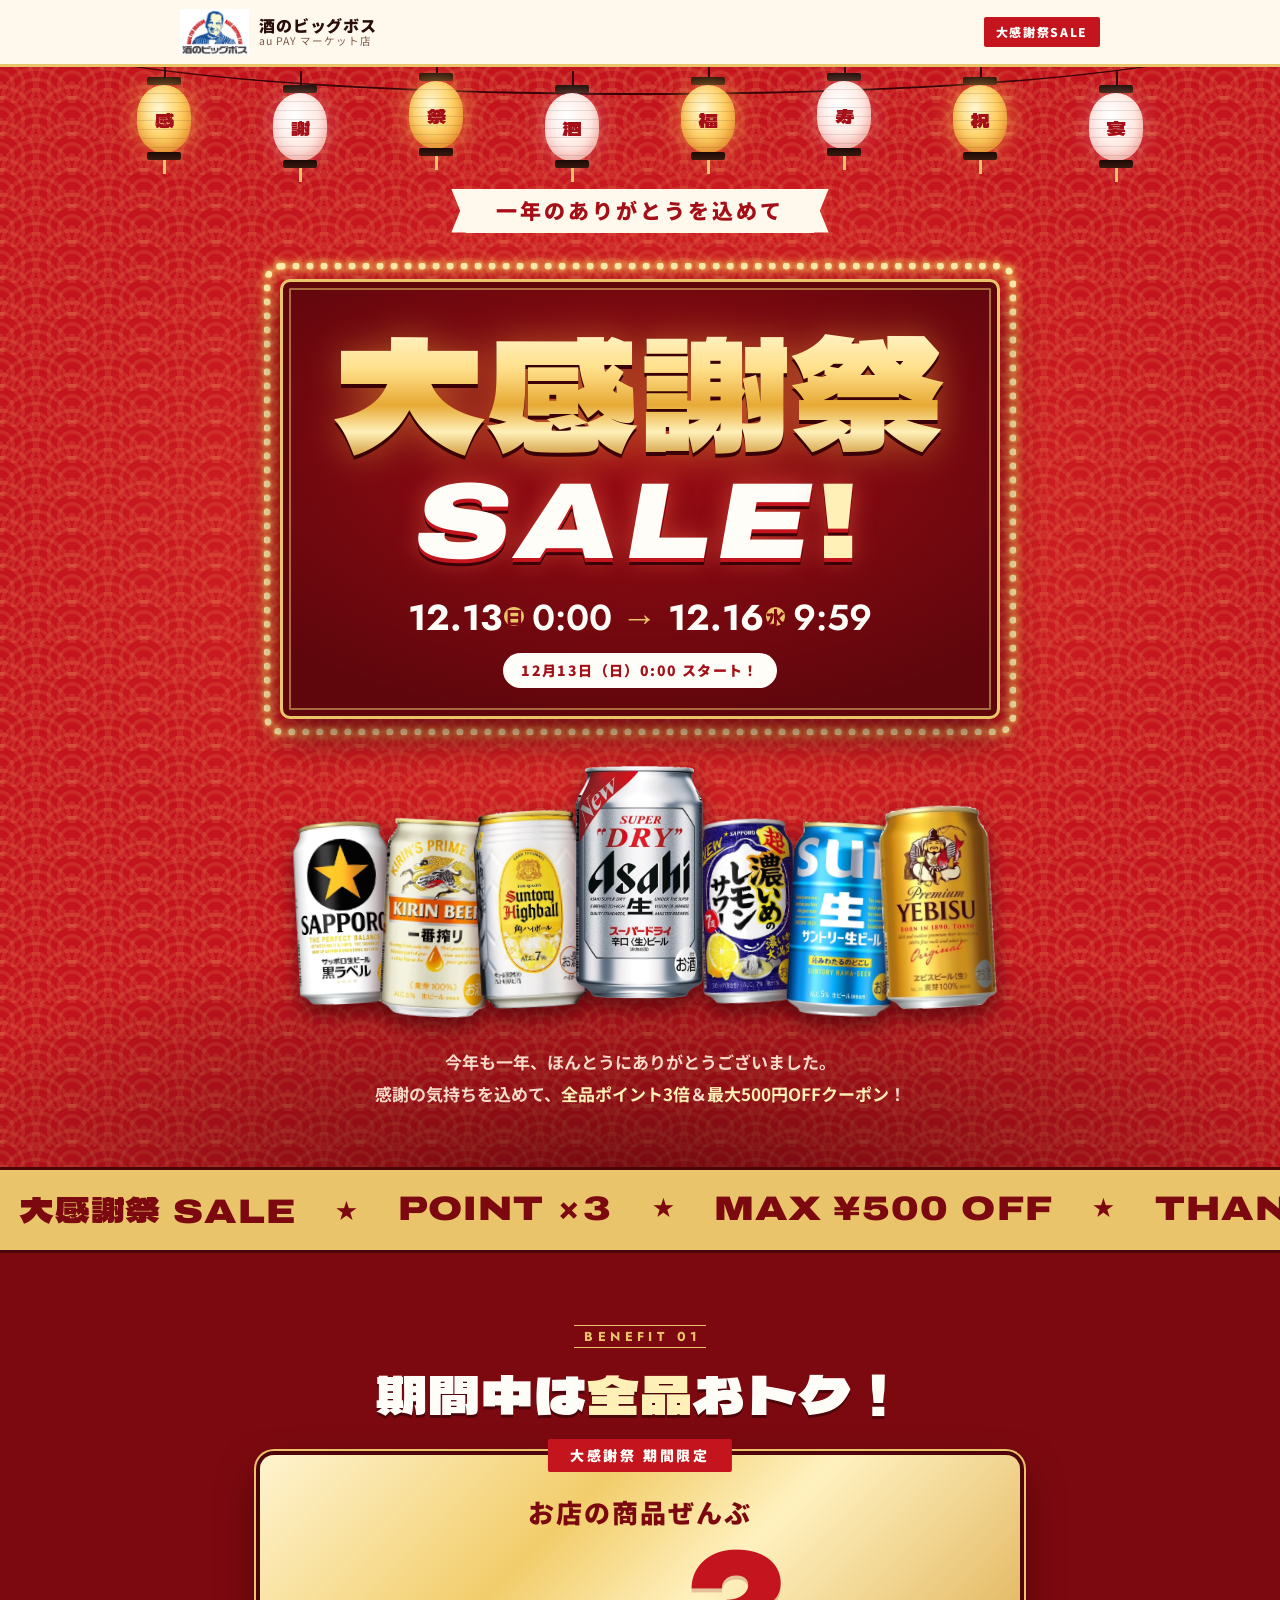
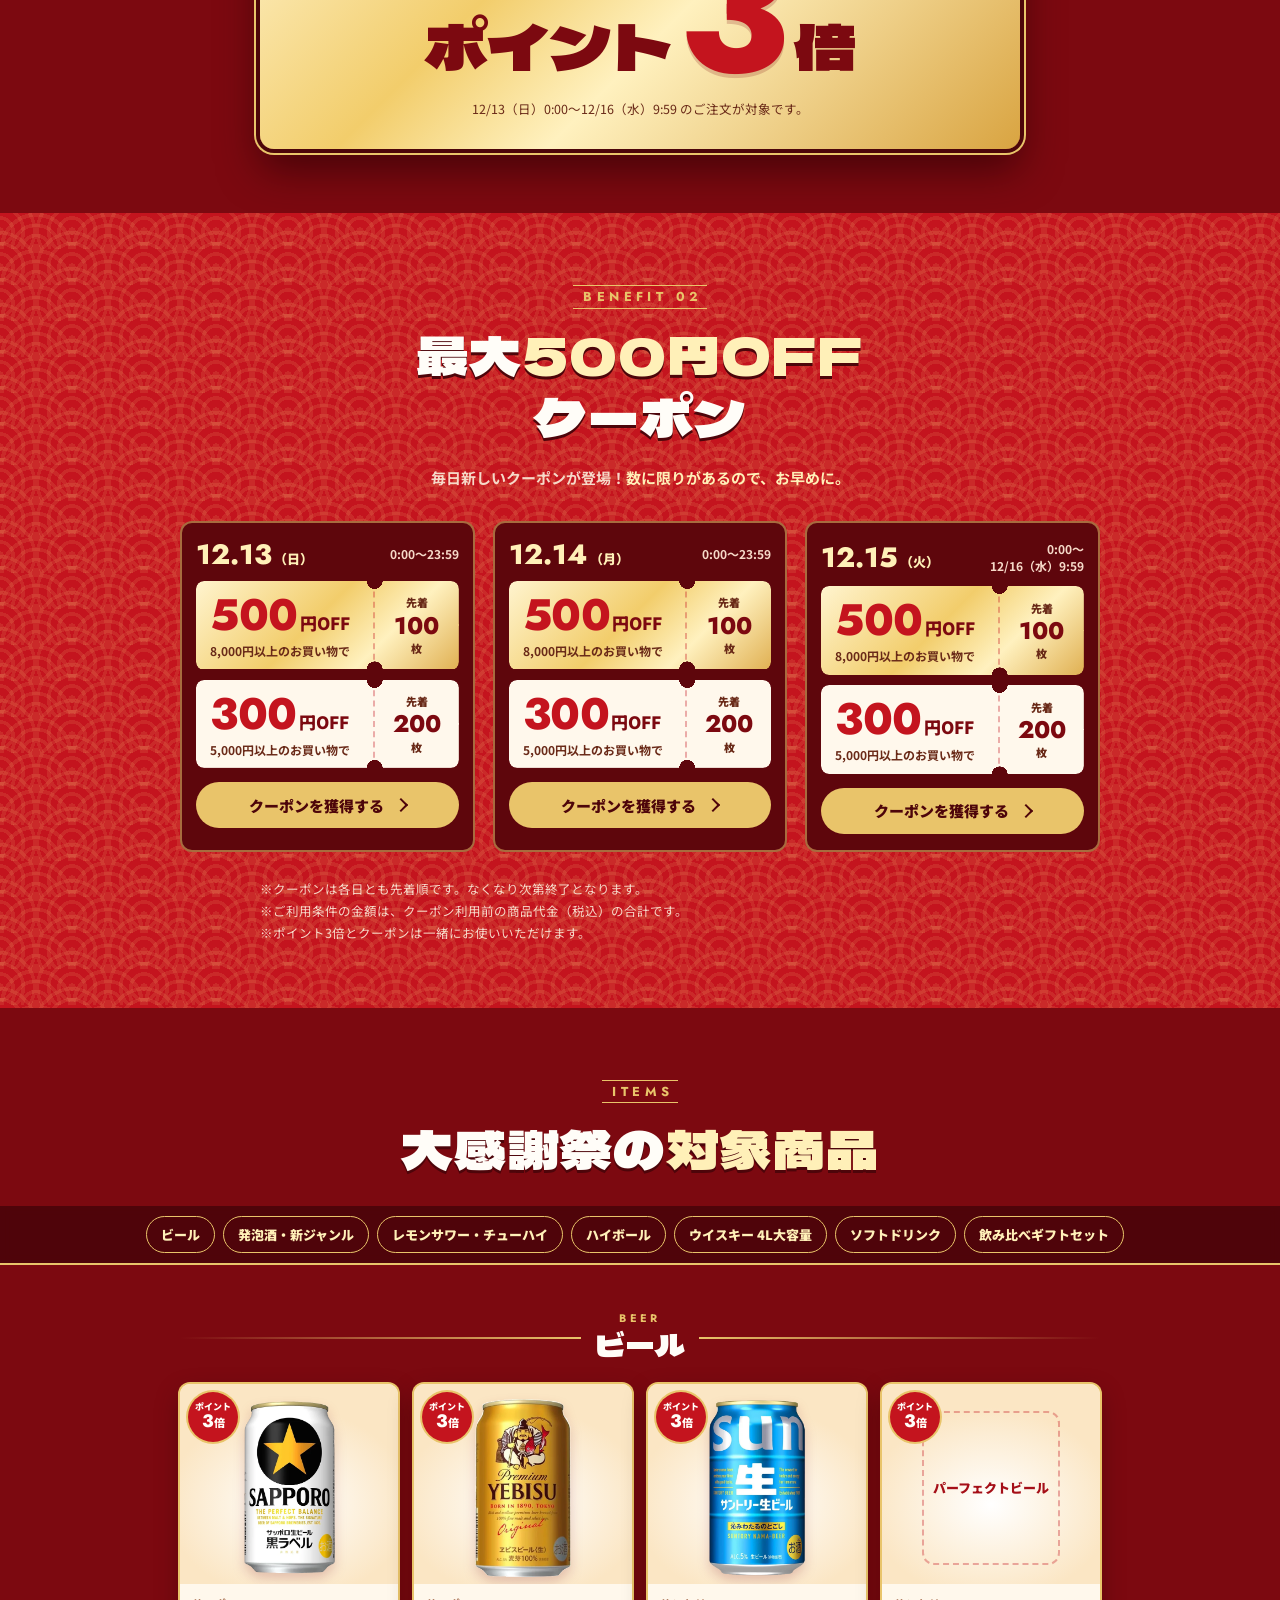
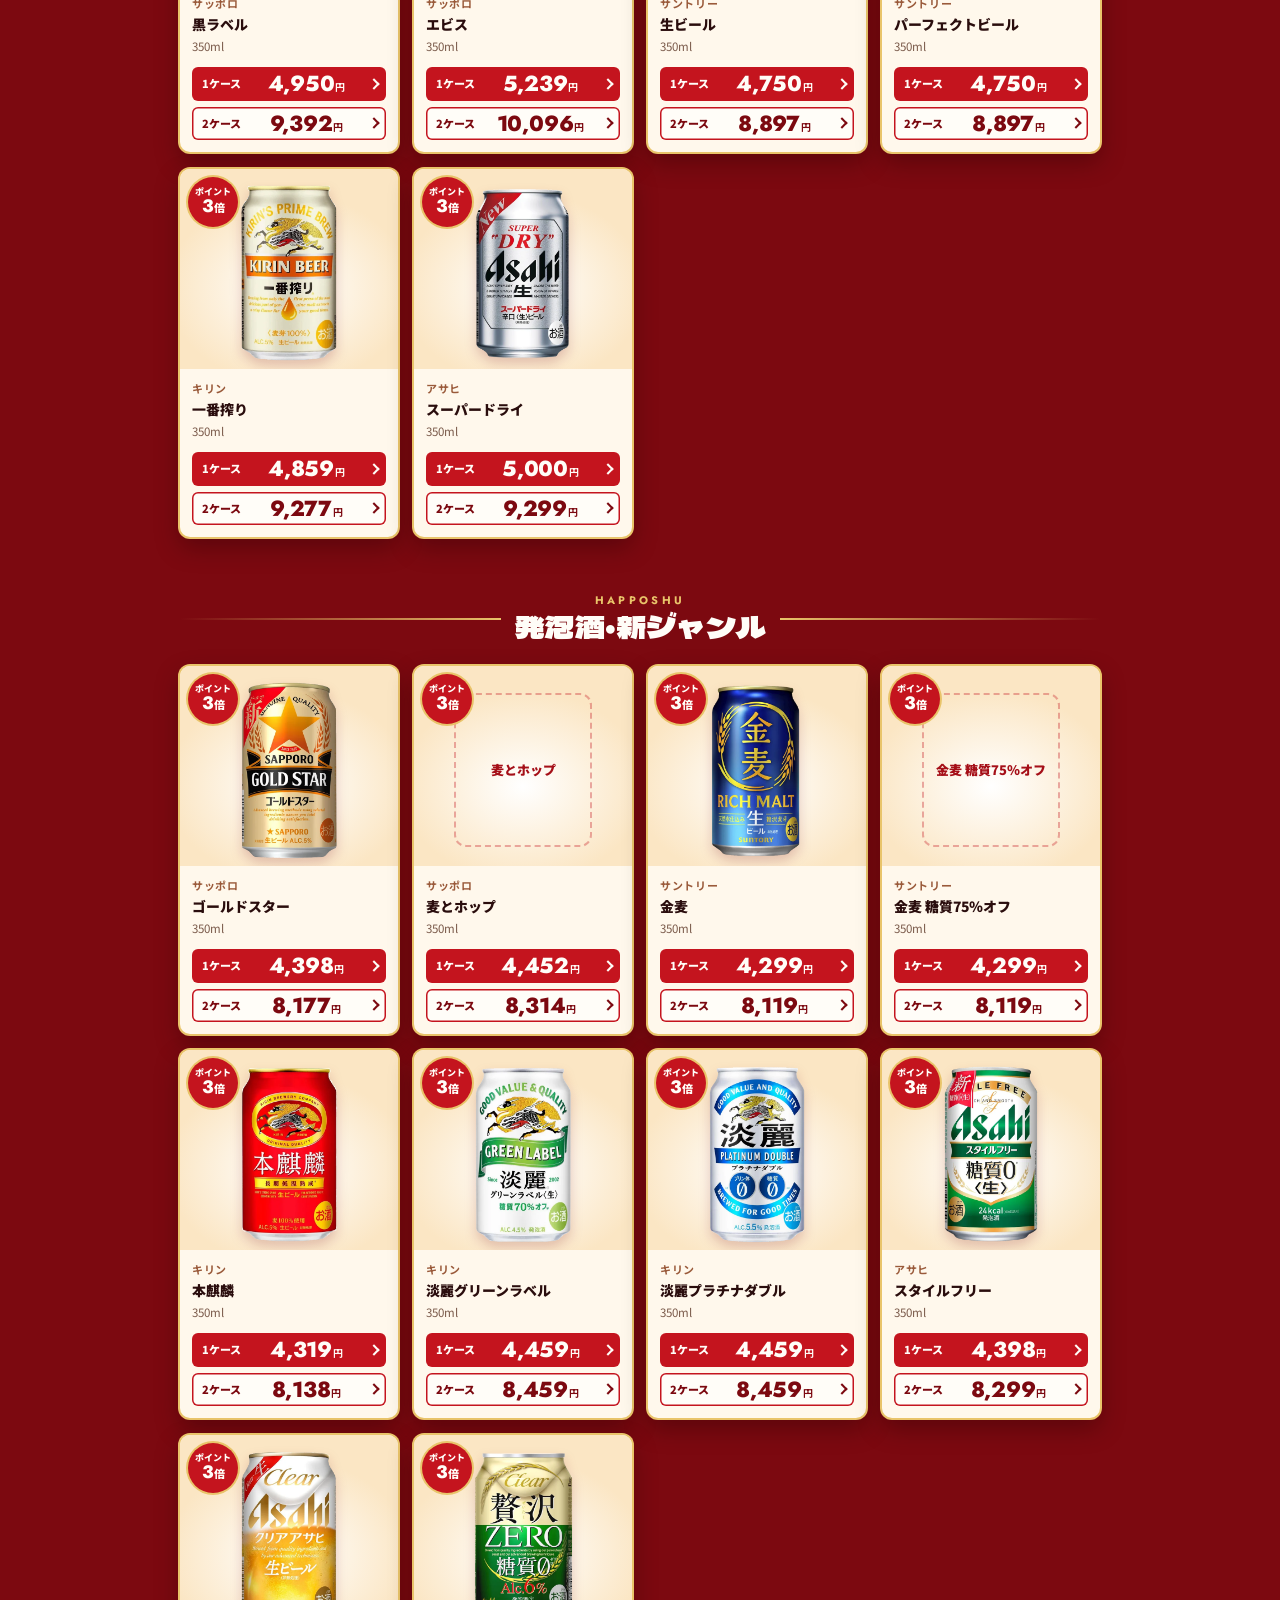
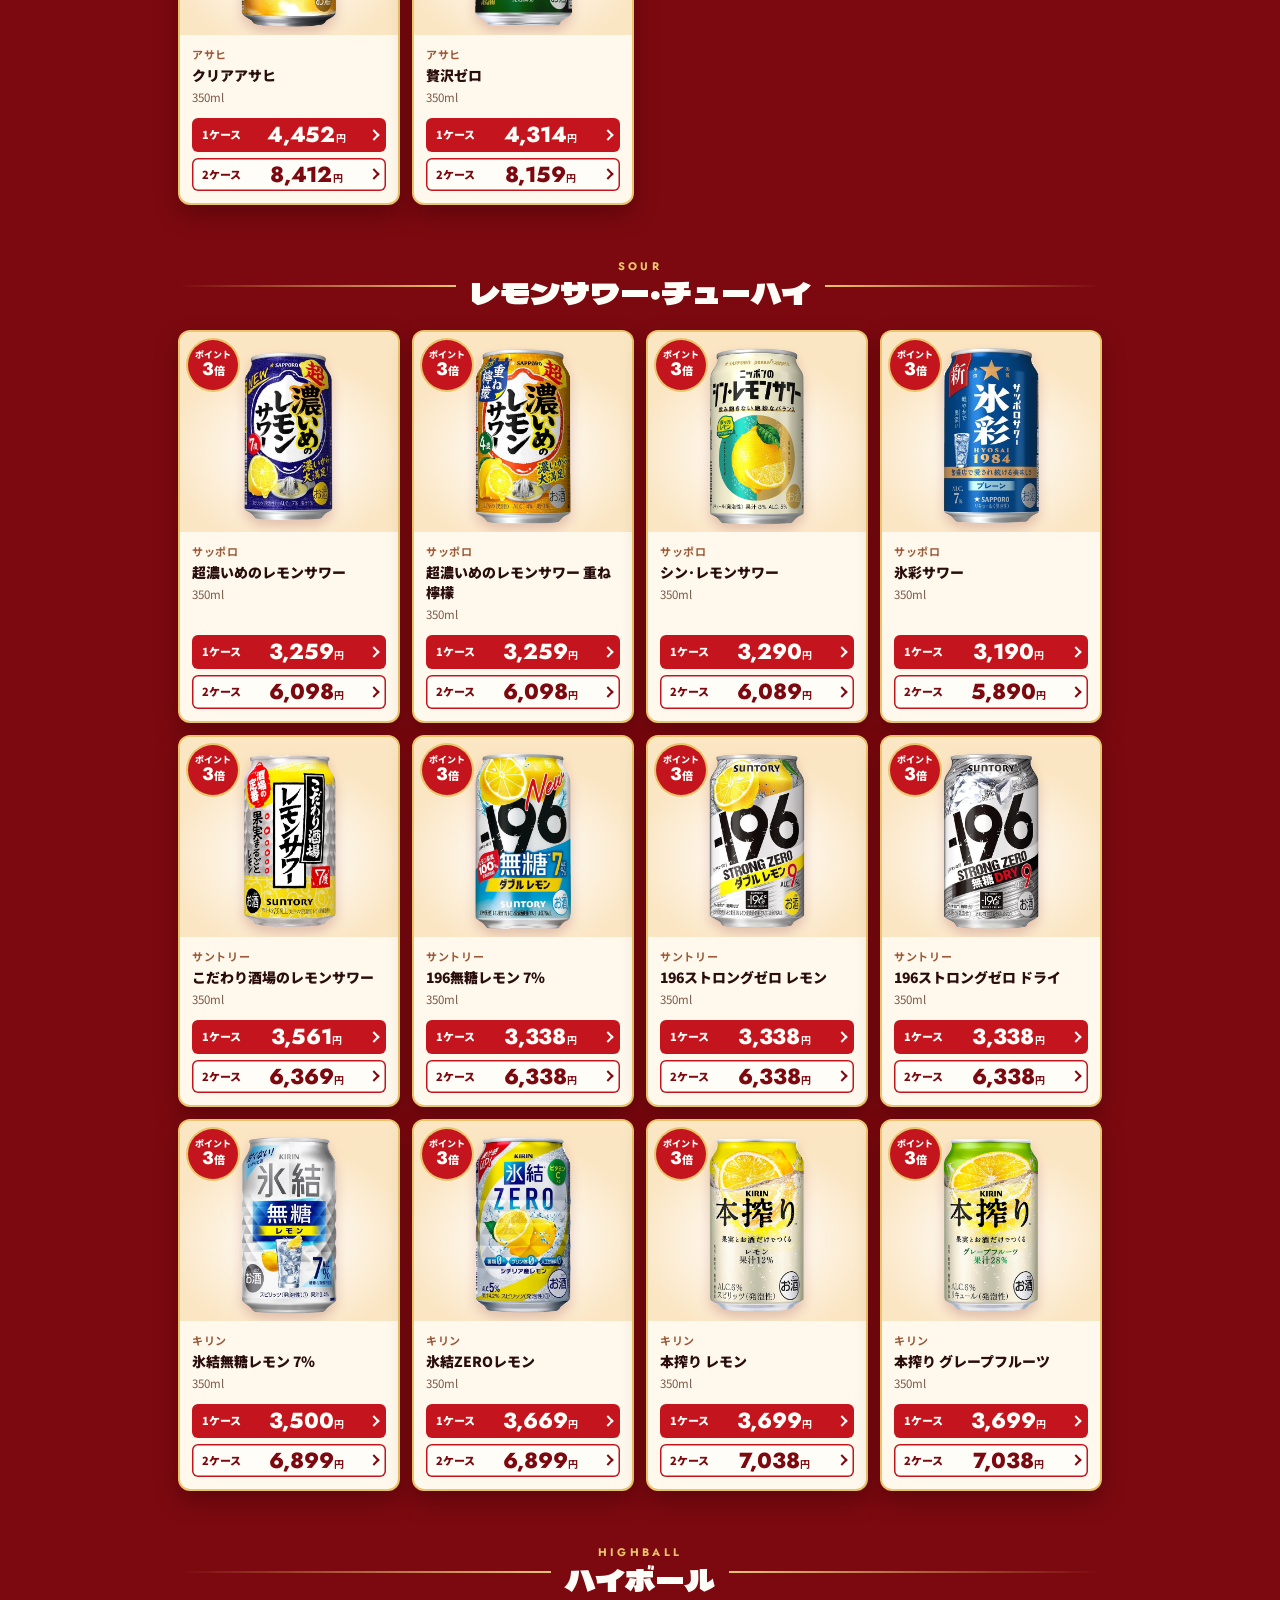
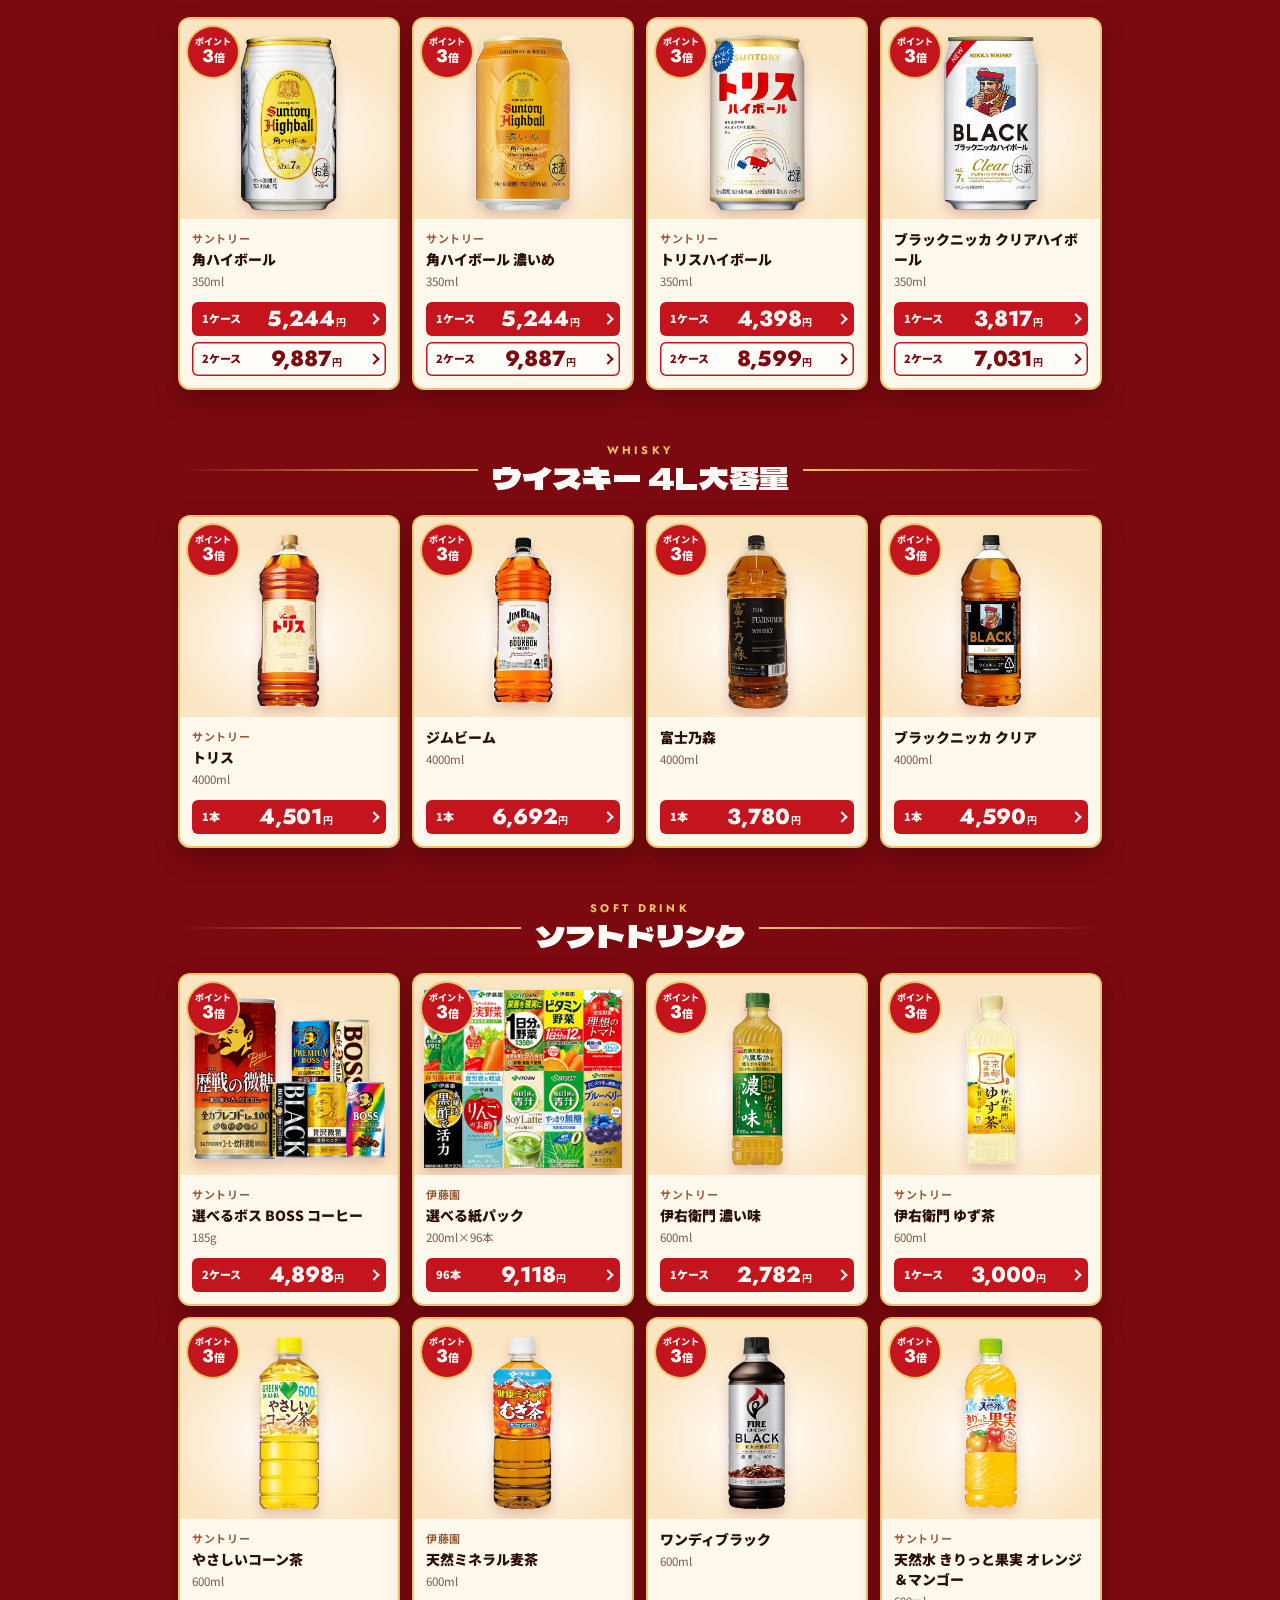
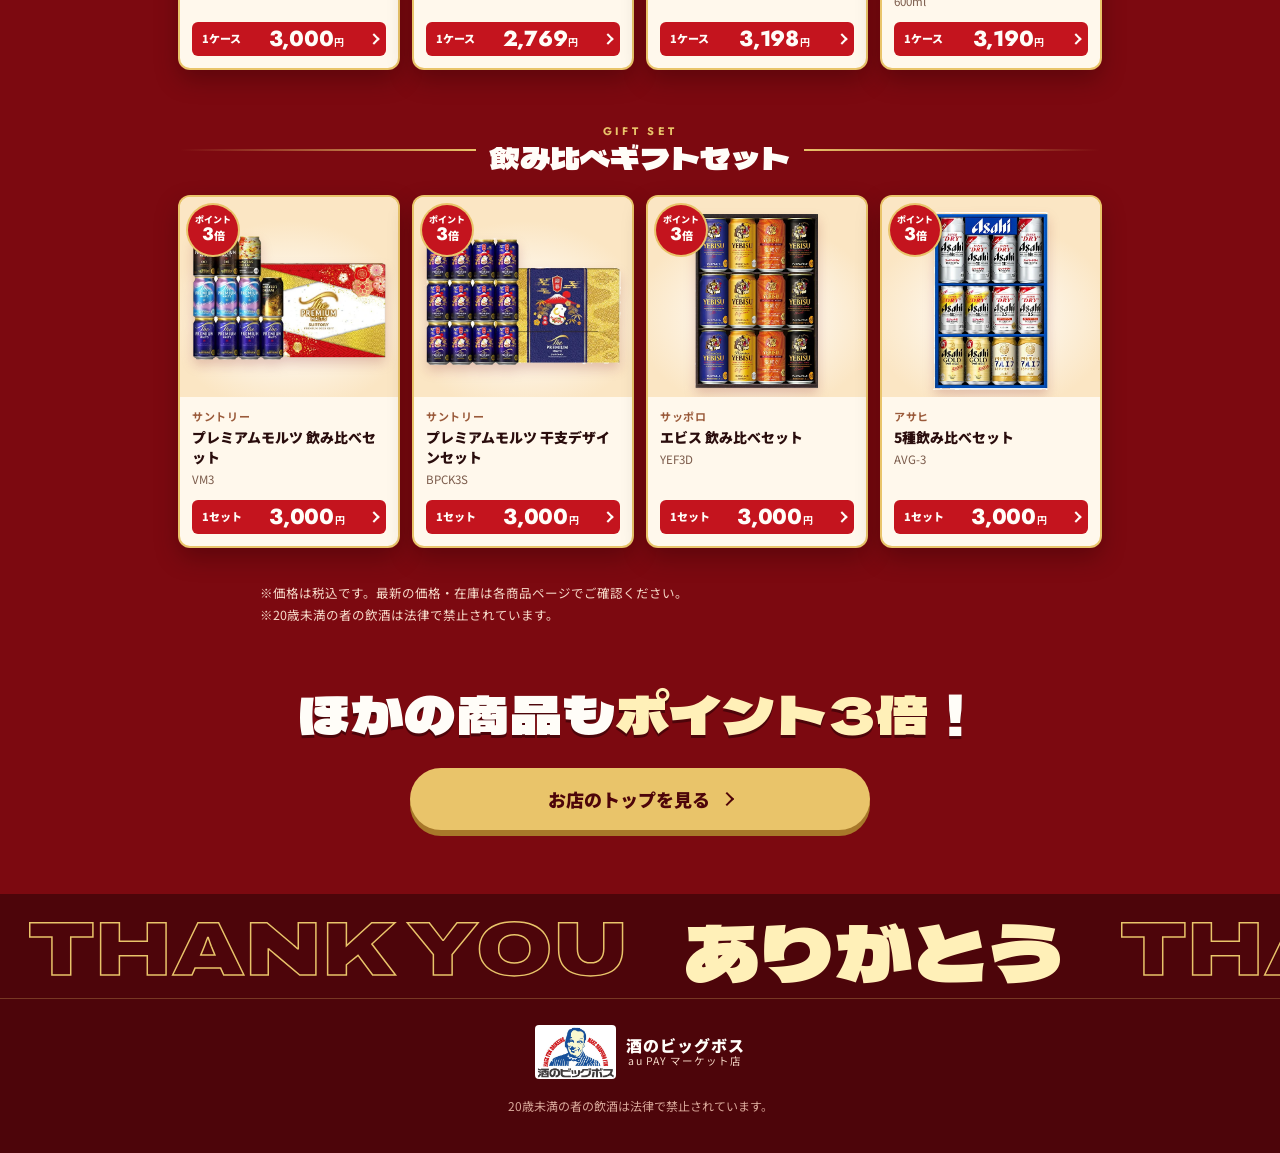
==== au-daikansha-2026/index.html @ 20c361c5 "au PAY マーケット 大感謝祭SALE 特集ページを作成 Co-Authored-By: Claude Opus 5.5 <noreply@anthropic.com> Claude-Sessio" ====
<!doctype html>
<html lang="ja">
<head>
<meta charset="utf-8">
<meta name="viewport" content="width=device-width,initial-scale=1">
<meta name="robots" content="noindex,nofollow,noimageindex,noarchive,nosnippet">
<meta name="googlebot" content="noindex,nofollow,noimageindex">
<title>大感謝祭SALE｜酒のビッグボス au PAY マーケット店</title>
<meta name="description" content="大感謝祭SALE 12/13（日）0:00〜12/16（水）9:59。全品ポイント3倍、最大500円OFFクーポン。一年のありがとうを込めて、酒のビッグボスの大感謝祭。">
<link rel="preconnect" href="https://fonts.googleapis.com"><link rel="preconnect" href="https://fonts.gstatic.com" crossorigin>
<link href="https://fonts.googleapis.com/css2?family=Jost:ital,wght@0,500;0,600;0,700;0,800;1,700;1,800&family=Archivo:wdth,wght@125,800;125,900&family=Dela+Gothic+One&family=Noto+Sans+JP:wght@400;700;900&display=swap" rel="stylesheet">
<style>
:root{
  --red:#c4141e;--red-m:#a50f18;--red-d:#7c0910;--red-dd:#4d050a;
  --gold:#e9c46a;--gold-l:#fff0b8;--gold-d:#a8792a;
  --cream:#fff8ec;--ink:#2a0d0d;--white:#fffdf8;--sub:#f6d9c8;
  --cw:1000px;
}
*{box-sizing:border-box}
[hidden]{display:none!important}
html{scroll-behavior:smooth}
body{margin:0;background:var(--red-d);color:var(--white);font-family:"Noto Sans JP","Hiragino Kaku Gothic ProN","Hiragino Sans","Yu Gothic",Meiryo,sans-serif;line-height:1.8;overflow-x:hidden;-webkit-font-smoothing:antialiased}
h1,h2,h3,p{margin:0}
h1,h2,h3,p,li{word-break:auto-phrase;text-wrap:pretty}
a{color:inherit}
img{max-width:100%;height:auto;display:block}
.num,.en{font-family:Jost,Futura,"Century Gothic",sans-serif;font-weight:700;letter-spacing:0}
.nobr{display:inline-block;white-space:nowrap}
.wrap{max-width:var(--cw);margin:0 auto;padding:0 40px}
@media(max-width:640px){.wrap{padding:0 16px}}

/* 青海波（せいがいは）：おめでたい和柄を赤の地に */
.seigaiha{
  --a:#00000000;--l:#ffd7801c;
  background-image:
    radial-gradient(circle at 100% 150%,var(--a) 24%,var(--l) 24%,var(--l) 28%,var(--a) 28%,var(--a) 36%,var(--l) 36%,var(--l) 40%,transparent 40%),
    radial-gradient(circle at 0 150%,var(--a) 24%,var(--l) 24%,var(--l) 28%,var(--a) 28%,var(--a) 36%,var(--l) 36%,var(--l) 40%,transparent 40%),
    radial-gradient(circle at 50% 100%,var(--l) 10%,var(--a) 10%,var(--a) 23%,var(--l) 23%,var(--l) 30%,var(--a) 30%,var(--a) 43%,var(--l) 43%,var(--l) 50%,var(--a) 50%,var(--a) 63%,var(--l) 63%,var(--l) 71%,transparent 71%),
    radial-gradient(circle at 100% 50%,var(--l) 5%,var(--a) 5%,var(--a) 15%,var(--l) 15%,var(--l) 20%,var(--a) 20%,var(--a) 29%,var(--l) 29%,var(--l) 34%,var(--a) 34%,var(--a) 44%,var(--l) 44%,var(--l) 49%,transparent 49%),
    radial-gradient(circle at 0 50%,var(--l) 5%,var(--a) 5%,var(--a) 15%,var(--l) 15%,var(--l) 20%,var(--a) 20%,var(--a) 29%,var(--l) 29%,var(--l) 34%,var(--a) 34%,var(--a) 44%,var(--l) 44%,var(--l) 49%,transparent 49%);
  background-size:72px 36px}

/* ---------- header ---------- */
header{background:var(--cream);color:var(--ink);border-bottom:3px solid var(--gold)}
header .wrap{display:flex;justify-content:space-between;align-items:center;height:64px;gap:12px}
.brand{display:flex;align-items:center;gap:10px;text-decoration:none;line-height:1.2}
.brand img{height:46px;width:auto}
.brand b{display:block;font-weight:900;font-size:16px;letter-spacing:.06em}
.brand small{display:block;font-size:10.5px;letter-spacing:.1em;color:#7a5a4a}
.hd-tag{font-weight:900;font-size:12px;letter-spacing:.14em;color:var(--white);background:var(--red);padding:4px 12px;border-radius:2px;white-space:nowrap}
@media(max-width:640px){header .wrap{height:56px}.brand img{height:38px}.brand b{font-size:13px}.brand small{font-size:9.5px;letter-spacing:.04em}.hd-tag{font-size:10px;padding:3px 8px;letter-spacing:.08em}}

/* ---------- FV ---------- */
.fv{position:relative;overflow:hidden;padding:0 0 56px;
  background-color:var(--red)}
.fv::before{content:"";position:absolute;inset:0;
  background:radial-gradient(ellipse 70% 55% at 50% 42%,#ff5a3c55,transparent 70%),radial-gradient(ellipse 90% 40% at 50% 105%,#3a0206aa,transparent 70%);pointer-events:none}
.fv>*{position:relative}

/* 提灯の列 */
.lanterns{display:flex;justify-content:space-around;align-items:flex-start;height:118px;margin:0 auto;max-width:1100px;padding:0 6px;position:relative}
.lanterns::before{content:"";position:absolute;left:-5%;right:-5%;top:-34px;height:60px;border-bottom:2px solid #3a0206;border-radius:0 0 50% 50%/0 0 100% 100%}
.chochin{position:relative;width:54px;transform-origin:50% -14px;animation:sway 3.2s ease-in-out infinite alternate;margin-top:10px}
.chochin:nth-child(2n){animation-delay:-1.6s;margin-top:18px}
.chochin:nth-child(3n){margin-top:6px}
.chochin::before{content:"";position:absolute;left:50%;top:-14px;width:2px;height:14px;background:#3a0206}
.chochin .cap{height:8px;margin:0 10px;background:linear-gradient(#1c0a06,#3a1a0e);border-radius:2px}
.chochin .body{height:68px;border-radius:50%/44%;display:grid;place-items:center;
  background:repeating-linear-gradient(180deg,transparent 0 8px,#0000001c 8px 9px),radial-gradient(ellipse at 40% 35%,#fff7d2,#ffd36a 45%,#f39a2a 100%);
  box-shadow:0 0 26px #ffcf5a99,inset 0 -6px 12px #c0560f66;
  font-family:"Dela Gothic One",sans-serif;font-size:19px;color:var(--red-m);line-height:1}
.chochin.w .body{background:repeating-linear-gradient(180deg,transparent 0 8px,#0000001a 8px 9px),radial-gradient(ellipse at 40% 35%,#fff,#ffe9e2 55%,#f2b7a7 100%);box-shadow:0 0 24px #fff4,inset 0 -6px 12px #c4141e33}
.chochin .cap.b{margin-top:-1px}
.chochin .tassel{width:3px;height:14px;margin:0 auto;background:var(--gold)}
@keyframes sway{from{transform:rotate(-4deg)}to{transform:rotate(4deg)}}
@media(max-width:640px){.lanterns{height:92px}.chochin{width:40px}.chochin .body{height:50px;font-size:14px}.chochin .cap{margin:0 7px;height:6px}.chochin:nth-child(n+7){display:none}}

/* 紙吹雪 */
.confetti{position:absolute;inset:0;pointer-events:none;overflow:hidden}
.confetti i{position:absolute;top:-20px;width:8px;height:12px;opacity:.9;animation:fall linear infinite}
@keyframes fall{0%{transform:translateY(0) rotate(0)}100%{transform:translateY(900px) rotate(720deg)}}
@media(prefers-reduced-motion:reduce){.confetti,.ticker-in,.thanks-in{animation:none!important}.confetti{display:none}.chochin{animation:none}}

.fv-sub{display:flex;justify-content:center;margin-top:4px}
.fv-sub span{position:relative;display:inline-block;padding:6px 30px;background:var(--cream);color:var(--red-m);font-weight:900;font-size:clamp(15px,3.8vw,21px);letter-spacing:.14em;line-height:1.5}
.fv-sub span::before,.fv-sub span::after{content:"";position:absolute;top:0;bottom:0;width:16px;background:var(--cream)}
.fv-sub span::before{left:-15px;clip-path:polygon(0 0,100% 0,100% 100%,0 100%,55% 50%)}
.fv-sub span::after{right:-15px;clip-path:polygon(0 0,100% 0,45% 50%,100% 100%,0 100%)}

/* 電球の看板（ベースのマーキー看板を、お祭りの赤と金で） */
.sign{position:relative;max-width:760px;margin:26px auto 0;padding:20px}
.sign::before{content:"";position:absolute;inset:4px;border-radius:18px;border:7px dotted #fff1b0;filter:drop-shadow(0 0 5px #ffcf5a) drop-shadow(0 0 2px #ffcf5a);animation:blink 1.4s steps(2) infinite}
@keyframes blink{50%{filter:drop-shadow(0 0 1px #ffcf5a);opacity:.75}}
.sign-in{position:relative;border-radius:10px;padding:30px 16px 28px;text-align:center;
  background:radial-gradient(ellipse 80% 70% at 50% 40%,#9b0c15,#5e060c 90%);border:3px solid var(--gold);box-shadow:inset 0 0 0 6px #5e060c,inset 0 0 0 8px #e9c46a88,0 18px 40px #3a0206aa}
.fv-title{line-height:1}
.fv-title .jp{display:block;font-family:"Dela Gothic One",sans-serif;font-weight:400;font-size:clamp(64px,17vw,150px);letter-spacing:.02em;
  background:linear-gradient(180deg,#fffbe2 0%,#ffe08a 38%,#e7aa35 62%,#fff0b8 80%,#c98a26 100%);-webkit-background-clip:text;background-clip:text;color:transparent;
  filter:drop-shadow(0 4px 0 #3a0206) drop-shadow(0 0 18px #ffb84066)}
.fv-title .en{display:block;margin-top:6px;font-family:Archivo,sans-serif;font-stretch:125%;font-weight:900;font-size:clamp(46px,12.5vw,108px);letter-spacing:.06em;color:var(--white);
  -webkit-text-stroke:0;text-shadow:0 4px 0 var(--red),0 7px 0 #3a0206,0 0 24px #ff6a4a88;font-style:italic}
.fv-title .en i{font-style:normal;color:var(--gold-l)}
.period{margin:22px auto 0;display:flex;align-items:center;justify-content:center;flex-wrap:wrap;gap:4px 10px;font-family:Jost,sans-serif;font-weight:800;font-size:clamp(22px,6vw,36px);line-height:1.1;color:var(--white)}
.period .dw{display:inline-grid;place-items:center;width:1.05em;height:1.05em;margin:0 .12em;border-radius:50%;background:var(--gold);color:var(--red-d);font-family:"Noto Sans JP",sans-serif;font-weight:900;font-size:.52em;vertical-align:.25em}
.period .t{font-weight:600;margin-left:.15em}
.period .ar{color:var(--gold);font-weight:500}
.status{margin:16px auto 0;display:table;padding:5px 18px;border-radius:99px;font-weight:900;font-size:14px;letter-spacing:.1em;background:var(--white);color:var(--red-m)}
.status.on{background:var(--gold);color:var(--red-dd);animation:pulse 1.2s ease-in-out infinite}
.status.end{background:#00000055;color:var(--sub)}
@keyframes pulse{50%{box-shadow:0 0 0 8px #e9c46a33}}

/* 缶が並ぶ */
.cans{display:flex;justify-content:center;align-items:flex-end;gap:0;margin:34px auto 0;max-width:820px;padding:0 8px}
.cans img{width:15%;max-width:110px;margin:0 -1%;filter:drop-shadow(0 10px 10px #3a0206aa);transition:transform .3s}
.cans img:nth-child(odd){transform:translateY(-10px) rotate(-3deg)}
.cans img:nth-child(even){transform:rotate(3deg)}
.cans img:nth-child(4){width:19%;max-width:140px;z-index:1;transform:translateY(-14px)}
.fv-lead{margin-top:28px;text-align:center;font-weight:700;font-size:clamp(14px,3.8vw,17px);line-height:1.9;color:var(--sub)}
.fv-lead b{color:var(--gold-l)}

/* ---------- 流れる帯 ---------- */
.ticker{overflow:hidden;background:var(--gold);color:var(--red-d);border-block:3px solid var(--red-dd);white-space:nowrap}
.ticker-in{display:inline-flex;animation:tick 26s linear infinite}
.ticker span{font-family:Archivo,sans-serif;font-stretch:125%;font-weight:900;font-size:clamp(22px,5vw,34px);padding:8px 20px;letter-spacing:.04em}
.ticker span b{font-family:"Dela Gothic One";font-weight:400}
.ticker span::after{content:"★";margin-left:40px;font-size:.6em;vertical-align:.25em}
@keyframes tick{to{transform:translateX(-50%)}}

/* ---------- 見出し ---------- */
.sec{padding:64px 0}
.shout{text-align:center;line-height:1.2}
.shout .kick{display:inline-block;font-family:Jost,sans-serif;font-weight:700;font-size:13px;letter-spacing:.34em;color:var(--gold);border-top:1px solid var(--gold);border-bottom:1px solid var(--gold);padding:3px 4px 3px 10px;margin-bottom:14px}
.shout .big{display:block;font-family:"Dela Gothic One",sans-serif;font-weight:400;font-size:clamp(30px,8vw,52px);letter-spacing:.02em;color:var(--white);text-shadow:0 3px 0 var(--red-dd)}
.shout .big em{font-style:normal;color:var(--gold-l)}

/* ---------- 特典①：ポイント3倍 ---------- */
.perk{background:var(--red-d)}
.p3{position:relative;max-width:760px;margin:30px auto 0;padding:34px 20px 30px;text-align:center;border-radius:14px;
  background:linear-gradient(135deg,#fff4cf,#f2cd6b 35%,#fff1bf 55%,#d9a441 100%);color:var(--red-d);box-shadow:0 0 0 4px var(--red-dd),0 0 0 6px var(--gold),0 20px 40px #2a0205aa}
.p3 .ribbon{position:absolute;left:50%;top:-16px;transform:translateX(-50%);background:var(--red);color:var(--white);font-weight:900;font-size:14px;letter-spacing:.2em;padding:4px 22px;border-radius:2px;white-space:nowrap}
.p3 .l1{font-weight:900;font-size:clamp(18px,5vw,26px);letter-spacing:.08em}
.p3 .l2{display:flex;align-items:baseline;justify-content:center;gap:6px;margin-top:4px;font-family:"Dela Gothic One",sans-serif;line-height:1}
.p3 .l2 .w{font-size:clamp(36px,10vw,62px)}
.p3 .l2 .n{font-family:Jost,sans-serif;font-weight:800;font-size:clamp(96px,27vw,170px);line-height:.85;color:var(--red);text-shadow:0 4px 0 #7c091033}
.p3 .note{margin-top:14px;font-size:12.5px;line-height:1.7;color:#6a2a18}

/* ---------- 特典②：クーポン ---------- */
.cp{background-color:var(--red)}
.cp-lead{text-align:center;margin-top:16px;font-weight:700;color:var(--sub);font-size:15px}
.cp-lead b{color:var(--gold-l)}
.days{display:grid;grid-template-columns:repeat(3,1fr);gap:18px;margin-top:30px}
@media(max-width:860px){.days{grid-template-columns:1fr;max-width:520px;margin-inline:auto}}
.day{position:relative;border-radius:12px;background:#5e060c;border:2px solid #e9c46a88;padding:18px 14px 16px;transition:opacity .3s}
.day.today{border-color:var(--gold);box-shadow:0 0 0 3px #e9c46a55,0 0 30px #ffcf5a55}
.day.done{opacity:.5}
.day-hd{display:flex;align-items:center;justify-content:space-between;gap:8px;margin-bottom:12px}
.day-hd .d{font-family:Jost,sans-serif;font-weight:800;font-size:28px;line-height:1;color:var(--gold-l)}
.day-hd .d small{font-family:"Noto Sans JP";font-size:13px;font-weight:900;margin-left:2px}
.day-hd .tm{font-size:12px;font-weight:700;color:var(--sub);line-height:1.4;text-align:right}
.day .flag{position:absolute;top:-12px;left:14px;background:var(--gold);color:var(--red-dd);font-weight:900;font-size:12px;padding:2px 12px;border-radius:99px;letter-spacing:.1em}
.day .flag.x{background:#3a0206;color:var(--sub)}
.tk{position:relative;display:flex;align-items:stretch;margin-top:10px;border-radius:8px;background:var(--cream);color:var(--red-d);overflow:hidden;
  -webkit-mask:radial-gradient(circle 8px at 68% 0,#0000 98%,#000) top/100% 51% no-repeat,radial-gradient(circle 8px at 68% 100%,#0000 98%,#000) bottom/100% 51% no-repeat;
  mask:radial-gradient(circle 8px at 68% 0,#0000 98%,#000) top/100% 51% no-repeat,radial-gradient(circle 8px at 68% 100%,#0000 98%,#000) bottom/100% 51% no-repeat}
.tk .amt{flex:0 0 68%;padding:12px 10px 10px 14px;border-right:2px dashed #c4141e55;line-height:1}
.tk .amt b{font-family:Jost,sans-serif;font-weight:800;font-size:44px;letter-spacing:-.01em;color:var(--red)}
.tk .amt span{font-weight:900;font-size:17px;margin-left:2px}
.tk .amt small{display:block;margin-top:6px;font-size:12px;font-weight:700;color:#6a2a18;line-height:1.4}
.tk .cnt{flex:1;display:grid;place-content:center;text-align:center;font-weight:900;font-size:11px;line-height:1.3;color:#6a2a18;padding:6px}
.tk .cnt b{display:block;font-family:Jost,sans-serif;font-weight:800;font-size:24px;color:var(--red-d)}
.tk.big{background:linear-gradient(135deg,#fff4cf,#f2cd6b 45%,#fff1bf 70%,#e0b052)}
.btn{display:flex;align-items:center;justify-content:center;gap:8px;text-decoration:none;font-weight:900;border-radius:99px;transition:transform .15s,filter .15s}
.btn:hover{transform:translateY(-2px);filter:brightness(1.06)}
.btn::after{content:"";width:8px;height:8px;border-top:2.5px solid currentColor;border-right:2.5px solid currentColor;transform:rotate(45deg);margin-left:4px}
.day .btn{margin-top:14px;height:46px;background:var(--gold);color:var(--red-dd);font-size:15px}
.day.done .btn{pointer-events:none;background:#3a0206;color:var(--sub)}
.day.done .btn::after{display:none}
.cp-notes,.notes{margin:26px auto 0;max-width:760px;padding:0;list-style:none;font-size:12.5px;line-height:1.75;color:var(--sub)}
.cp-notes li,.notes li{padding-left:1em;text-indent:-1em}
.cp-notes li::before,.notes li::before{content:"※"}

/* ---------- カテゴリナビ ---------- */
.items{background:var(--red-d)}
.catnav{position:sticky;top:0;z-index:20;background:#4d050af0;backdrop-filter:blur(6px);border-bottom:2px solid var(--gold)}
.catnav ul{display:flex;gap:8px;margin:0 auto;max-width:var(--cw);padding:10px 16px;list-style:none;overflow-x:auto;scrollbar-width:none}
.catnav ul::-webkit-scrollbar{display:none}
.catnav a{display:block;white-space:nowrap;text-decoration:none;font-weight:900;font-size:13px;padding:6px 14px;border-radius:99px;border:1.5px solid var(--gold);color:var(--gold-l)}
.catnav a.on,.catnav a:hover{background:var(--gold);color:var(--red-dd)}

.cat{padding:46px 0 10px;scroll-margin-top:60px}
.cat-ttl{display:flex;align-items:center;gap:14px;margin-bottom:20px}
.cat-ttl::before,.cat-ttl::after{content:"";flex:1;height:2px;background:linear-gradient(90deg,transparent,var(--gold))}
.cat-ttl::after{background:linear-gradient(90deg,var(--gold),transparent)}
.cat-ttl h3{font-family:"Dela Gothic One",sans-serif;font-weight:400;font-size:clamp(22px,5.6vw,30px);line-height:1.3;text-align:center;color:var(--white)}
.cat-ttl h3 small{display:block;font-family:Jost,sans-serif;font-weight:700;font-size:11px;letter-spacing:.3em;color:var(--gold)}

/* ---------- 商品カード ---------- */
.grid{display:grid;grid-template-columns:repeat(4,1fr);gap:16px}
@media(max-width:900px){.grid{grid-template-columns:repeat(3,1fr)}}
@media(max-width:640px){.grid{grid-template-columns:repeat(2,1fr);gap:10px}}
.card{position:relative;display:flex;flex-direction:column;border-radius:10px;background:var(--cream);color:var(--ink);overflow:hidden;box-shadow:0 0 0 2px var(--gold),0 10px 24px #2a020566;container-type:inline-size}
.card .ph{position:relative;display:grid;place-items:center;height:200px;overflow:hidden;padding:14px 10px 6px;text-decoration:none;
  background:radial-gradient(ellipse 70% 60% at 50% 60%,#fff,#fbe6c4 80%)}
.card .ph img{width:100%;height:178px;object-fit:contain;filter:drop-shadow(0 6px 6px #7c091033);transition:transform .25s}
.card .ph:hover img{transform:scale(1.05)}
.card .ph .noimg{display:grid;place-items:center;width:70%;height:86%;border-radius:12px;border:2px dashed #c4141e55;color:var(--red-m);font-weight:900;font-size:13px;line-height:1.4;text-align:center;padding:8px}
.card .pt{position:absolute;top:8px;left:8px;z-index:1;display:flex;flex-direction:column;align-items:center;justify-content:center;width:50px;height:50px;border-radius:50%;background:var(--red);color:var(--white);line-height:1.1;font-weight:900;font-size:9px;white-space:nowrap;box-shadow:0 0 0 2px var(--gold)}
.card .pt b{font-family:Jost,sans-serif;font-weight:800;font-size:18px}.card .pt b small{font-family:'Noto Sans JP';font-size:11px;font-weight:900}
.card .bd{flex:1;display:flex;flex-direction:column;padding:10px 12px 12px}
.card .mk{font-size:11px;font-weight:700;color:#9a5a3a;letter-spacing:.06em}
.card .nm{font-weight:900;font-size:clamp(13px,6.4cqw,16px);line-height:1.45}
.card .sp{font-size:11.5px;color:#7a5a4a;margin-top:2px}
.card .vs{margin-top:auto;padding-top:10px;display:grid;gap:6px}
.v{display:flex;align-items:center;justify-content:space-between;gap:6px;text-decoration:none;border-radius:6px;padding:6px 8px 6px 10px;background:var(--red);color:var(--white);transition:filter .15s,transform .15s}
.v:hover{filter:brightness(1.1);transform:translateY(-1px)}
.v.sub{background:var(--white);color:var(--red-d);box-shadow:inset 0 0 0 1.5px var(--red)}
.v .q{font-size:11px;font-weight:900;line-height:1.2;white-space:nowrap}
.v .pr{white-space:nowrap;line-height:1}
.v .pr b{font-family:Jost,sans-serif;font-weight:800;font-size:clamp(18px,10cqw,24px);letter-spacing:-.01em}
.v .pr small{font-size:10px;font-weight:700;margin-left:1px}
.v::after{content:"";flex:none;width:6px;height:6px;border-top:2px solid currentColor;border-right:2px solid currentColor;transform:rotate(45deg);margin-left:-2px}

/* ---------- お店へ ---------- */
.shop{text-align:center;padding:56px 0 64px;background:var(--red-d)}
.shop .btn{max-width:460px;height:62px;margin:24px auto 0;background:var(--gold);color:var(--red-dd);font-size:18px;box-shadow:0 6px 0 #a8792a}
.shop .btn:hover{transform:translateY(2px);box-shadow:0 4px 0 #a8792a}

/* ---------- footer ---------- */
.thanks{overflow:hidden;white-space:nowrap;background:var(--red-dd);padding:18px 0 10px}
.thanks-in{display:inline-flex;animation:tick 30s linear infinite reverse}
.thanks span{font-family:Archivo,sans-serif;font-stretch:125%;font-weight:900;font-size:clamp(40px,10vw,76px);line-height:1;padding:0 28px;color:transparent;-webkit-text-stroke:1.5px var(--gold)}
.thanks span:nth-child(2n){color:var(--gold-l);-webkit-text-stroke:0;font-family:"Dela Gothic One";font-weight:400}
footer{background:var(--red-dd);text-align:center;padding:26px 16px 36px;border-top:1px solid #e9c46a44}
footer .brand{justify-content:center;color:var(--white)}
footer .brand img{height:54px;border-radius:4px}
footer .brand small{color:var(--sub)}
footer p{margin-top:16px;font-size:12px;color:#d9a89a}
.totop{position:fixed;right:14px;bottom:14px;z-index:30;width:48px;height:48px;border-radius:50%;display:grid;place-items:center;background:var(--gold);color:var(--red-dd);text-decoration:none;font-family:Jost;font-weight:800;font-size:11px;line-height:1;box-shadow:0 4px 12px #0006;opacity:0;pointer-events:none;transition:opacity .3s}
.totop.show{opacity:1;pointer-events:auto}
.totop::before{content:"";width:9px;height:9px;border-top:2.5px solid currentColor;border-left:2.5px solid currentColor;transform:rotate(45deg);margin-top:6px}
</style>
</head>
<body>

<header>
  <div class="wrap">
    <a class="brand" href="https://wowma.jp/user/39744535" target="_blank" rel="noopener">
      <img src="img/logo.jpg" alt="酒のビッグボス" width="600" height="402">
      <span><b>酒のビッグボス</b><small>au PAY マーケット店</small></span>
    </a>
    <span class="hd-tag">大感謝祭SALE</span>
  </div>
</header>

<!-- ========== FV ========== -->
<section class="fv seigaiha" id="top">
  <div class="confetti" id="confetti" aria-hidden="true"></div>
  <div class="lanterns" aria-hidden="true">
    <div class="chochin"><div class="cap"></div><div class="body">感</div><div class="cap b"></div><div class="tassel"></div></div>
    <div class="chochin w"><div class="cap"></div><div class="body">謝</div><div class="cap b"></div><div class="tassel"></div></div>
    <div class="chochin"><div class="cap"></div><div class="body">祭</div><div class="cap b"></div><div class="tassel"></div></div>
    <div class="chochin w"><div class="cap"></div><div class="body">酒</div><div class="cap b"></div><div class="tassel"></div></div>
    <div class="chochin"><div class="cap"></div><div class="body">福</div><div class="cap b"></div><div class="tassel"></div></div>
    <div class="chochin w"><div class="cap"></div><div class="body">寿</div><div class="cap b"></div><div class="tassel"></div></div>
    <div class="chochin"><div class="cap"></div><div class="body">祝</div><div class="cap b"></div><div class="tassel"></div></div>
    <div class="chochin w"><div class="cap"></div><div class="body">宴</div><div class="cap b"></div><div class="tassel"></div></div>
  </div>

  <div class="wrap">
    <p class="fv-sub"><span>一年のありがとうを込めて</span></p>
    <div class="sign">
      <div class="sign-in">
        <h1 class="fv-title"><span class="jp">大感謝祭</span><span class="en">SALE<i>!</i></span></h1>
        <p class="period">
          <span class="nobr"><span class="num">12.13</span><span class="dw">日</span><span class="t num">0:00</span></span>
          <span class="ar">→</span>
          <span class="nobr"><span class="num">12.16</span><span class="dw">水</span><span class="t num">9:59</span></span>
        </p>
        <p class="status" id="status">12月13日（日）0:00 スタート！</p>
      </div>
    </div>

    <div class="cans" aria-hidden="true">
      <img src="img/kurolabel.webp" alt="" width="360" height="619">
      <img src="img/ichiban.webp" alt="" width="348" height="640">
      <img src="img/kaku-hb.webp" alt="" width="351" height="640">
      <img src="img/superdry.webp" alt="" width="366" height="640">
      <img src="img/koime-lemon.webp" alt="" width="360" height="640">
      <img src="img/suntory-nama.webp" alt="" width="358" height="640">
      <img src="img/yebisu.webp" alt="" width="348" height="640">
    </div>
    <p class="fv-lead">今年も一年、ほんとうにありがとうございました。<br>感謝の気持ちを込めて、<b>全品ポイント3倍</b>＆<b>最大500円OFFクーポン</b>！</p>
  </div>
</section>

<div class="ticker" aria-hidden="true"><div class="ticker-in">
  <span><b>大感謝祭</b> SALE</span><span>POINT ×3</span><span>MAX ¥500 OFF</span><span>THANK YOU 2026</span>
  <span><b>大感謝祭</b> SALE</span><span>POINT ×3</span><span>MAX ¥500 OFF</span><span>THANK YOU 2026</span>
</div></div>

<!-- ========== 特典① ポイント3倍 ========== -->
<section class="sec perk seigaiha" id="point">
  <div class="wrap">
    <h2 class="shout"><span class="kick">BENEFIT 01</span><span class="big">期間中は<em>全品</em>おトク！</span></h2>
    <div class="p3">
      <span class="ribbon">大感謝祭 期間限定</span>
      <p class="l1">お店の商品ぜんぶ</p>
      <p class="l2"><span class="w">ポイント</span><span class="n">3</span><span class="w">倍</span></p>
      <p class="note">12/13（日）0:00〜12/16（水）9:59 のご注文が対象です。</p>
    </div>
  </div>
</section>

<!-- ========== 特典② クーポン ========== -->
<section class="sec cp seigaiha" id="coupon">
  <div class="wrap">
    <h2 class="shout"><span class="kick">BENEFIT 02</span><span class="big">最大<em>500円OFF</em><br>クーポン</span></h2>
    <p class="cp-lead">毎日新しいクーポンが登場！<b>数に限りがあるので、お早めに。</b></p>
    <div class="days" id="days"></div>
    <ul class="cp-notes">
      <li>クーポンは各日とも先着順です。なくなり次第終了となります。</li>
      <li>ご利用条件の金額は、クーポン利用前の商品代金（税込）の合計です。</li>
      <li>ポイント3倍とクーポンは一緒にお使いいただけます。</li>
    </ul>
  </div>
</section>

<!-- ========== 商品 ========== -->
<section class="items" id="items">
  <h2 class="shout" style="padding-top:64px"><span class="kick">ITEMS</span><span class="big">大感謝祭の<em>対象商品</em></span></h2>
  <nav class="catnav" id="catnav" style="margin-top:26px"><ul></ul></nav>
  <div class="wrap" id="cats"></div>
  <div class="wrap"><ul class="notes">
    <li>価格は税込です。最新の価格・在庫は各商品ページでご確認ください。</li>
    <li>20歳未満の者の飲酒は法律で禁止されています。</li>
  </ul></div>
</section>

<section class="shop">
  <div class="wrap">
    <h2 class="shout"><span class="big">ほかの商品も<em>ポイント3倍</em>！</span></h2>
    <a class="btn" href="https://wowma.jp/user/39744535" target="_blank" rel="noopener">お店のトップを見る</a>
  </div>
</section>

<div class="thanks" aria-hidden="true"><div class="thanks-in">
  <span>THANK YOU</span><span>ありがとう</span><span>THANK YOU</span><span>ありがとう</span>
  <span>THANK YOU</span><span>ありがとう</span><span>THANK YOU</span><span>ありがとう</span>
</div></div>
<footer>
  <a class="brand" href="https://wowma.jp/user/39744535" target="_blank" rel="noopener">
    <img src="img/logo.jpg" alt="酒のビッグボス" width="600" height="402">
    <span><b>酒のビッグボス</b><small>au PAY マーケット店</small></span>
  </a>
  <p>20歳未満の者の飲酒は法律で禁止されています。</p>
</footer>
<a class="totop" id="totop" href="#top" aria-label="ページの先頭へ">TOP</a>

<script>
/* ===== お店・期間 ===== */
var SHOP='https://wowma.jp/user/39744535';
var ITEM='https://wowma.jp/item/';
var START=new Date('2026-12-13T00:00:00+09:00'), END=new Date('2026-12-16T10:00:00+09:00');

/* ===== クーポン（url：クーポンの獲得ページ。分かったら差し替える。空ならお店のトップ） ===== */
var coupons=[
  {d:'12.13',w:'日',tm:'0:00〜23:59',from:'2026-12-13T00:00:00+09:00',to:'2026-12-14T00:00:00+09:00',url:''},
  {d:'12.14',w:'月',tm:'0:00〜23:59',from:'2026-12-14T00:00:00+09:00',to:'2026-12-15T00:00:00+09:00',url:''},
  {d:'12.15',w:'火',tm:'0:00〜<br>12/16（水）9:59',from:'2026-12-15T00:00:00+09:00',to:'2026-12-16T10:00:00+09:00',url:''}
];
var tickets=[{off:500,min:'8,000',n:100,big:1},{off:300,min:'5,000',n:200}];

/* ===== 商品（price：税込。v：[容量, 価格, au商品番号]） ===== */
var cats=[
 {id:'beer',ttl:'ビール',en:'BEER',items:[
  {mk:'サッポロ',nm:'黒ラベル',sp:'350ml',img:'kurolabel',v:[['1ケース',4950,'480887381'],['2ケース',9392,'480887384']]},
  {mk:'サッポロ',nm:'エビス',sp:'350ml',img:'yebisu',v:[['1ケース',5239,'484947040'],['2ケース',10096,'484947041']]},
  {mk:'サントリー',nm:'生ビール',sp:'350ml',img:'suntory-nama',v:[['1ケース',4750,'616146127'],['2ケース',8897,'616146128']]},
  {mk:'サントリー',nm:'パーフェクトビール',sp:'350ml',img:'',v:[['1ケース',4750,'541766909'],['2ケース',8897,'541766910']]},
  {mk:'キリン',nm:'一番搾り',sp:'350ml',img:'ichiban',v:[['1ケース',4859,'480664669'],['2ケース',9277,'480664670']]},
  {mk:'アサヒ',nm:'スーパードライ',sp:'350ml',img:'superdry',v:[['1ケース',5000,'480664595'],['2ケース',9299,'480664596']]}
 ]},
 {id:'happo',ttl:'発泡酒・新ジャンル',en:'HAPPOSHU',items:[
  {mk:'サッポロ',nm:'ゴールドスター',sp:'350ml',img:'goldstar',v:[['1ケース',4398,'480665001'],['2ケース',8177,'480665002']]},
  {mk:'サッポロ',nm:'麦とホップ',sp:'350ml',img:'',v:[['1ケース',4452,'491274754'],['2ケース',8314,'491274755']]},
  {mk:'サントリー',nm:'金麦',sp:'350ml',img:'kinmugi',v:[['1ケース',4299,'480569929'],['2ケース',8119,'480569930']]},
  {mk:'サントリー',nm:'金麦 糖質75％オフ',sp:'350ml',img:'',v:[['1ケース',4299,'480569931'],['2ケース',8119,'480569932']]},
  {mk:'キリン',nm:'本麒麟',sp:'350ml',img:'honkirin',v:[['1ケース',4319,'480569225'],['2ケース',8138,'480569226']]},
  {mk:'キリン',nm:'淡麗グリーンラベル',sp:'350ml',img:'green-label',v:[['1ケース',4459,'480664859'],['2ケース',8459,'480664860']]},
  {mk:'キリン',nm:'淡麗プラチナダブル',sp:'350ml',img:'platinum-double',v:[['1ケース',4459,'480664861'],['2ケース',8459,'480664862']]},
  {mk:'アサヒ',nm:'スタイルフリー',sp:'350ml',img:'stylefree',v:[['1ケース',4398,'480665102'],['2ケース',8299,'480665103']]},
  {mk:'アサヒ',nm:'クリアアサヒ',sp:'350ml',img:'clear-asahi',v:[['1ケース',4452,'480879280'],['2ケース',8412,'480879281']]},
  {mk:'アサヒ',nm:'贅沢ゼロ',sp:'350ml',img:'zeitaku-zero',v:[['1ケース',4314,'480879284'],['2ケース',8159,'480879285']]}
 ]},
 {id:'sour',ttl:'レモンサワー・チューハイ',en:'SOUR',items:[
  {mk:'サッポロ',nm:'超濃いめのレモンサワー',sp:'350ml',img:'koime-lemon',v:[['1ケース',3259,'490245051'],['2ケース',6098,'490245052']]},
  {mk:'サッポロ',nm:'超濃いめのレモンサワー 重ね檸檬',sp:'350ml',img:'koime-kasane',v:[['1ケース',3259,'713745354'],['2ケース',6098,'713745355']]},
  {mk:'サッポロ',nm:'シン･レモンサワー',sp:'350ml',img:'shin-lemon',v:[['1ケース',3290,'616338160'],['2ケース',6089,'616338161']]},
  {mk:'サッポロ',nm:'氷彩サワー',sp:'350ml',img:'hyosai',v:[['1ケース',3190,'729053077'],['2ケース',5890,'729053078']]},
  {mk:'サントリー',nm:'こだわり酒場のレモンサワー',sp:'350ml',img:'kodawari-lemon',v:[['1ケース',3561,'480664888'],['2ケース',6369,'480664889']]},
  {mk:'サントリー',nm:'196無糖レモン 7％',sp:'350ml',img:'196-mutou-lemon',v:[['1ケース',3338,'616899443'],['2ケース',6338,'616899444']]},
  {mk:'サントリー',nm:'196ストロングゼロ レモン',sp:'350ml',img:'sz-lemon',v:[['1ケース',3338,'480665003'],['2ケース',6338,'480665004']]},
  {mk:'サントリー',nm:'196ストロングゼロ ドライ',sp:'350ml',img:'sz-dry',v:[['1ケース',3338,'480665007'],['2ケース',6338,'480665008']]},
  {mk:'キリン',nm:'氷結無糖レモン 7％',sp:'350ml',img:'hyoketsu-mutou',v:[['1ケース',3500,'480875015'],['2ケース',6899,'480875016']]},
  {mk:'キリン',nm:'氷結ZEROレモン',sp:'350ml',img:'hyoketsu-zero',v:[['1ケース',3669,'480875013'],['2ケース',6899,'480875014']]},
  {mk:'キリン',nm:'本搾り レモン',sp:'350ml',img:'honshibori-lemon',v:[['1ケース',3699,'480876407'],['2ケース',7038,'480876408']]},
  {mk:'キリン',nm:'本搾り グレープフルーツ',sp:'350ml',img:'honshibori-gf',v:[['1ケース',3699,'480876409'],['2ケース',7038,'480876410']]}
 ]},
 {id:'hb',ttl:'ハイボール',en:'HIGHBALL',items:[
  {mk:'サントリー',nm:'角ハイボール',sp:'350ml',img:'kaku-hb',v:[['1ケース',5244,'480887390'],['2ケース',9887,'480887392']]},
  {mk:'サントリー',nm:'角ハイボール 濃いめ',sp:'350ml',img:'kaku-hb-koime',v:[['1ケース',5244,'480887365'],['2ケース',9887,'480887368']]},
  {mk:'サントリー',nm:'トリスハイボール',sp:'350ml',img:'torys-hb',v:[['1ケース',4398,'480887386'],['2ケース',8599,'480887388']]},
  {mk:'',nm:'ブラックニッカ クリアハイボール',sp:'350ml',img:'bn-clear-hb',v:[['1ケース',3817,'782218066'],['2ケース',7031,'782218067']]}
 ]},
 {id:'whisky',ttl:'ウイスキー 4L大容量',en:'WHISKY',items:[
  {mk:'サントリー',nm:'トリス',sp:'4000ml',img:'torys-4l',v:[['1本',4501,'409174494']]},
  {mk:'',nm:'ジムビーム',sp:'4000ml',img:'jimbeam-4l',v:[['1本',6692,'422950212']]},
  {mk:'',nm:'富士乃森',sp:'4000ml',img:'fujinomori-4l',v:[['1本',3780,'460600325']]},
  {mk:'',nm:'ブラックニッカ クリア',sp:'4000ml',img:'bn-clear-4l',v:[['1本',4590,'401958878']]}
 ]},
 {id:'soft',ttl:'ソフトドリンク',en:'SOFT DRINK',items:[
  {mk:'サントリー',nm:'選べるボス BOSS コーヒー',sp:'185g',img:'boss-erabu',v:[['2ケース',4898,'463821382']]},
  {mk:'伊藤園',nm:'選べる紙パック',sp:'200ml×96本',img:'itoen-pack',v:[['96本',9118,'786272727']]},
  {mk:'サントリー',nm:'伊右衛門 濃い味',sp:'600ml',img:'iyemon-koi',v:[['1ケース',2782,'653965770']]},
  {mk:'サントリー',nm:'伊右衛門 ゆず茶',sp:'600ml',img:'iyemon-yuzu',v:[['1ケース',3000,'733937494']]},
  {mk:'サントリー',nm:'やさしいコーン茶',sp:'600ml',img:'corn-tea',v:[['1ケース',3000,'731008723']]},
  {mk:'伊藤園',nm:'天然ミネラル麦茶',sp:'600ml',img:'mugicha',v:[['1ケース',2769,'406622760']]},
  {mk:'',nm:'ワンディブラック',sp:'600ml',img:'oneday-black',v:[['1ケース',3198,'526451740']]},
  {mk:'サントリー',nm:'天然水 きりっと果実 オレンジ＆マンゴー',sp:'600ml',img:'kiritto-orange',v:[['1ケース',3190,'620909603']]}
 ]},
 {id:'gift',ttl:'飲み比べギフトセット',en:'GIFT SET',items:[
  {mk:'サントリー',nm:'プレミアムモルツ 飲み比べセット',sp:'VM3',img:'vm3',v:[['1セット',3000,'304942104']]},
  {mk:'サントリー',nm:'プレミアムモルツ 干支デザインセット',sp:'BPCK3S',img:'bpck3s',v:[['1セット',3000,'709273767']]},
  {mk:'サッポロ',nm:'エビス 飲み比べセット',sp:'YEF3D',img:'yef3d',v:[['1セット',3000,'450350202']]},
  {mk:'アサヒ',nm:'5種飲み比べセット',sp:'AVG-3',img:'avg3',v:[['1セット',3000,'357304354']]}
 ]}
];

/* ===== 描画 ===== */
function yen(n){return n.toLocaleString('ja-JP')}
function esc(s){return String(s).replace(/[&<>"]/g,function(c){return{'&':'&amp;','<':'&lt;','>':'&gt;','"':'&quot;'}[c]})}
(function(){
  var nav='',html='';
  cats.forEach(function(c){
    nav+='<li><a href="#'+c.id+'">'+c.ttl+'</a></li>';
    html+='<div class="cat" id="'+c.id+'"><div class="cat-ttl"><h3><small>'+c.en+'</small>'+c.ttl+'</h3></div><div class="grid">';
    c.items.forEach(function(p){
      var name=(p.mk?p.mk+' ':'')+p.nm, url=ITEM+p.v[0][2];
      html+='<article class="card"><a class="ph" href="'+url+'" target="_blank" rel="noopener">'
        +(p.img?'<img src="img/'+p.img+'.webp" alt="'+esc(name)+'" loading="lazy">':'<span class="noimg">'+esc(p.nm)+'</span>')
        +'<span class="pt">ポイント<b>3<small>倍</small></b></span></a><div class="bd">'
        +(p.mk?'<p class="mk">'+esc(p.mk)+'</p>':'')+'<h4 class="nm" style="margin:0">'+esc(p.nm)+'</h4><p class="sp">'+esc(p.sp)+'</p><div class="vs">';
      p.v.forEach(function(v,i){
        html+='<a class="v'+(i?' sub':'')+'" href="'+ITEM+v[2]+'" target="_blank" rel="noopener"><span class="q">'+v[0]+'</span><span class="pr"><b>'+yen(v[1])+'</b><small>円</small></span></a>';
      });
      html+='</div></div></article>';
    });
    html+='</div></div>';
  });
  document.querySelector('#catnav ul').innerHTML=nav;
  document.getElementById('cats').innerHTML=html;

  var now=new Date(), d='';
  coupons.forEach(function(c){
    var from=new Date(c.from),to=new Date(c.to),st=now>=to?'done':(now>=from?'today':'');
    d+='<div class="day '+st+'">'+(st==='today'?'<span class="flag">配布中</span>':st==='done'?'<span class="flag x">終了</span>':'')
      +'<div class="day-hd"><p class="d">'+c.d+'<small>（'+c.w+'）</small></p><p class="tm">'+c.tm+'</p></div>';
    tickets.forEach(function(t){
      d+='<div class="tk'+(t.big?' big':'')+'"><div class="amt"><b>'+t.off+'</b><span>円OFF</span><small>'+t.min+'円以上のお買い物で</small></div><div class="cnt">先着<b>'+t.n+'</b>枚</div></div>';
    });
    d+='<a class="btn" href="'+(c.url||SHOP)+'" target="_blank" rel="noopener">'+(st==='done'?'配布は終了しました':'クーポンを獲得する')+'</a></div>';
  });
  document.getElementById('days').innerHTML=d;

  var s=document.getElementById('status');
  if(now>=END){s.textContent='大感謝祭SALEは終了しました';s.className='status end';}
  else if(now>=START){s.textContent='ただいま開催中！';s.className='status on';}
})();

/* 紙吹雪 */
(function(){
  if(matchMedia('(prefers-reduced-motion: reduce)').matches)return;
  var box=document.getElementById('confetti'),cs=['#ffe08a','#fff','#e9c46a','#ff8a6a','#fff0b8'],h='';
  for(var i=0;i<34;i++){
    var w=5+Math.random()*7;
    h+='<i style="left:'+(Math.random()*100)+'%;width:'+w+'px;height:'+(w*1.5)+'px;background:'+cs[i%cs.length]+';animation-duration:'+(6+Math.random()*7)+'s;animation-delay:-'+(Math.random()*12)+'s;border-radius:'+(i%3?'1px':'50%')+'"></i>';
  }
  box.innerHTML=h;
})();

/* カテゴリナビの現在地・TOPボタン */
(function(){
  var links=[].slice.call(document.querySelectorAll('#catnav a')),tt=document.getElementById('totop'),last=null;
  addEventListener('scroll',function(){
    var y=scrollY+90,cur=null;
    links.forEach(function(a){var el=document.querySelector(a.getAttribute('href'));if(el.offsetTop<=y)cur=a;});
    links.forEach(function(a){a.classList.toggle('on',a===cur)});
    if(cur&&cur!==last){last=cur;var ul=cur.parentNode.parentNode;ul.scrollTo({left:cur.parentNode.offsetLeft-ul.clientWidth/2+cur.offsetWidth/2,behavior:'smooth'});}
    tt.classList.toggle('show',scrollY>700);
  },{passive:true});
})();
</script>
</body>
</html>
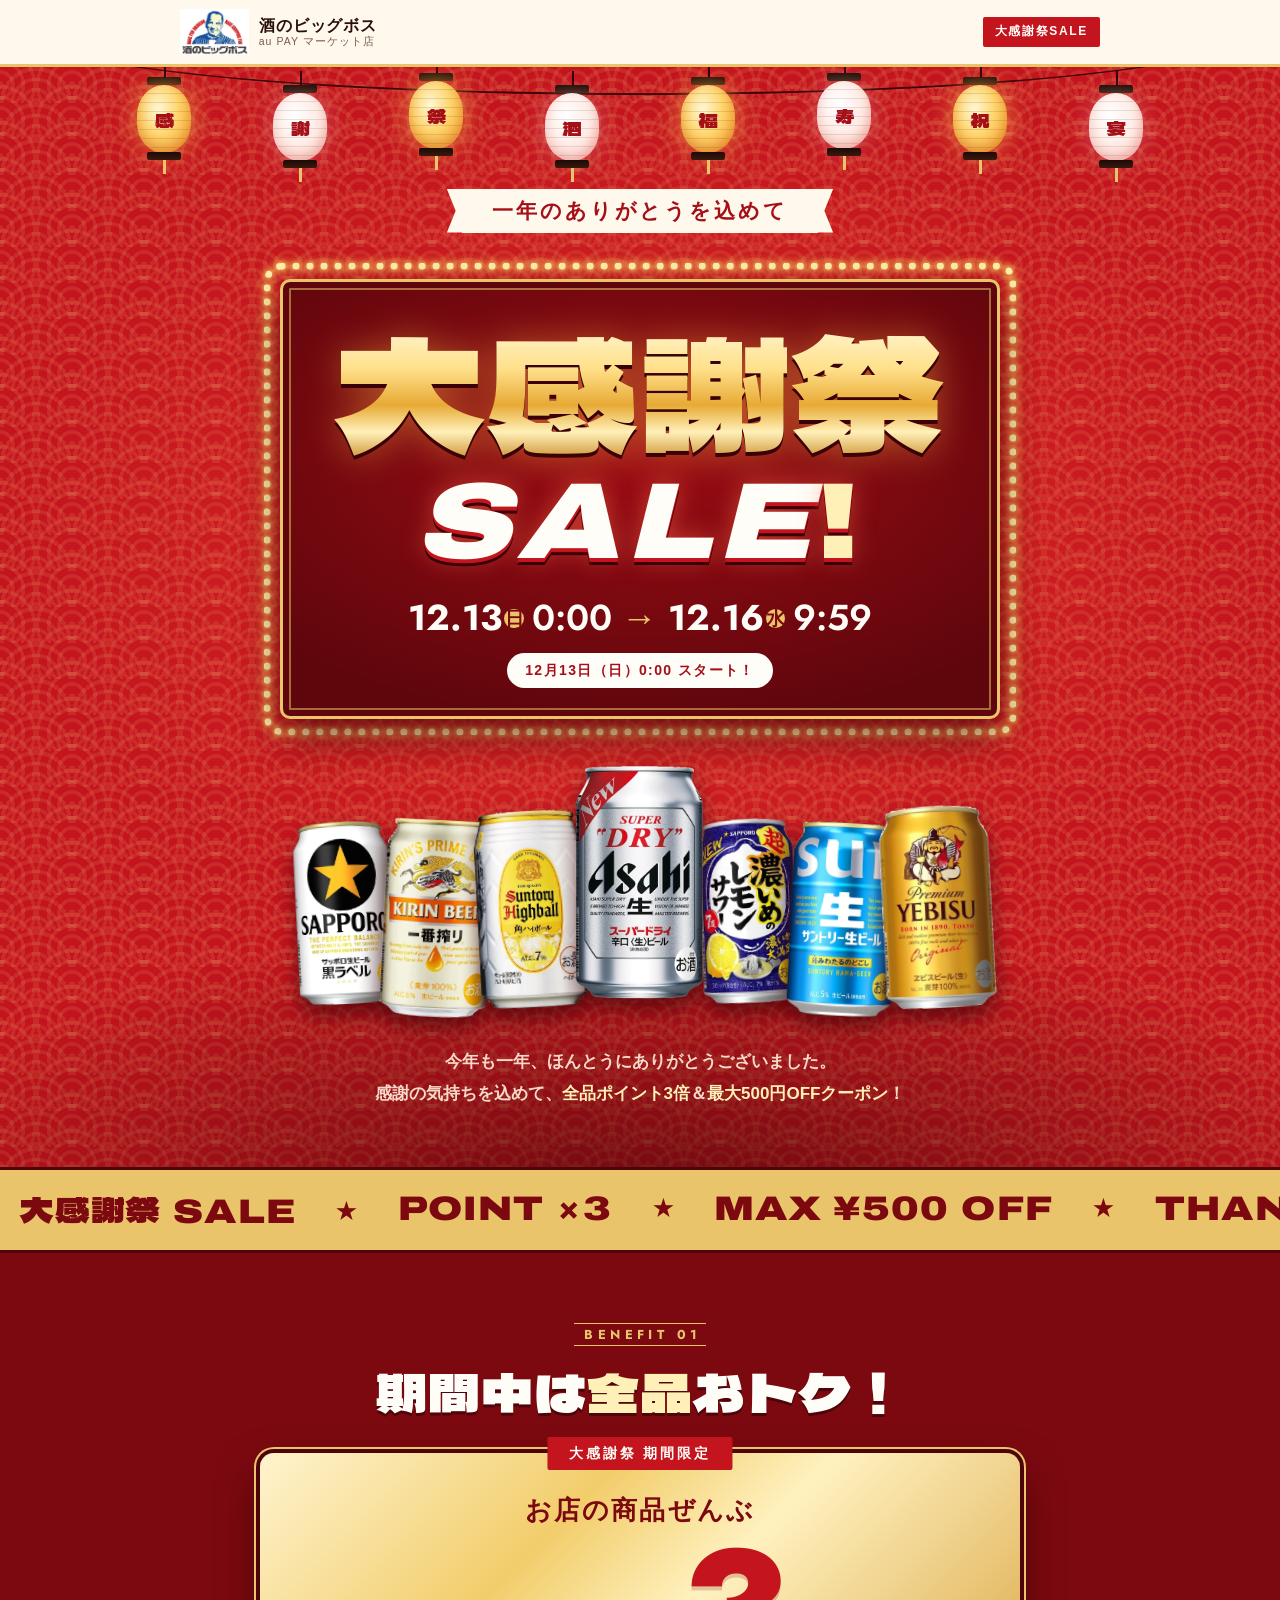
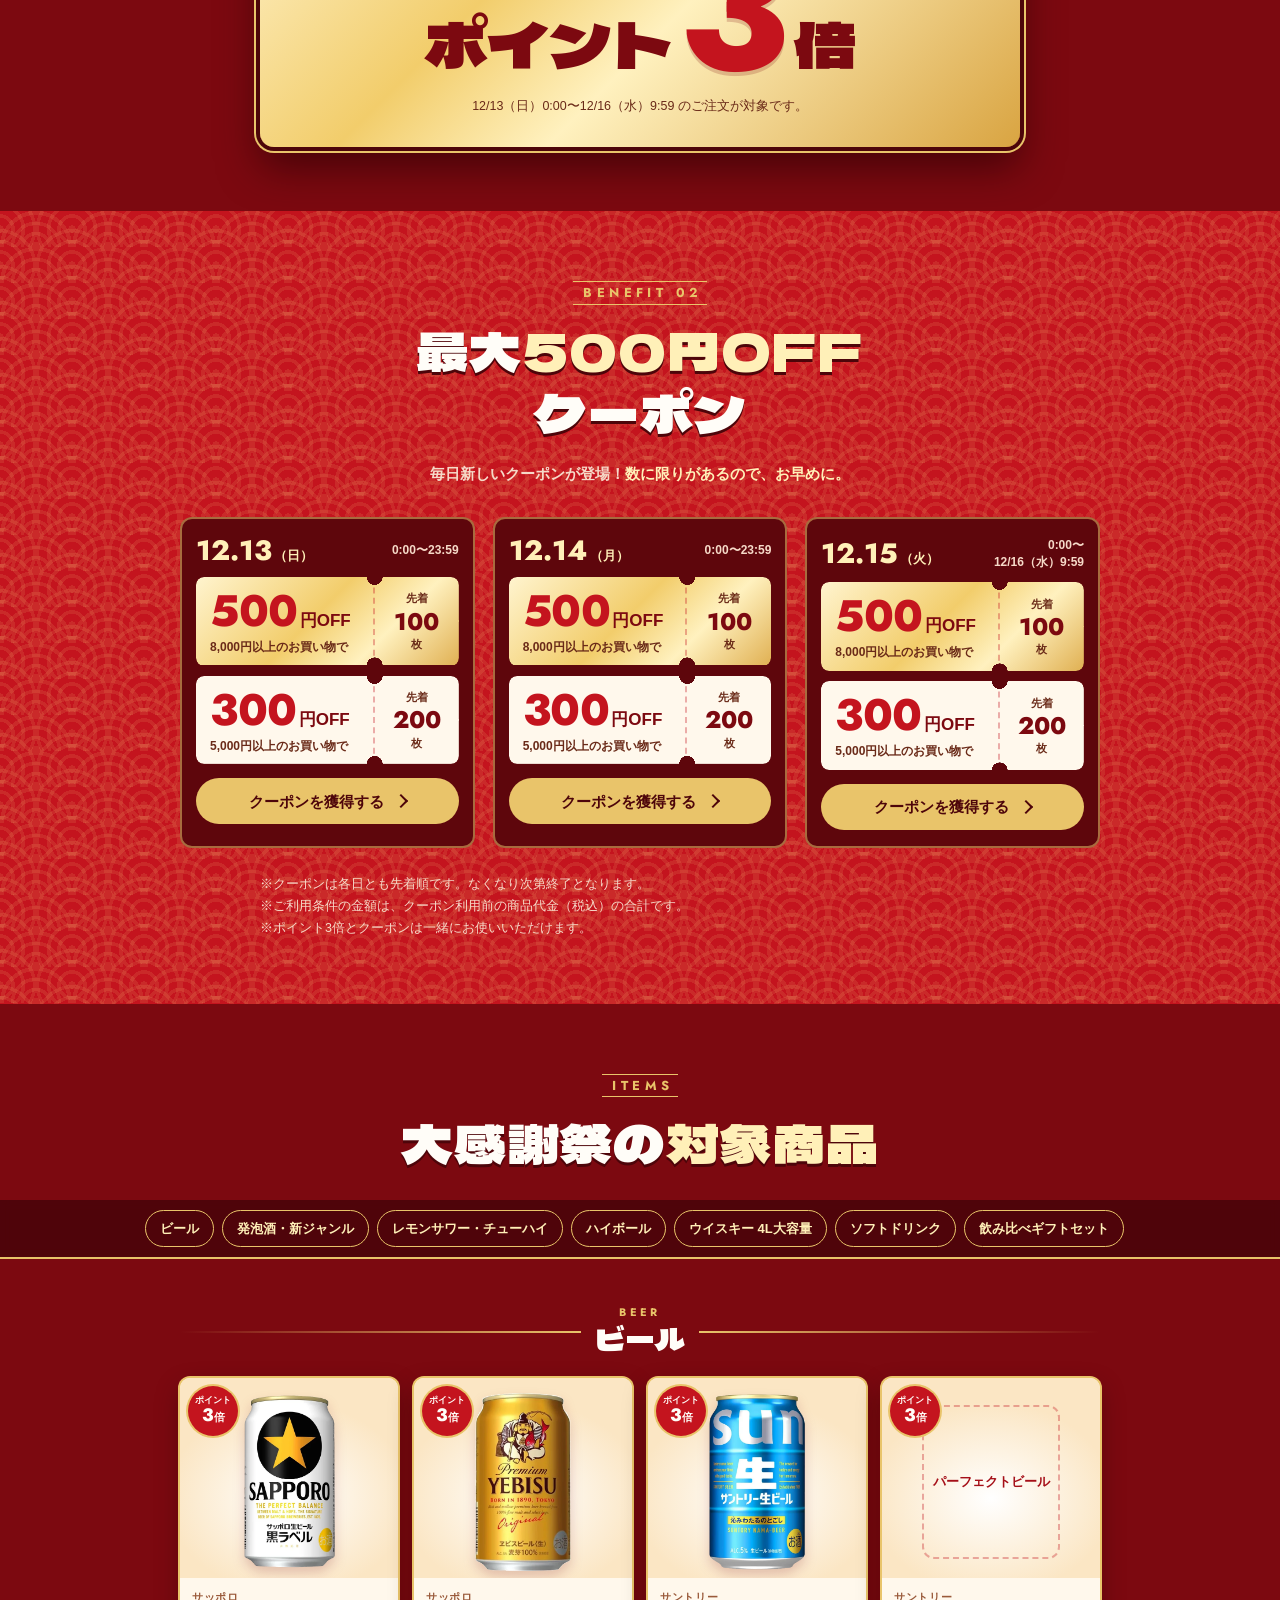
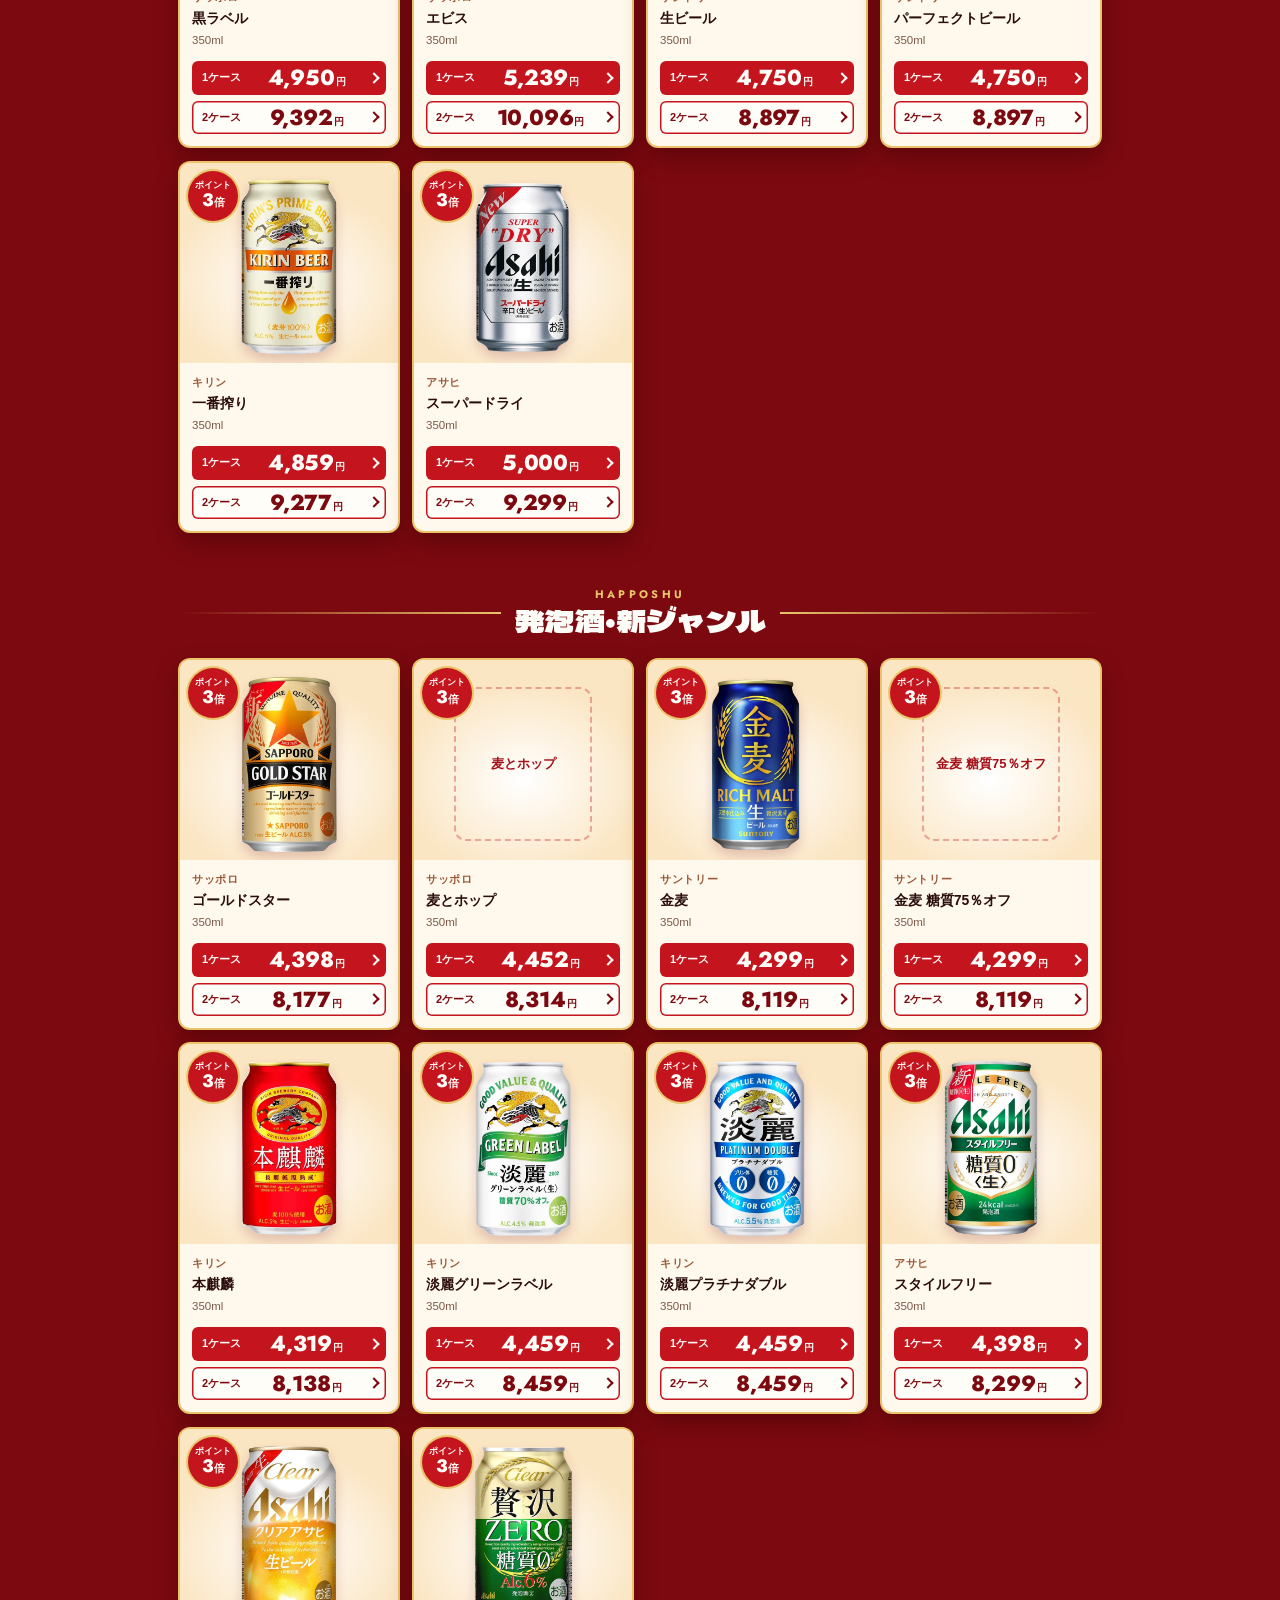
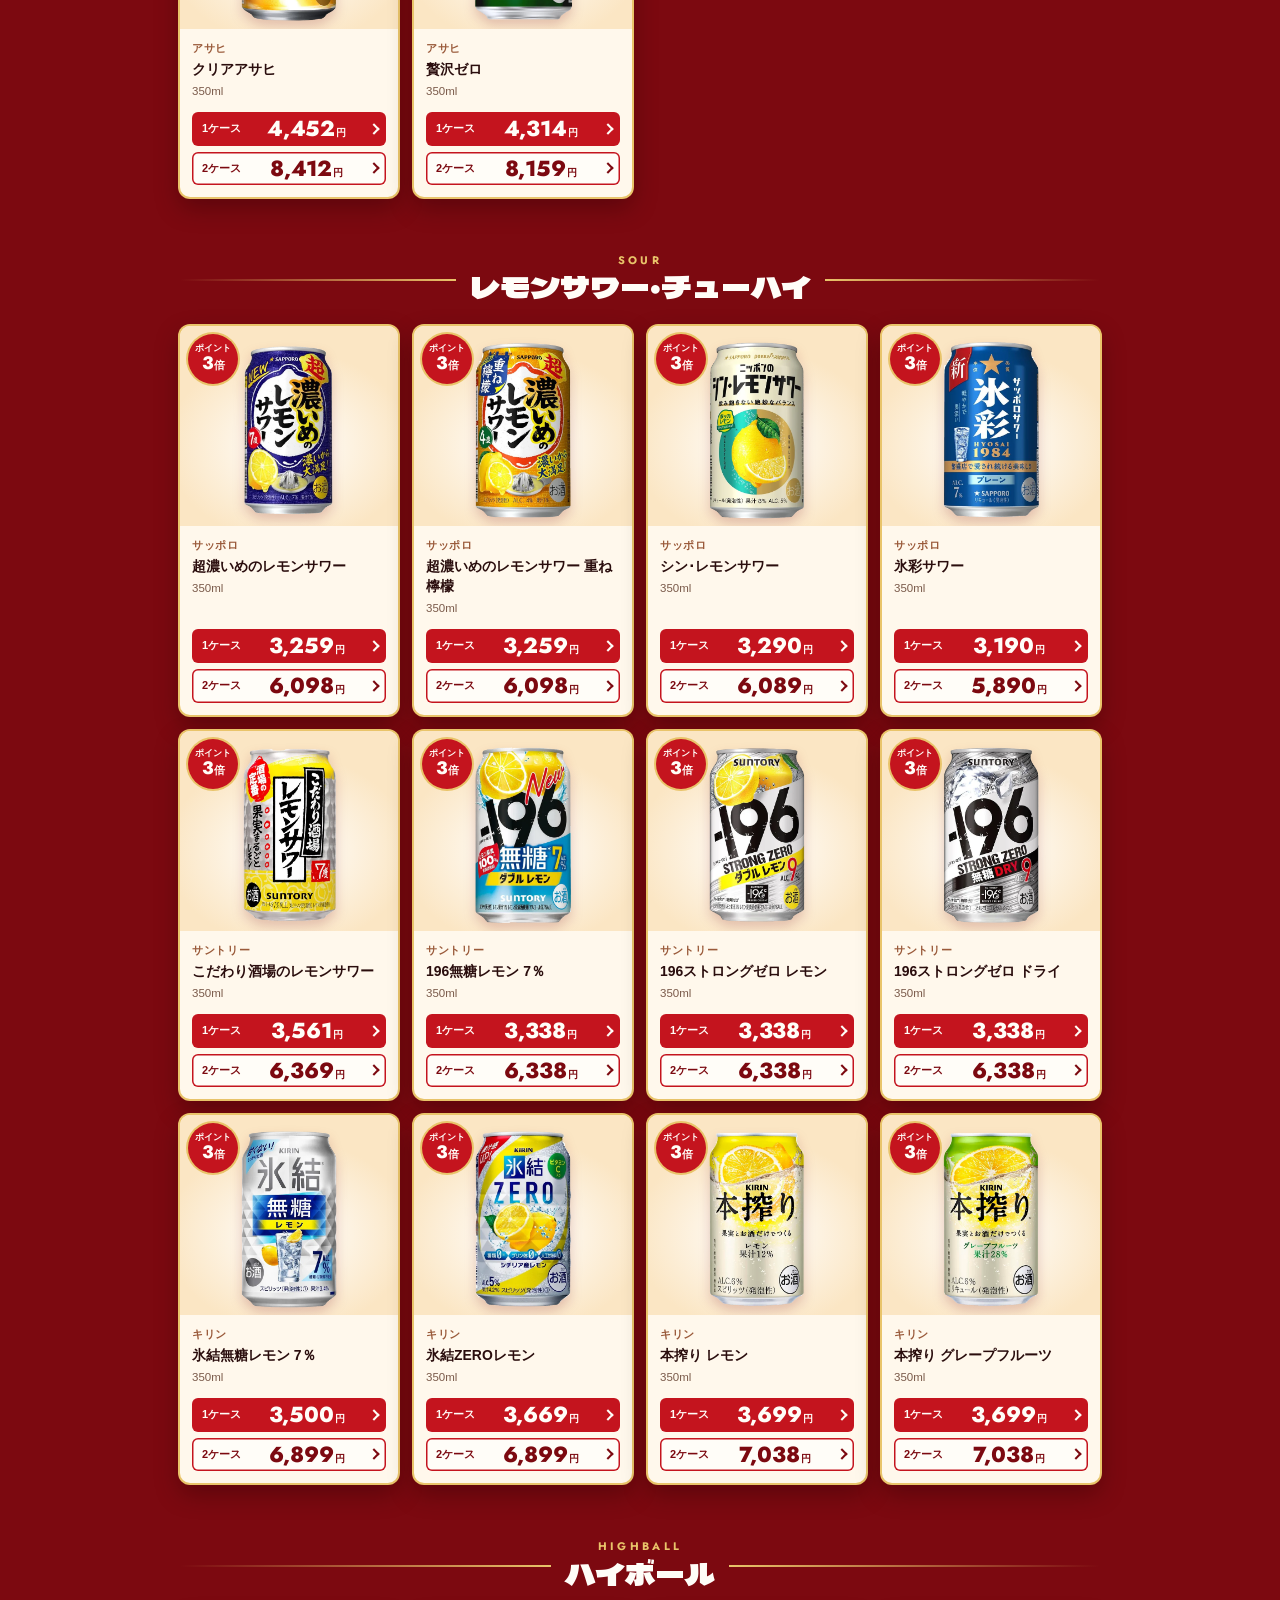
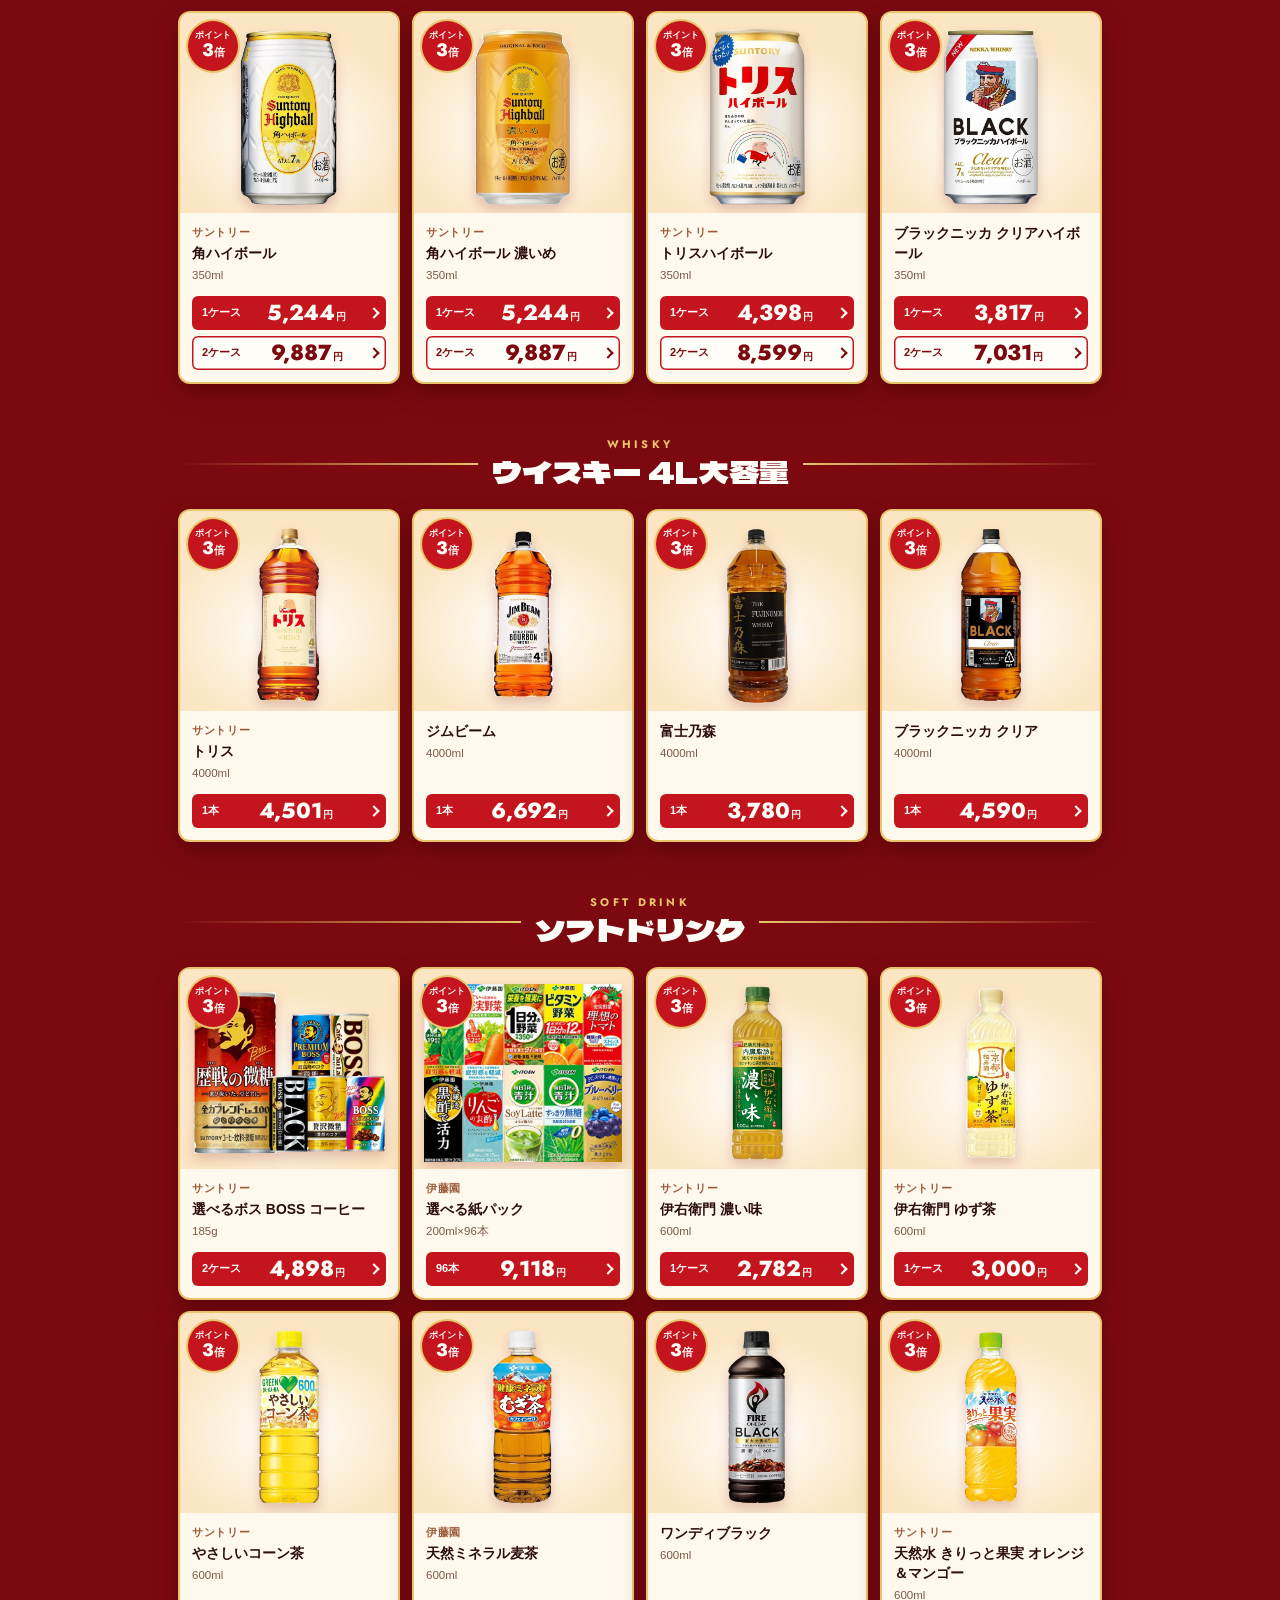
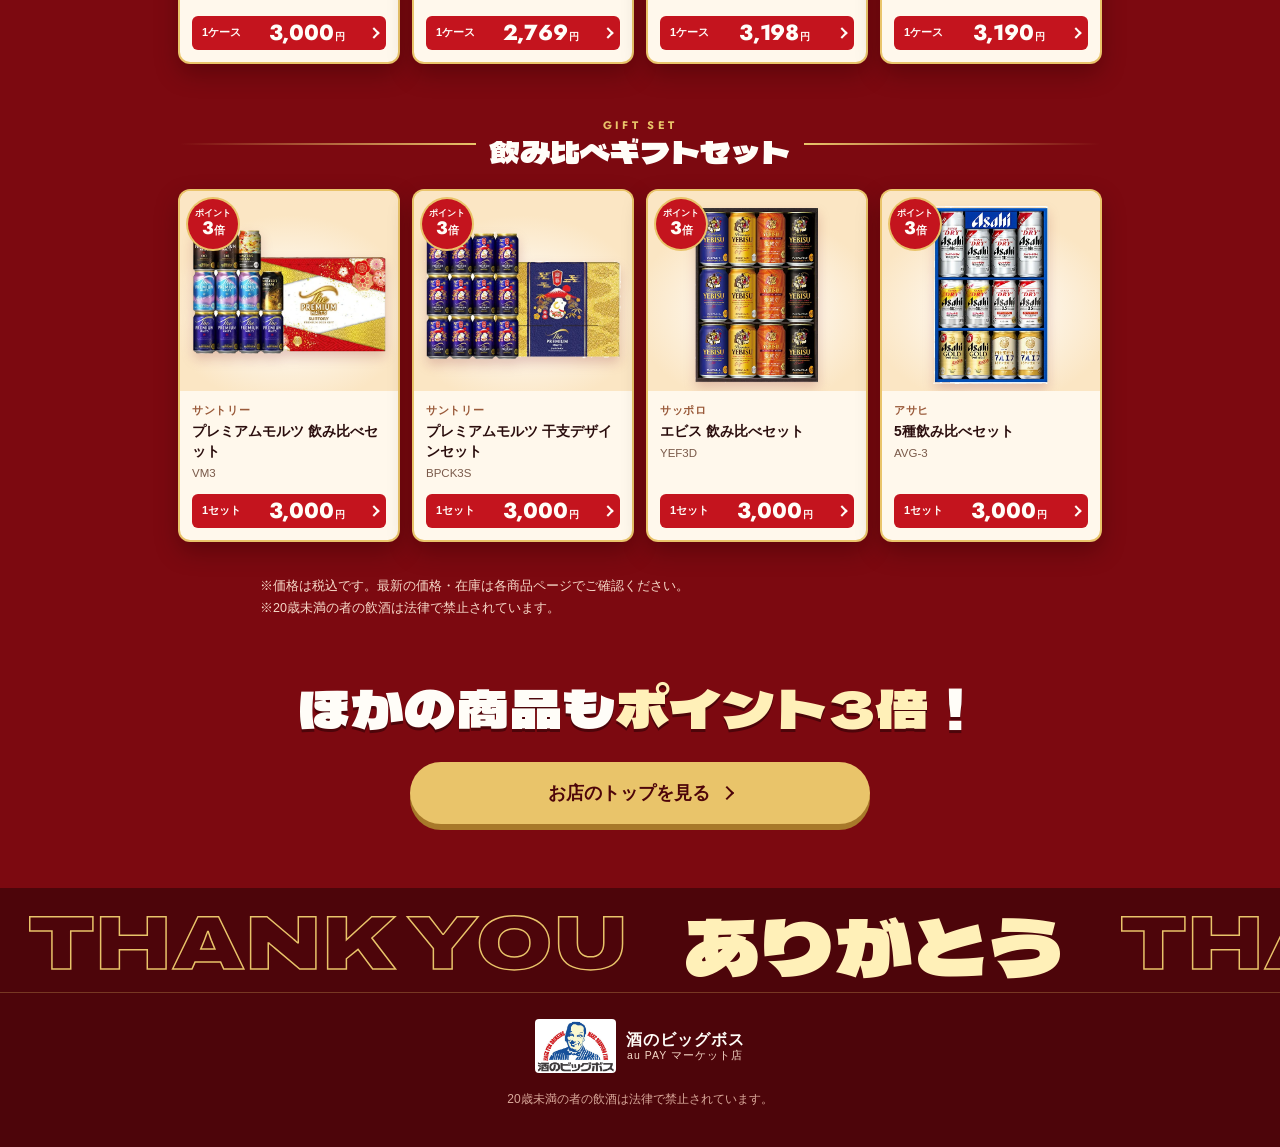
==== commit 4be78e9c: "au 大感謝祭：外部リンク（Google Fonts）をやめ、フォントをページに埋め込み Co-Authored-By: Claude Opus 5.5 <noreply@anthropic.com>" ====
--- a/au-daikansha-2026/index.html
+++ b/au-daikansha-2026/index.html
@@ -7,8 +7,16 @@
 <meta name="googlebot" content="noindex,nofollow,noimageindex">
 <title>大感謝祭SALE｜酒のビッグボス au PAY マーケット店</title>
 <meta name="description" content="大感謝祭SALE 12/13（日）0:00〜12/16（水）9:59。全品ポイント3倍、最大500円OFFクーポン。一年のありがとうを込めて、酒のビッグボスの大感謝祭。">
-<link rel="preconnect" href="https://fonts.googleapis.com"><link rel="preconnect" href="https://fonts.gstatic.com" crossorigin>
-<link href="https://fonts.googleapis.com/css2?family=Jost:ital,wght@0,500;0,600;0,700;0,800;1,700;1,800&family=Archivo:wdth,wght@125,800;125,900&family=Dela+Gothic+One&family=Noto+Sans+JP:wght@400;700;900&display=swap" rel="stylesheet">
+<!-- 文字の形（フォント）はページ内に埋め込み済み（au は外部リンク不可のため）。使っている文字だけを入れている -->
+<style>
+@font-face{font-family:'Dela Gothic One';font-weight:400;font-display:swap;src:url([data-uri]) format('woff2')}
+@font-face{font-family:'Archivo';font-weight:800;font-stretch:125%;font-display:swap;src:url([data-uri]) format('woff2')}
+@font-face{font-family:'Archivo';font-weight:900;font-stretch:125%;font-display:swap;src:url([data-uri]) format('woff2')}
+@font-face{font-family:'Jost';font-weight:500;font-display:swap;src:url([data-uri]) format('woff2')}
+@font-face{font-family:'Jost';font-weight:600;font-display:swap;src:url([data-uri]) format('woff2')}
+@font-face{font-family:'Jost';font-weight:700;font-display:swap;src:url([data-uri]) format('woff2')}
+@font-face{font-family:'Jost';font-weight:800;font-display:swap;src:url([data-uri]) format('woff2')}
+</style>
 <style>
 :root{
   --red:#c4141e;--red-m:#a50f18;--red-d:#7c0910;--red-dd:#4d050a;
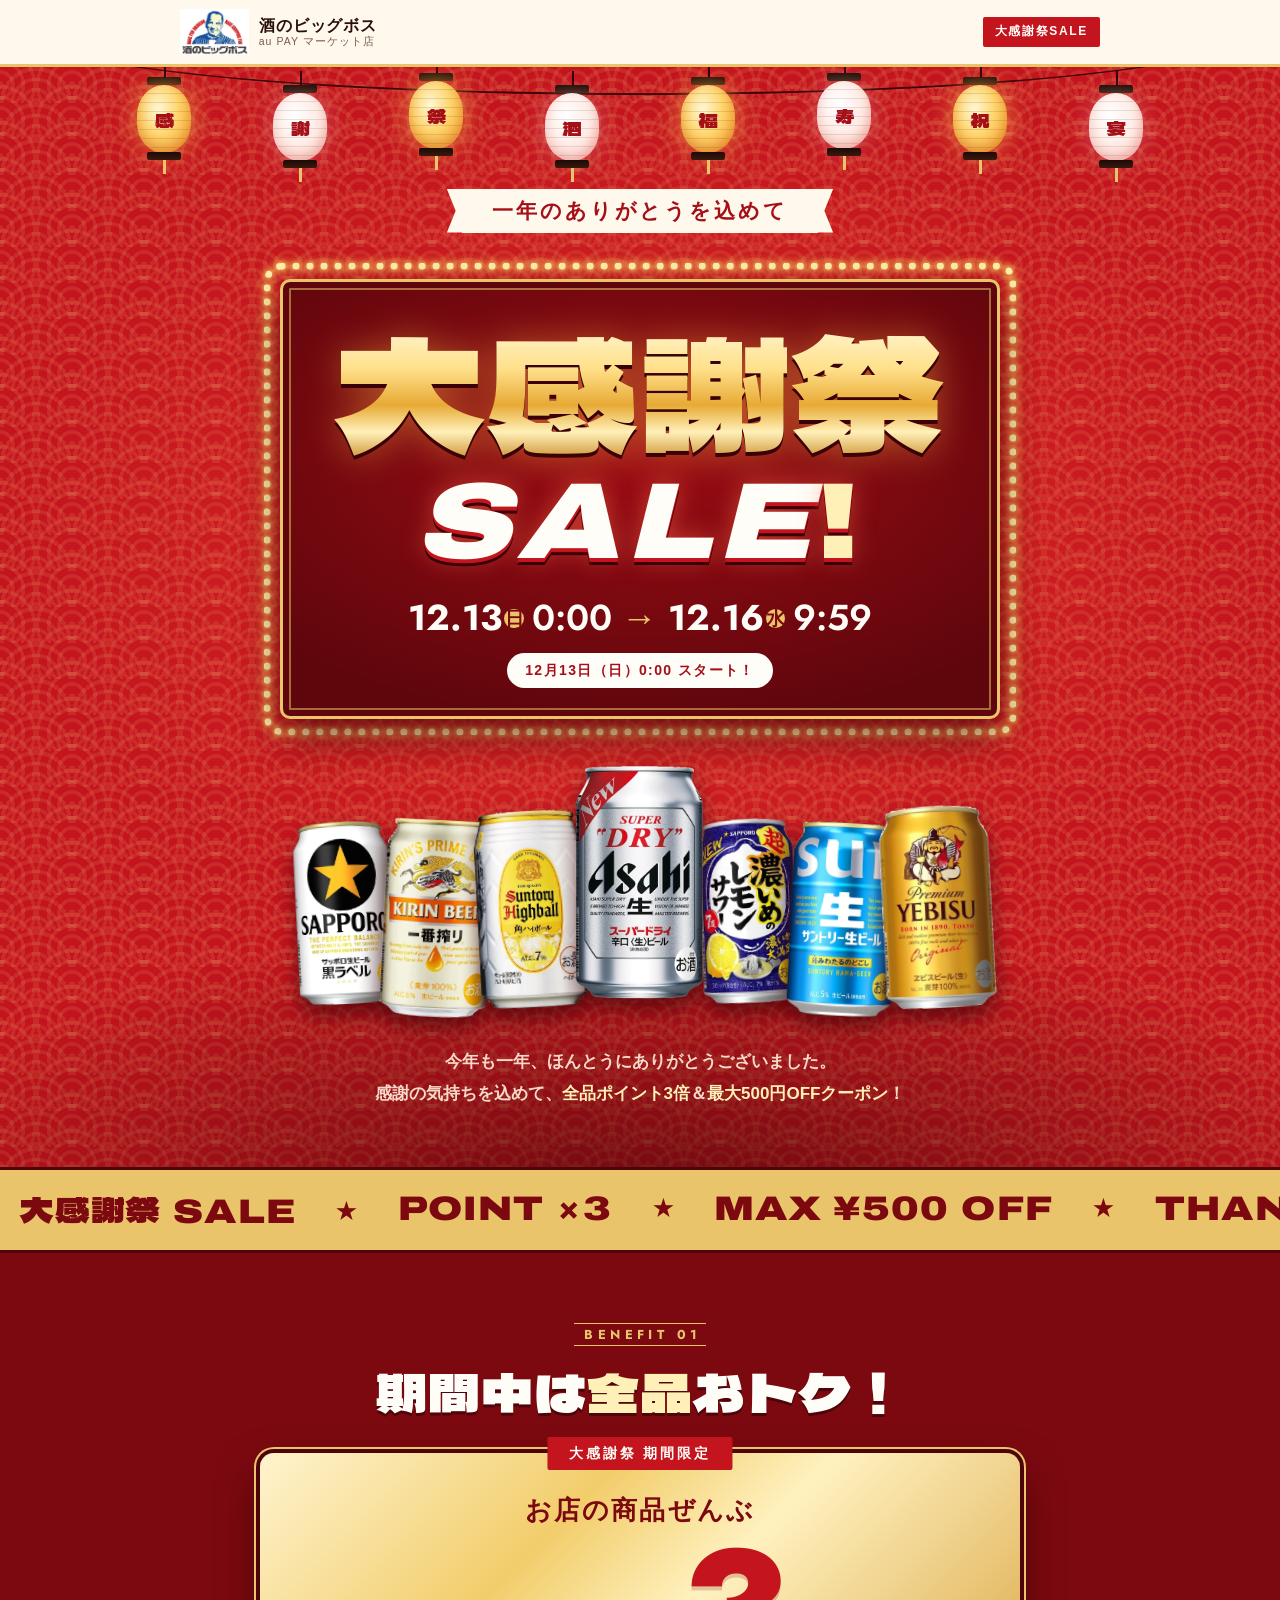
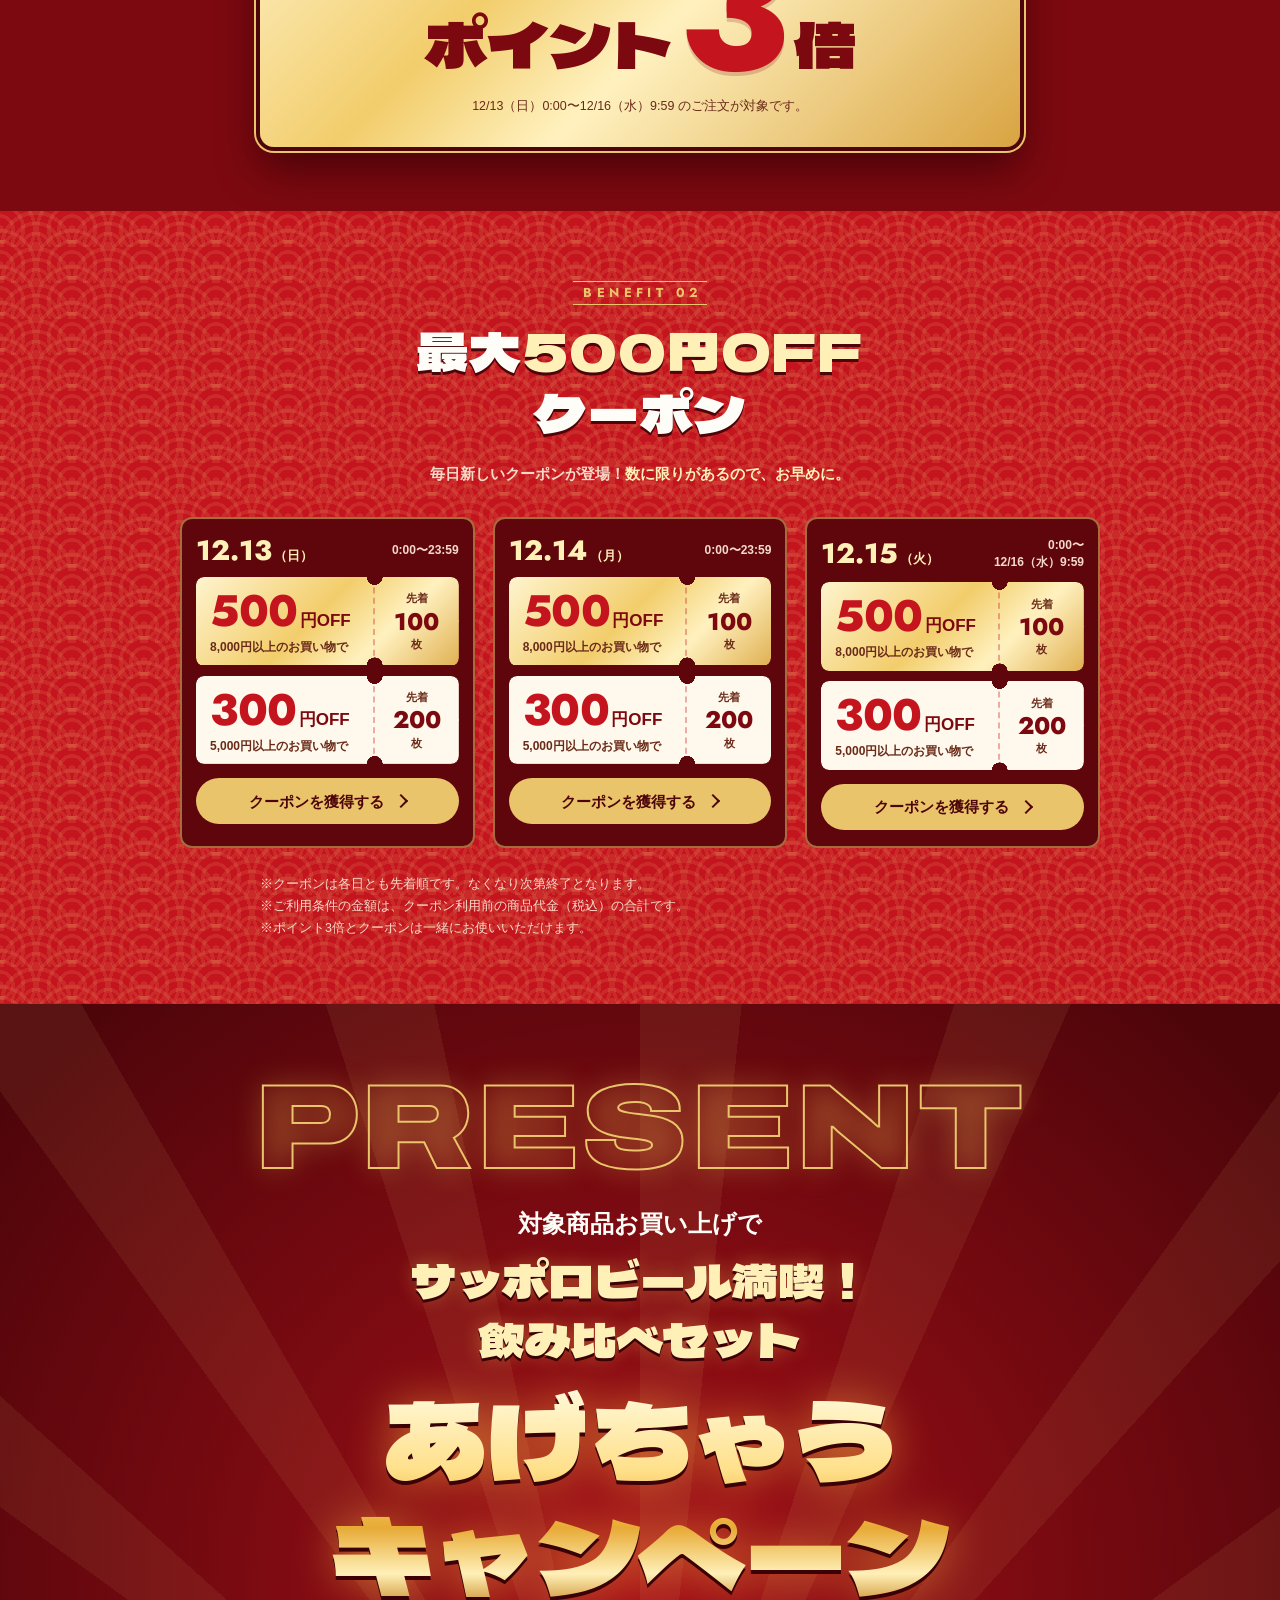
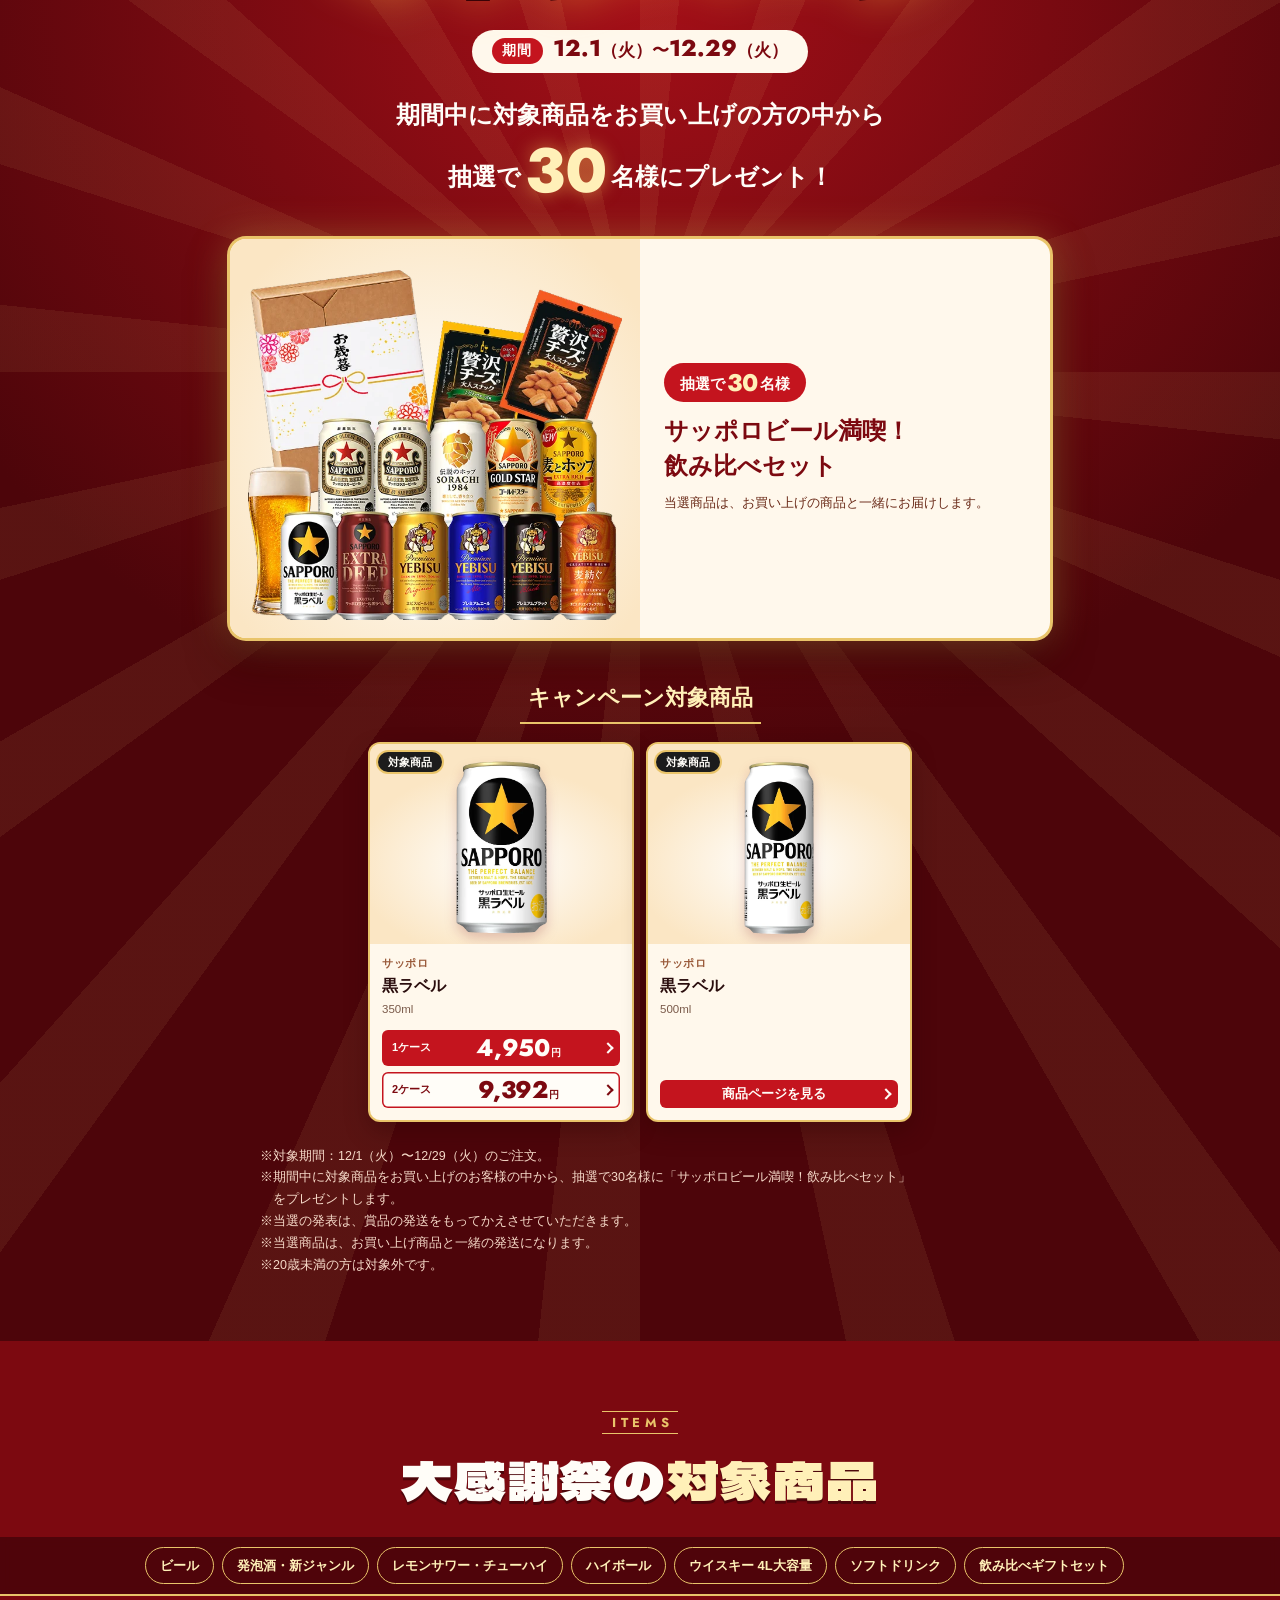
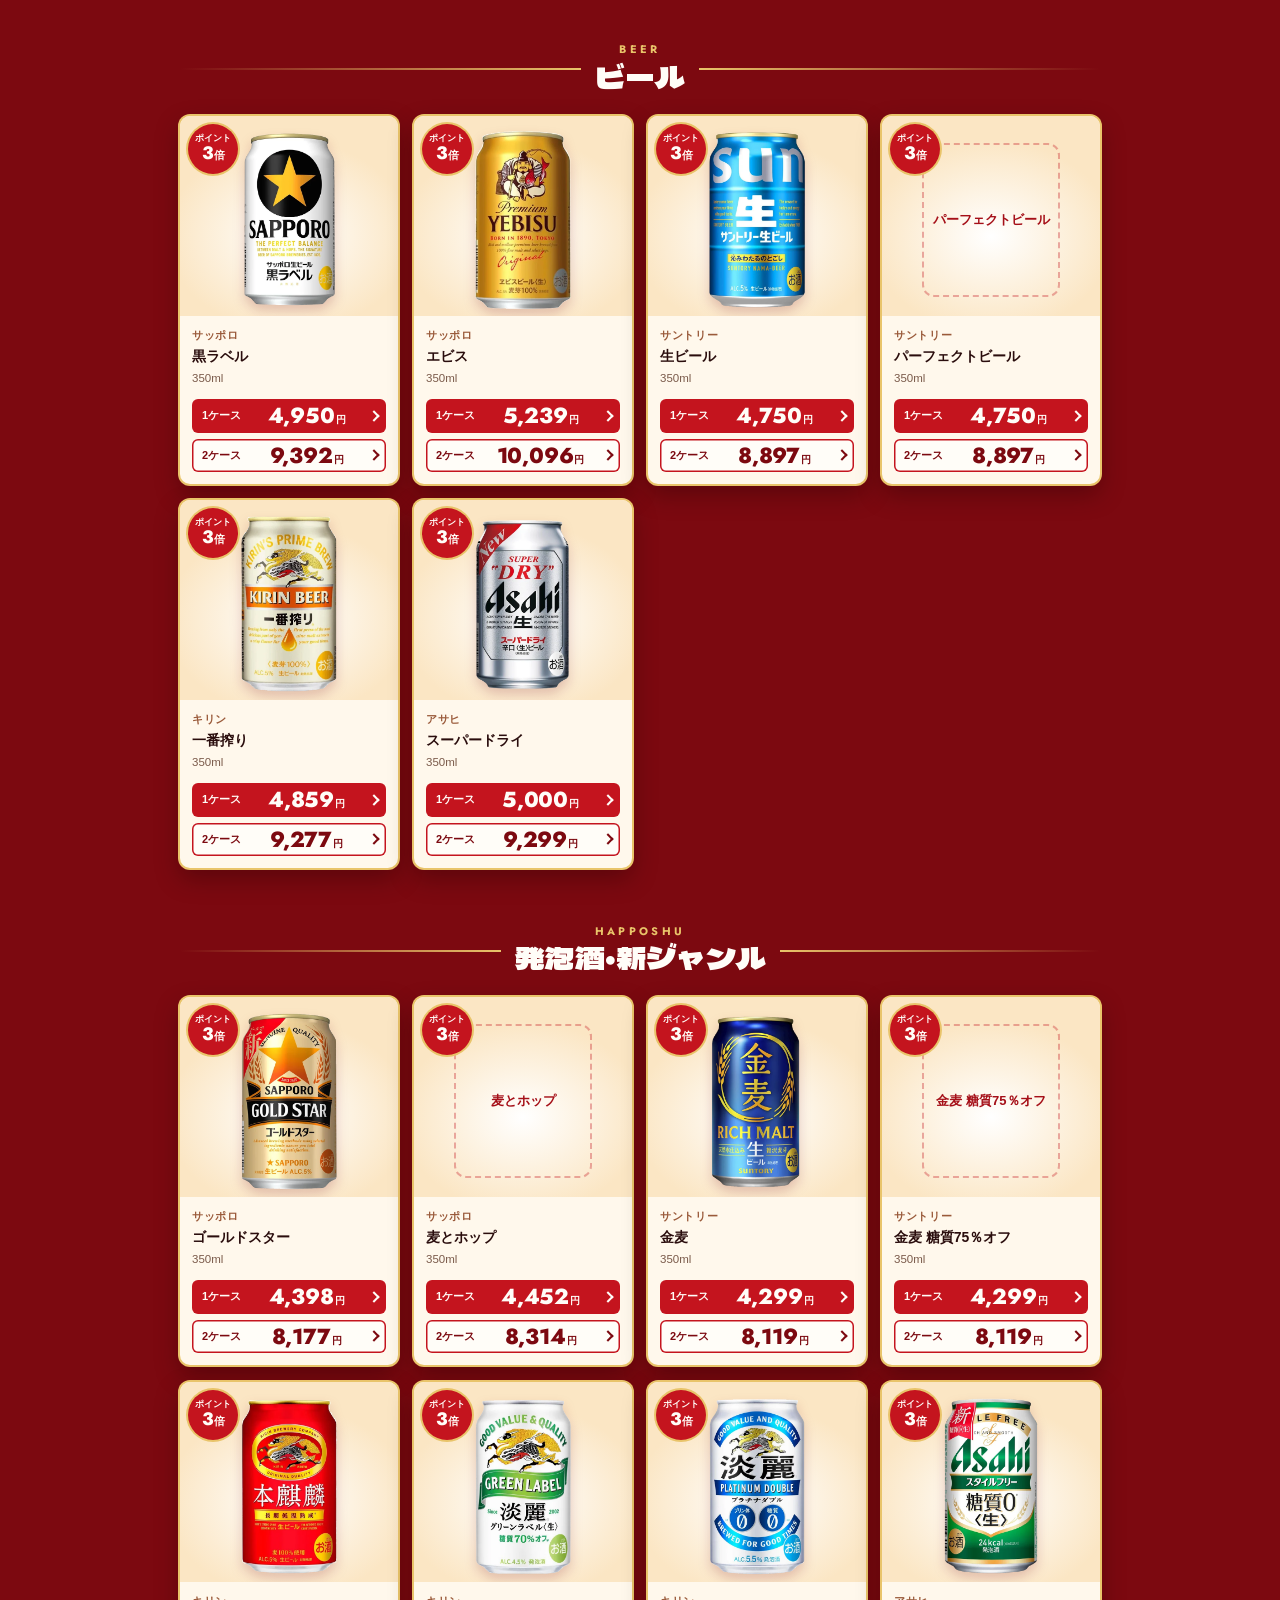
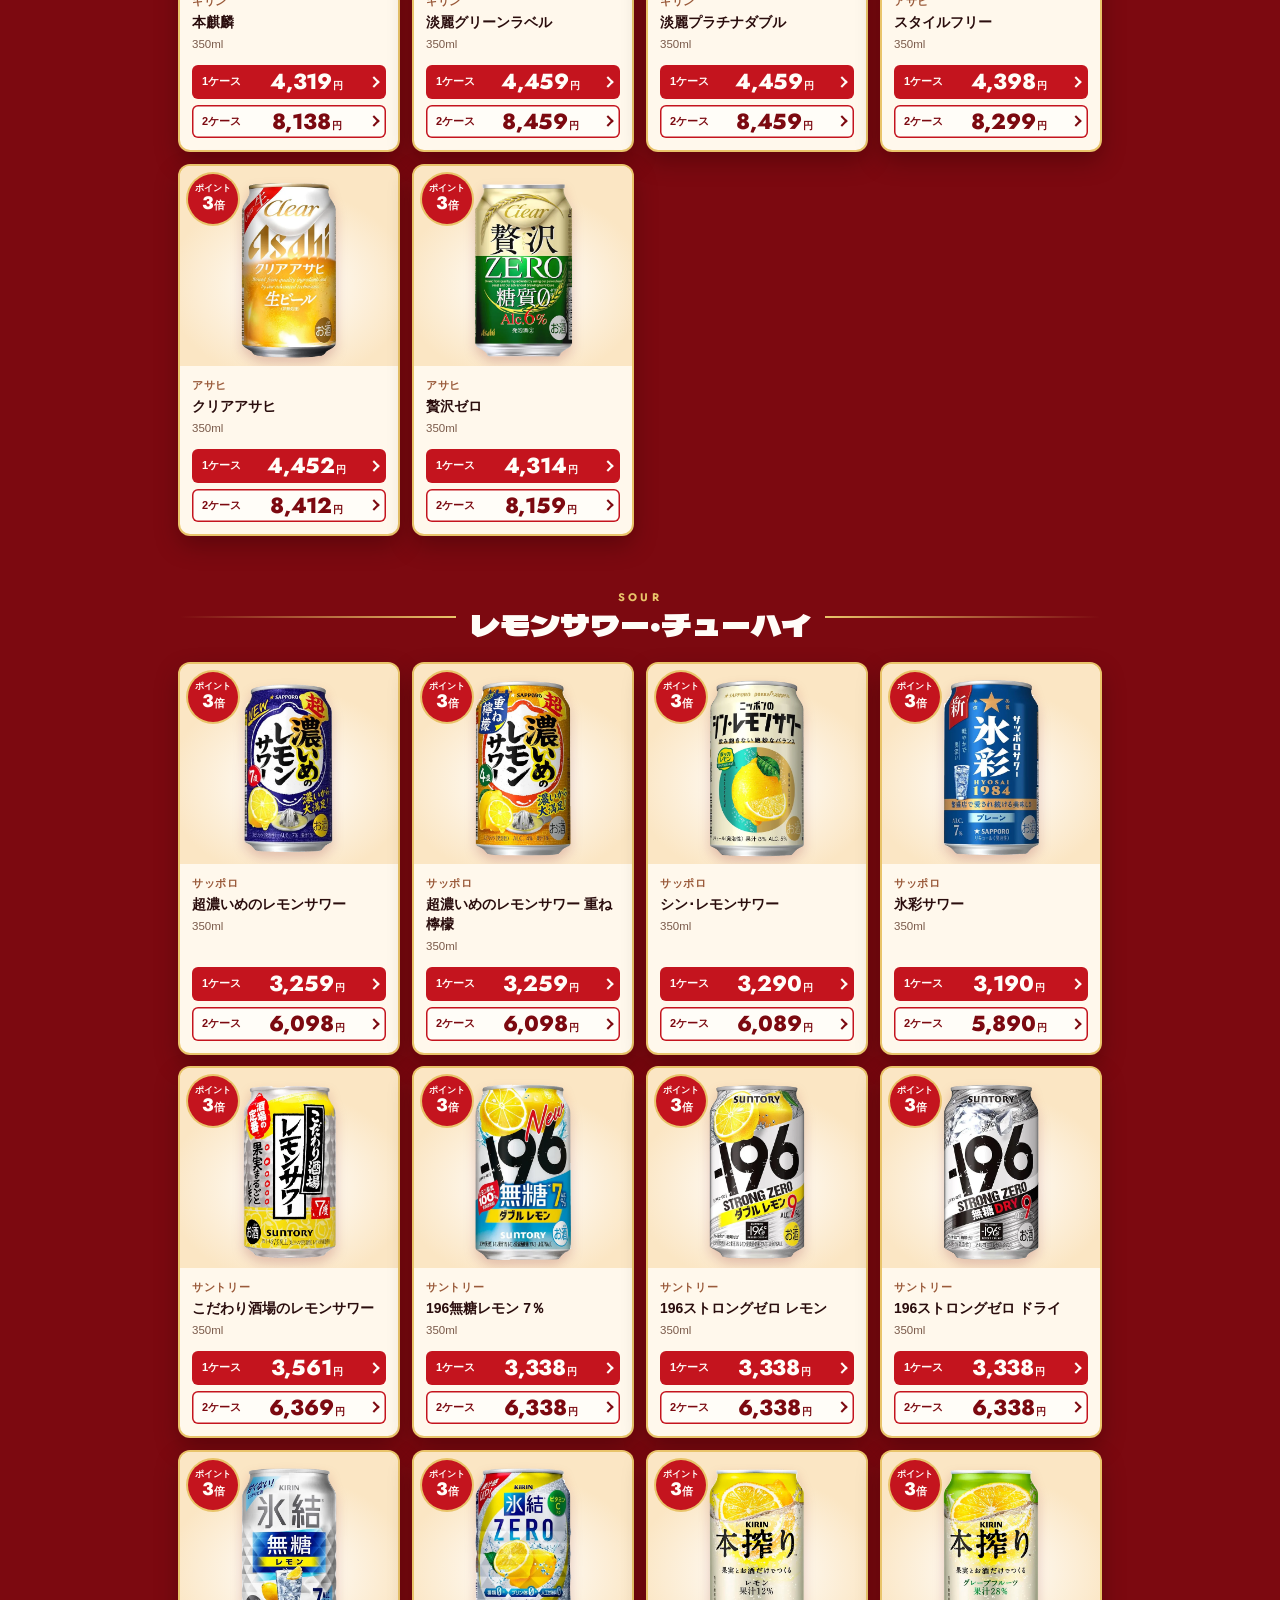
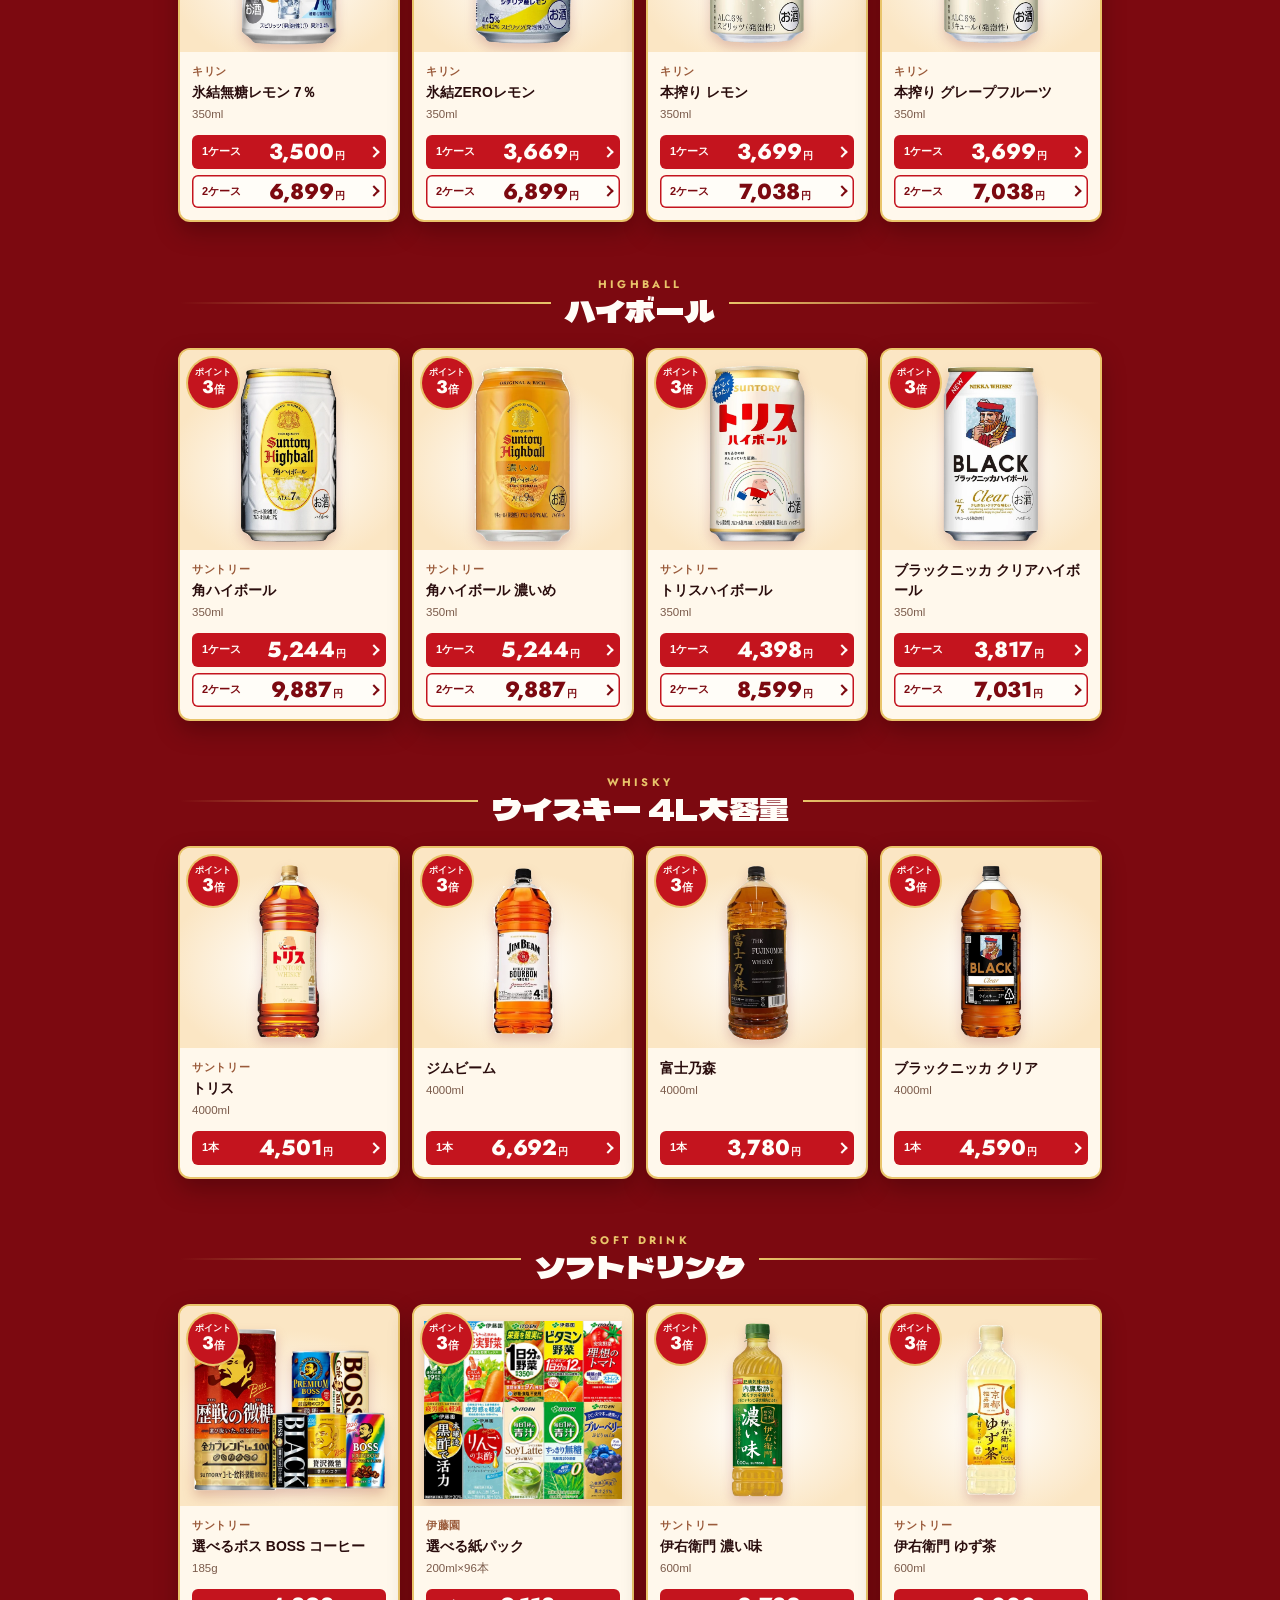
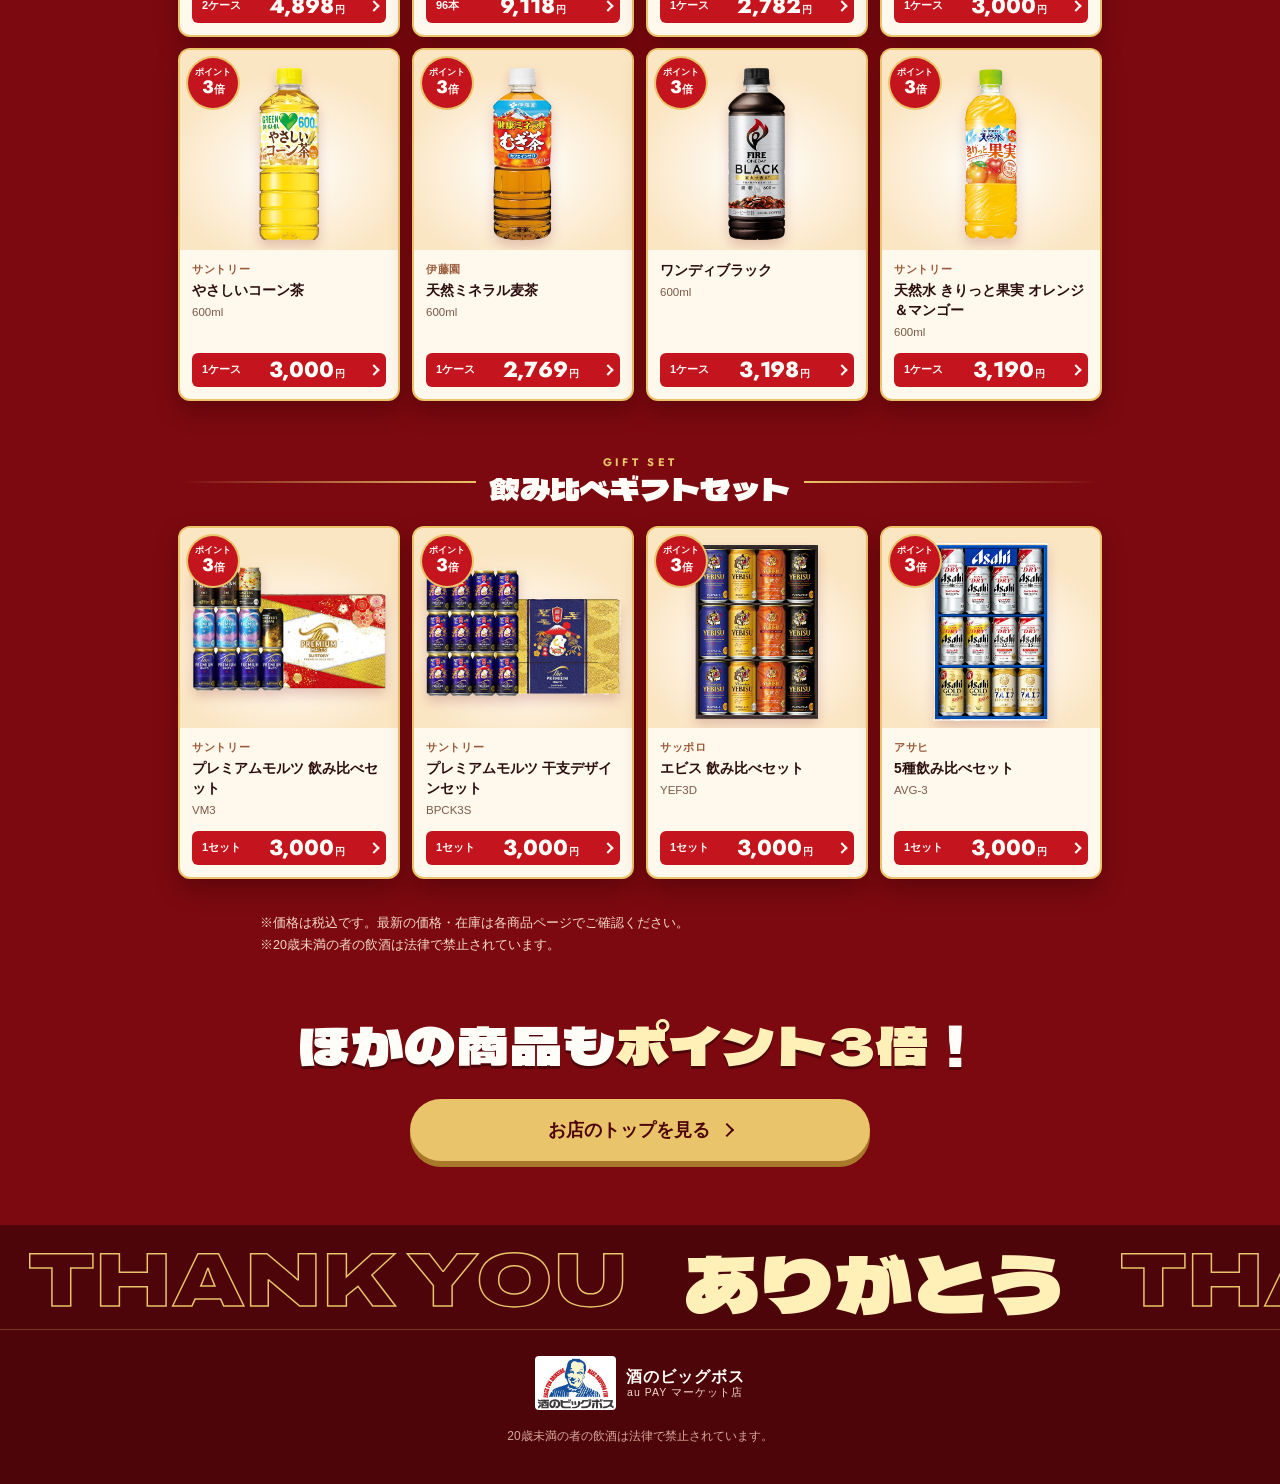
==== commit 22c63aae: "au 大感謝祭：サッポロビール満喫！飲み比べセット あげちゃうキャンペーンを追加 Co-Authored-By: Claude Opus 5.5 <noreply@anthropic.com> Cla" ====
--- a/au-daikansha-2026/index.html
+++ b/au-daikansha-2026/index.html
@@ -9,13 +9,13 @@
 <meta name="description" content="大感謝祭SALE 12/13（日）0:00〜12/16（水）9:59。全品ポイント3倍、最大500円OFFクーポン。一年のありがとうを込めて、酒のビッグボスの大感謝祭。">
 <!-- 文字の形（フォント）はページ内に埋め込み済み（au は外部リンク不可のため）。使っている文字だけを入れている -->
 <style>
-@font-face{font-family:'Dela Gothic One';font-weight:400;font-display:swap;src:url([data-uri]) format('woff2')}
-@font-face{font-family:'Archivo';font-weight:800;font-stretch:125%;font-display:swap;src:url([data-uri]) format('woff2')}
-@font-face{font-family:'Archivo';font-weight:900;font-stretch:125%;font-display:swap;src:url([data-uri]) format('woff2')}
-@font-face{font-family:'Jost';font-weight:500;font-display:swap;src:url([data-uri]) format('woff2')}
-@font-face{font-family:'Jost';font-weight:600;font-display:swap;src:url([data-uri]) format('woff2')}
-@font-face{font-family:'Jost';font-weight:700;font-display:swap;src:url([data-uri]) format('woff2')}
-@font-face{font-family:'Jost';font-weight:800;font-display:swap;src:url([data-uri]) format('woff2')}
+@font-face{font-family:'Dela Gothic One';font-weight:400;font-display:swap;src:url([data-uri]) format('woff2')}
+@font-face{font-family:'Archivo';font-weight:800;font-stretch:125%;font-display:swap;src:url([data-uri]) format('woff2')}
+@font-face{font-family:'Archivo';font-weight:900;font-stretch:125%;font-display:swap;src:url([data-uri]) format('woff2')}
+@font-face{font-family:'Jost';font-weight:500;font-display:swap;src:url([data-uri]) format('woff2')}
+@font-face{font-family:'Jost';font-weight:600;font-display:swap;src:url([data-uri]) format('woff2')}
+@font-face{font-family:'Jost';font-weight:700;font-display:swap;src:url([data-uri]) format('woff2')}
+@font-face{font-family:'Jost';font-weight:800;font-display:swap;src:url([data-uri]) format('woff2')}
 </style>
 <style>
 :root{
@@ -187,6 +187,38 @@
 .cp-notes li,.notes li{padding-left:1em;text-indent:-1em}
 .cp-notes li::before,.notes li::before{content:"※"}
 
+/* ---------- キャンペーン（プレゼント） ---------- */
+.pz{position:relative;overflow:hidden;background:radial-gradient(ellipse 80% 50% at 50% 30%,#a50f18,#4d050a 80%)}
+.pz::before{content:"";position:absolute;inset:-50%;background:repeating-conic-gradient(from 0deg at 50% 50%,#ffd78012 0 6deg,transparent 6deg 18deg);pointer-events:none;animation:spin 80s linear infinite}
+@keyframes spin{to{transform:rotate(360deg)}}
+@media(prefers-reduced-motion:reduce){.pz::before{animation:none}}
+.pz .wrap{position:relative;text-align:center}
+.pz-en{font-family:Archivo,sans-serif;font-stretch:125%;font-weight:900;font-size:clamp(54px,15vw,120px);line-height:1;letter-spacing:.02em;color:transparent;-webkit-text-stroke:2px var(--gold);text-shadow:0 0 30px #ffcf5a44}
+.pz-lead{margin-top:18px;font-weight:900;font-size:clamp(17px,4.6vw,24px);color:var(--white);line-height:1.5}
+.pz-prize{display:block;margin-top:8px;font-family:"Dela Gothic One",sans-serif;font-weight:400;font-size:clamp(26px,7.4vw,46px);line-height:1.3;color:var(--gold-l);text-shadow:0 3px 0 #3a0206,0 0 20px #ffcf5a55}
+.pz-ttl{display:block;margin-top:10px;font-family:"Dela Gothic One",sans-serif;font-weight:400;font-size:clamp(46px,13.6vw,104px);line-height:1.1;letter-spacing:-.01em;
+  background:linear-gradient(180deg,#fffbe2 0%,#ffe08a 40%,#e7aa35 65%,#fff0b8 85%,#c98a26 100%);-webkit-background-clip:text;background-clip:text;color:transparent;filter:drop-shadow(0 4px 0 #3a0206) drop-shadow(0 0 22px #ffb84077)}
+.pz-period{display:inline-flex;align-items:center;gap:10px;margin-top:22px;padding:6px 20px;border-radius:99px;background:var(--cream);color:var(--red-d);font-weight:900;font-size:clamp(14px,3.8vw,17px)}
+.pz-period b{font-family:Jost,sans-serif;font-weight:800;font-size:1.35em;line-height:1}
+.pz-period i{font-style:normal;background:var(--red);color:var(--white);border-radius:99px;padding:1px 10px;font-size:.8em;letter-spacing:.1em}
+.pz-win{margin-top:26px;font-weight:900;font-size:clamp(18px,5vw,24px);color:var(--white);line-height:1.3}
+.pz-win .n{font-family:Jost,sans-serif;font-weight:800;font-size:2.6em;color:var(--gold-l);vertical-align:-.12em;margin:0 4px;text-shadow:0 0 18px #ffcf5a88}
+.pz-card{display:grid;grid-template-columns:1fr 1fr;align-items:center;max-width:820px;margin:28px auto 0;border-radius:16px;overflow:hidden;background:var(--cream);color:var(--ink);box-shadow:0 0 0 3px var(--gold),0 0 40px #ffcf5a55,0 20px 40px #2a0205aa;text-align:left}
+.pz-card .ph{background:radial-gradient(ellipse at 50% 55%,#fff,#fbe6c4 85%);padding:18px}
+.pz-card .ph img{width:100%;height:auto}
+.pz-card .tx{padding:22px 24px}
+.pz-card .badge{display:inline-block;background:var(--red);color:var(--white);font-weight:900;font-size:15px;border-radius:99px;padding:4px 16px;line-height:1.3}
+.pz-card .badge b{font-family:Jost,sans-serif;font-weight:800;font-size:1.6em;color:var(--gold-l);margin:0 2px;vertical-align:-.08em}
+.pz-card h3{margin-top:12px;font-weight:900;font-size:clamp(18px,4.8vw,24px);line-height:1.45;color:var(--red-d)}
+.pz-card p{margin-top:8px;font-size:13px;color:#6a2a18;line-height:1.7}
+@media(max-width:640px){.pz-card{grid-template-columns:1fr}.pz-card .tx{text-align:center;padding:18px 16px 22px}}
+.pz-tg{margin-top:40px}
+.pz-tg h3{display:inline-block;font-weight:900;font-size:clamp(17px,4.6vw,22px);color:var(--gold-l);border-bottom:2px solid var(--gold);padding:0 8px 4px}
+.pz-tg .grid{grid-template-columns:repeat(2,1fr);max-width:540px;margin:20px auto 0;text-align:left}
+@media(max-width:640px){.pz-tg .grid{grid-template-columns:repeat(2,1fr)}}
+.pz-tg .card .pt{width:auto;height:auto;border-radius:99px;padding:4px 10px;flex-direction:row;font-size:11px;gap:0;background:#1c1c1c}
+.pz .notes{text-align:left}
+
 /* ---------- カテゴリナビ ---------- */
 .items{background:var(--red-d)}
 .catnav{position:sticky;top:0;z-index:20;background:#4d050af0;backdrop-filter:blur(6px);border-bottom:2px solid var(--gold)}
@@ -252,7 +284,7 @@
 
 <header>
   <div class="wrap">
-    <a class="brand" href="https://wowma.jp/user/39744535" target="_blank" rel="noopener">
+    <a class="brand" href="/user/39744535" target="_blank" rel="noopener">
       <img src="img/logo.jpg" alt="酒のビッグボス" width="600" height="402">
       <span><b>酒のビッグボス</b><small>au PAY マーケット店</small></span>
     </a>
@@ -324,7 +356,14 @@
   <div class="wrap">
     <h2 class="shout"><span class="kick">BENEFIT 02</span><span class="big">最大<em>500円OFF</em><br>クーポン</span></h2>
     <p class="cp-lead">毎日新しいクーポンが登場！<b>数に限りがあるので、お早めに。</b></p>
-    <div class="days" id="days"></div>
+    <div class="days" id="days">
+      <div class="day " data-from="2026-12-13T00:00:00+09:00" data-to="2026-12-14T00:00:00+09:00">
+      <div class="day-hd"><p class="d">12.13<small>（日）</small></p><p class="tm">0:00〜23:59</p></div><div class="tk big"><div class="amt"><b>500</b><span>円OFF</span><small>8,000円以上のお買い物で</small></div><div class="cnt">先着<b>100</b>枚</div></div><div class="tk"><div class="amt"><b>300</b><span>円OFF</span><small>5,000円以上のお買い物で</small></div><div class="cnt">先着<b>200</b>枚</div></div><a class="btn" href="/user/39744535" target="_blank" rel="noopener">クーポンを獲得する</a></div>
+      <div class="day " data-from="2026-12-14T00:00:00+09:00" data-to="2026-12-15T00:00:00+09:00">
+      <div class="day-hd"><p class="d">12.14<small>（月）</small></p><p class="tm">0:00〜23:59</p></div><div class="tk big"><div class="amt"><b>500</b><span>円OFF</span><small>8,000円以上のお買い物で</small></div><div class="cnt">先着<b>100</b>枚</div></div><div class="tk"><div class="amt"><b>300</b><span>円OFF</span><small>5,000円以上のお買い物で</small></div><div class="cnt">先着<b>200</b>枚</div></div><a class="btn" href="/user/39744535" target="_blank" rel="noopener">クーポンを獲得する</a></div>
+      <div class="day " data-from="2026-12-15T00:00:00+09:00" data-to="2026-12-16T10:00:00+09:00">
+      <div class="day-hd"><p class="d">12.15<small>（火）</small></p><p class="tm">0:00〜<br>12/16（水）9:59</p></div><div class="tk big"><div class="amt"><b>500</b><span>円OFF</span><small>8,000円以上のお買い物で</small></div><div class="cnt">先着<b>100</b>枚</div></div><div class="tk"><div class="amt"><b>300</b><span>円OFF</span><small>5,000円以上のお買い物で</small></div><div class="cnt">先着<b>200</b>枚</div></div><a class="btn" href="/user/39744535" target="_blank" rel="noopener">クーポンを獲得する</a></div>
+    </div>
     <ul class="cp-notes">
       <li>クーポンは各日とも先着順です。なくなり次第終了となります。</li>
       <li>ご利用条件の金額は、クーポン利用前の商品代金（税込）の合計です。</li>
@@ -334,10 +373,109 @@
 </section>
 
 <!-- ========== 商品 ========== -->
+<!-- ========== キャンペーン（対象商品お買い上げでプレゼント） ========== -->
+<section class="sec pz" id="present">
+  <div class="wrap">
+    <p class="pz-en" aria-hidden="true">PRESENT</p>
+    <h2 class="pz-lead">対象商品お買い上げで<span class="pz-prize">サッポロビール満喫！<br>飲み比べセット</span><span class="pz-ttl">あげちゃう<br>キャンペーン</span></h2>
+    <p class="pz-period"><i>期間</i><span><b>12.1</b>（火）〜<b>12.29</b>（火）</span></p>
+    <p class="pz-win">期間中に対象商品をお買い上げの方の中から<br>抽選で<span class="n">30</span>名様にプレゼント！</p>
+
+    <div class="pz-card">
+      <div class="ph"><img src="img/present-set.webp" alt="サッポロビール満喫！飲み比べセット" width="640" height="622" loading="lazy"></div>
+      <div class="tx">
+        <span class="badge">抽選で<b>30</b>名様</span>
+        <h3>サッポロビール満喫！<br>飲み比べセット</h3>
+        <p>当選商品は、お買い上げの商品と一緒にお届けします。</p>
+      </div>
+    </div>
+
+    <div class="pz-tg">
+      <h3>キャンペーン対象商品</h3>
+      <div class="grid">
+        <article class="card"><a class="ph" href="/item/480887381" target="_blank" rel="noopener"><img src="img/kurolabel.webp" alt="サッポロ 黒ラベル" loading="lazy"><span class="pt">対象商品</span></a><div class="bd"><p class="mk">サッポロ</p><h4 class="nm" style="margin:0">黒ラベル</h4><p class="sp">350ml</p><div class="vs"><a class="v" href="/item/480887381" target="_blank" rel="noopener"><span class="q">1ケース</span><span class="pr"><b>4,950</b><small>円</small></span></a><a class="v sub" href="/item/480887384" target="_blank" rel="noopener"><span class="q">2ケース</span><span class="pr"><b>9,392</b><small>円</small></span></a></div></div></article>
+        <article class="card"><a class="ph" href="/item/480887430" target="_blank" rel="noopener"><img src="img/kurolabel-500.webp" alt="サッポロ 黒ラベル" loading="lazy"><span class="pt">対象商品</span></a><div class="bd"><p class="mk">サッポロ</p><h4 class="nm" style="margin:0">黒ラベル</h4><p class="sp">500ml</p><div class="vs"><a class="v" href="/item/480887430" target="_blank" rel="noopener"><span class="q" style="flex:1;text-align:center;font-size:13px">商品ページを見る</span></a></div></div></article>
+      </div>
+    </div>
+
+    <ul class="notes">
+      <li>対象期間：12/1（火）〜12/29（火）のご注文。</li>
+      <li>期間中に対象商品をお買い上げのお客様の中から、抽選で30名様に「サッポロビール満喫！飲み比べセット」をプレゼントします。</li>
+      <li>当選の発表は、賞品の発送をもってかえさせていただきます。</li>
+      <li>当選商品は、お買い上げ商品と一緒の発送になります。</li>
+      <li>20歳未満の方は対象外です。</li>
+    </ul>
+  </div>
+</section>
+
 <section class="items" id="items">
   <h2 class="shout" style="padding-top:64px"><span class="kick">ITEMS</span><span class="big">大感謝祭の<em>対象商品</em></span></h2>
-  <nav class="catnav" id="catnav" style="margin-top:26px"><ul></ul></nav>
-  <div class="wrap" id="cats"></div>
+  <nav class="catnav" id="catnav" style="margin-top:26px"><ul>
+    <li><a href="#beer">ビール</a></li>
+    <li><a href="#happo">発泡酒・新ジャンル</a></li>
+    <li><a href="#sour">レモンサワー・チューハイ</a></li>
+    <li><a href="#hb">ハイボール</a></li>
+    <li><a href="#whisky">ウイスキー 4L大容量</a></li>
+    <li><a href="#soft">ソフトドリンク</a></li>
+    <li><a href="#gift">飲み比べギフトセット</a></li>
+  </ul></nav>
+  <div class="wrap" id="cats">
+  <div class="cat" id="beer"><div class="cat-ttl"><h3><small>BEER</small>ビール</h3></div><div class="grid">
+      <article class="card"><a class="ph" href="/item/480887381" target="_blank" rel="noopener"><img src="img/kurolabel.webp" alt="サッポロ 黒ラベル" loading="lazy"><span class="pt">ポイント<b>3<small>倍</small></b></span></a><div class="bd"><p class="mk">サッポロ</p><h4 class="nm" style="margin:0">黒ラベル</h4><p class="sp">350ml</p><div class="vs"><a class="v" href="/item/480887381" target="_blank" rel="noopener"><span class="q">1ケース</span><span class="pr"><b>4,950</b><small>円</small></span></a><a class="v sub" href="/item/480887384" target="_blank" rel="noopener"><span class="q">2ケース</span><span class="pr"><b>9,392</b><small>円</small></span></a></div></div></article>
+      <article class="card"><a class="ph" href="/item/484947040" target="_blank" rel="noopener"><img src="img/yebisu.webp" alt="サッポロ エビス" loading="lazy"><span class="pt">ポイント<b>3<small>倍</small></b></span></a><div class="bd"><p class="mk">サッポロ</p><h4 class="nm" style="margin:0">エビス</h4><p class="sp">350ml</p><div class="vs"><a class="v" href="/item/484947040" target="_blank" rel="noopener"><span class="q">1ケース</span><span class="pr"><b>5,239</b><small>円</small></span></a><a class="v sub" href="/item/484947041" target="_blank" rel="noopener"><span class="q">2ケース</span><span class="pr"><b>10,096</b><small>円</small></span></a></div></div></article>
+      <article class="card"><a class="ph" href="/item/616146127" target="_blank" rel="noopener"><img src="img/suntory-nama.webp" alt="サントリー 生ビール" loading="lazy"><span class="pt">ポイント<b>3<small>倍</small></b></span></a><div class="bd"><p class="mk">サントリー</p><h4 class="nm" style="margin:0">生ビール</h4><p class="sp">350ml</p><div class="vs"><a class="v" href="/item/616146127" target="_blank" rel="noopener"><span class="q">1ケース</span><span class="pr"><b>4,750</b><small>円</small></span></a><a class="v sub" href="/item/616146128" target="_blank" rel="noopener"><span class="q">2ケース</span><span class="pr"><b>8,897</b><small>円</small></span></a></div></div></article>
+      <article class="card"><a class="ph" href="/item/541766909" target="_blank" rel="noopener"><span class="noimg">パーフェクトビール</span><span class="pt">ポイント<b>3<small>倍</small></b></span></a><div class="bd"><p class="mk">サントリー</p><h4 class="nm" style="margin:0">パーフェクトビール</h4><p class="sp">350ml</p><div class="vs"><a class="v" href="/item/541766909" target="_blank" rel="noopener"><span class="q">1ケース</span><span class="pr"><b>4,750</b><small>円</small></span></a><a class="v sub" href="/item/541766910" target="_blank" rel="noopener"><span class="q">2ケース</span><span class="pr"><b>8,897</b><small>円</small></span></a></div></div></article>
+      <article class="card"><a class="ph" href="/item/480664669" target="_blank" rel="noopener"><img src="img/ichiban.webp" alt="キリン 一番搾り" loading="lazy"><span class="pt">ポイント<b>3<small>倍</small></b></span></a><div class="bd"><p class="mk">キリン</p><h4 class="nm" style="margin:0">一番搾り</h4><p class="sp">350ml</p><div class="vs"><a class="v" href="/item/480664669" target="_blank" rel="noopener"><span class="q">1ケース</span><span class="pr"><b>4,859</b><small>円</small></span></a><a class="v sub" href="/item/480664670" target="_blank" rel="noopener"><span class="q">2ケース</span><span class="pr"><b>9,277</b><small>円</small></span></a></div></div></article>
+      <article class="card"><a class="ph" href="/item/480664595" target="_blank" rel="noopener"><img src="img/superdry.webp" alt="アサヒ スーパードライ" loading="lazy"><span class="pt">ポイント<b>3<small>倍</small></b></span></a><div class="bd"><p class="mk">アサヒ</p><h4 class="nm" style="margin:0">スーパードライ</h4><p class="sp">350ml</p><div class="vs"><a class="v" href="/item/480664595" target="_blank" rel="noopener"><span class="q">1ケース</span><span class="pr"><b>5,000</b><small>円</small></span></a><a class="v sub" href="/item/480664596" target="_blank" rel="noopener"><span class="q">2ケース</span><span class="pr"><b>9,299</b><small>円</small></span></a></div></div></article></div></div>
+  <div class="cat" id="happo"><div class="cat-ttl"><h3><small>HAPPOSHU</small>発泡酒・新ジャンル</h3></div><div class="grid">
+      <article class="card"><a class="ph" href="/item/480665001" target="_blank" rel="noopener"><img src="img/goldstar.webp" alt="サッポロ ゴールドスター" loading="lazy"><span class="pt">ポイント<b>3<small>倍</small></b></span></a><div class="bd"><p class="mk">サッポロ</p><h4 class="nm" style="margin:0">ゴールドスター</h4><p class="sp">350ml</p><div class="vs"><a class="v" href="/item/480665001" target="_blank" rel="noopener"><span class="q">1ケース</span><span class="pr"><b>4,398</b><small>円</small></span></a><a class="v sub" href="/item/480665002" target="_blank" rel="noopener"><span class="q">2ケース</span><span class="pr"><b>8,177</b><small>円</small></span></a></div></div></article>
+      <article class="card"><a class="ph" href="/item/491274754" target="_blank" rel="noopener"><span class="noimg">麦とホップ</span><span class="pt">ポイント<b>3<small>倍</small></b></span></a><div class="bd"><p class="mk">サッポロ</p><h4 class="nm" style="margin:0">麦とホップ</h4><p class="sp">350ml</p><div class="vs"><a class="v" href="/item/491274754" target="_blank" rel="noopener"><span class="q">1ケース</span><span class="pr"><b>4,452</b><small>円</small></span></a><a class="v sub" href="/item/491274755" target="_blank" rel="noopener"><span class="q">2ケース</span><span class="pr"><b>8,314</b><small>円</small></span></a></div></div></article>
+      <article class="card"><a class="ph" href="/item/480569929" target="_blank" rel="noopener"><img src="img/kinmugi.webp" alt="サントリー 金麦" loading="lazy"><span class="pt">ポイント<b>3<small>倍</small></b></span></a><div class="bd"><p class="mk">サントリー</p><h4 class="nm" style="margin:0">金麦</h4><p class="sp">350ml</p><div class="vs"><a class="v" href="/item/480569929" target="_blank" rel="noopener"><span class="q">1ケース</span><span class="pr"><b>4,299</b><small>円</small></span></a><a class="v sub" href="/item/480569930" target="_blank" rel="noopener"><span class="q">2ケース</span><span class="pr"><b>8,119</b><small>円</small></span></a></div></div></article>
+      <article class="card"><a class="ph" href="/item/480569931" target="_blank" rel="noopener"><span class="noimg">金麦 糖質75％オフ</span><span class="pt">ポイント<b>3<small>倍</small></b></span></a><div class="bd"><p class="mk">サントリー</p><h4 class="nm" style="margin:0">金麦 糖質75％オフ</h4><p class="sp">350ml</p><div class="vs"><a class="v" href="/item/480569931" target="_blank" rel="noopener"><span class="q">1ケース</span><span class="pr"><b>4,299</b><small>円</small></span></a><a class="v sub" href="/item/480569932" target="_blank" rel="noopener"><span class="q">2ケース</span><span class="pr"><b>8,119</b><small>円</small></span></a></div></div></article>
+      <article class="card"><a class="ph" href="/item/480569225" target="_blank" rel="noopener"><img src="img/honkirin.webp" alt="キリン 本麒麟" loading="lazy"><span class="pt">ポイント<b>3<small>倍</small></b></span></a><div class="bd"><p class="mk">キリン</p><h4 class="nm" style="margin:0">本麒麟</h4><p class="sp">350ml</p><div class="vs"><a class="v" href="/item/480569225" target="_blank" rel="noopener"><span class="q">1ケース</span><span class="pr"><b>4,319</b><small>円</small></span></a><a class="v sub" href="/item/480569226" target="_blank" rel="noopener"><span class="q">2ケース</span><span class="pr"><b>8,138</b><small>円</small></span></a></div></div></article>
+      <article class="card"><a class="ph" href="/item/480664859" target="_blank" rel="noopener"><img src="img/green-label.webp" alt="キリン 淡麗グリーンラベル" loading="lazy"><span class="pt">ポイント<b>3<small>倍</small></b></span></a><div class="bd"><p class="mk">キリン</p><h4 class="nm" style="margin:0">淡麗グリーンラベル</h4><p class="sp">350ml</p><div class="vs"><a class="v" href="/item/480664859" target="_blank" rel="noopener"><span class="q">1ケース</span><span class="pr"><b>4,459</b><small>円</small></span></a><a class="v sub" href="/item/480664860" target="_blank" rel="noopener"><span class="q">2ケース</span><span class="pr"><b>8,459</b><small>円</small></span></a></div></div></article>
+      <article class="card"><a class="ph" href="/item/480664861" target="_blank" rel="noopener"><img src="img/platinum-double.webp" alt="キリン 淡麗プラチナダブル" loading="lazy"><span class="pt">ポイント<b>3<small>倍</small></b></span></a><div class="bd"><p class="mk">キリン</p><h4 class="nm" style="margin:0">淡麗プラチナダブル</h4><p class="sp">350ml</p><div class="vs"><a class="v" href="/item/480664861" target="_blank" rel="noopener"><span class="q">1ケース</span><span class="pr"><b>4,459</b><small>円</small></span></a><a class="v sub" href="/item/480664862" target="_blank" rel="noopener"><span class="q">2ケース</span><span class="pr"><b>8,459</b><small>円</small></span></a></div></div></article>
+      <article class="card"><a class="ph" href="/item/480665102" target="_blank" rel="noopener"><img src="img/stylefree.webp" alt="アサヒ スタイルフリー" loading="lazy"><span class="pt">ポイント<b>3<small>倍</small></b></span></a><div class="bd"><p class="mk">アサヒ</p><h4 class="nm" style="margin:0">スタイルフリー</h4><p class="sp">350ml</p><div class="vs"><a class="v" href="/item/480665102" target="_blank" rel="noopener"><span class="q">1ケース</span><span class="pr"><b>4,398</b><small>円</small></span></a><a class="v sub" href="/item/480665103" target="_blank" rel="noopener"><span class="q">2ケース</span><span class="pr"><b>8,299</b><small>円</small></span></a></div></div></article>
+      <article class="card"><a class="ph" href="/item/480879280" target="_blank" rel="noopener"><img src="img/clear-asahi.webp" alt="アサヒ クリアアサヒ" loading="lazy"><span class="pt">ポイント<b>3<small>倍</small></b></span></a><div class="bd"><p class="mk">アサヒ</p><h4 class="nm" style="margin:0">クリアアサヒ</h4><p class="sp">350ml</p><div class="vs"><a class="v" href="/item/480879280" target="_blank" rel="noopener"><span class="q">1ケース</span><span class="pr"><b>4,452</b><small>円</small></span></a><a class="v sub" href="/item/480879281" target="_blank" rel="noopener"><span class="q">2ケース</span><span class="pr"><b>8,412</b><small>円</small></span></a></div></div></article>
+      <article class="card"><a class="ph" href="/item/480879284" target="_blank" rel="noopener"><img src="img/zeitaku-zero.webp" alt="アサヒ 贅沢ゼロ" loading="lazy"><span class="pt">ポイント<b>3<small>倍</small></b></span></a><div class="bd"><p class="mk">アサヒ</p><h4 class="nm" style="margin:0">贅沢ゼロ</h4><p class="sp">350ml</p><div class="vs"><a class="v" href="/item/480879284" target="_blank" rel="noopener"><span class="q">1ケース</span><span class="pr"><b>4,314</b><small>円</small></span></a><a class="v sub" href="/item/480879285" target="_blank" rel="noopener"><span class="q">2ケース</span><span class="pr"><b>8,159</b><small>円</small></span></a></div></div></article></div></div>
+  <div class="cat" id="sour"><div class="cat-ttl"><h3><small>SOUR</small>レモンサワー・チューハイ</h3></div><div class="grid">
+      <article class="card"><a class="ph" href="/item/490245051" target="_blank" rel="noopener"><img src="img/koime-lemon.webp" alt="サッポロ 超濃いめのレモンサワー" loading="lazy"><span class="pt">ポイント<b>3<small>倍</small></b></span></a><div class="bd"><p class="mk">サッポロ</p><h4 class="nm" style="margin:0">超濃いめのレモンサワー</h4><p class="sp">350ml</p><div class="vs"><a class="v" href="/item/490245051" target="_blank" rel="noopener"><span class="q">1ケース</span><span class="pr"><b>3,259</b><small>円</small></span></a><a class="v sub" href="/item/490245052" target="_blank" rel="noopener"><span class="q">2ケース</span><span class="pr"><b>6,098</b><small>円</small></span></a></div></div></article>
+      <article class="card"><a class="ph" href="/item/713745354" target="_blank" rel="noopener"><img src="img/koime-kasane.webp" alt="サッポロ 超濃いめのレモンサワー 重ね檸檬" loading="lazy"><span class="pt">ポイント<b>3<small>倍</small></b></span></a><div class="bd"><p class="mk">サッポロ</p><h4 class="nm" style="margin:0">超濃いめのレモンサワー 重ね檸檬</h4><p class="sp">350ml</p><div class="vs"><a class="v" href="/item/713745354" target="_blank" rel="noopener"><span class="q">1ケース</span><span class="pr"><b>3,259</b><small>円</small></span></a><a class="v sub" href="/item/713745355" target="_blank" rel="noopener"><span class="q">2ケース</span><span class="pr"><b>6,098</b><small>円</small></span></a></div></div></article>
+      <article class="card"><a class="ph" href="/item/616338160" target="_blank" rel="noopener"><img src="img/shin-lemon.webp" alt="サッポロ シン･レモンサワー" loading="lazy"><span class="pt">ポイント<b>3<small>倍</small></b></span></a><div class="bd"><p class="mk">サッポロ</p><h4 class="nm" style="margin:0">シン･レモンサワー</h4><p class="sp">350ml</p><div class="vs"><a class="v" href="/item/616338160" target="_blank" rel="noopener"><span class="q">1ケース</span><span class="pr"><b>3,290</b><small>円</small></span></a><a class="v sub" href="/item/616338161" target="_blank" rel="noopener"><span class="q">2ケース</span><span class="pr"><b>6,089</b><small>円</small></span></a></div></div></article>
+      <article class="card"><a class="ph" href="/item/729053077" target="_blank" rel="noopener"><img src="img/hyosai.webp" alt="サッポロ 氷彩サワー" loading="lazy"><span class="pt">ポイント<b>3<small>倍</small></b></span></a><div class="bd"><p class="mk">サッポロ</p><h4 class="nm" style="margin:0">氷彩サワー</h4><p class="sp">350ml</p><div class="vs"><a class="v" href="/item/729053077" target="_blank" rel="noopener"><span class="q">1ケース</span><span class="pr"><b>3,190</b><small>円</small></span></a><a class="v sub" href="/item/729053078" target="_blank" rel="noopener"><span class="q">2ケース</span><span class="pr"><b>5,890</b><small>円</small></span></a></div></div></article>
+      <article class="card"><a class="ph" href="/item/480664888" target="_blank" rel="noopener"><img src="img/kodawari-lemon.webp" alt="サントリー こだわり酒場のレモンサワー" loading="lazy"><span class="pt">ポイント<b>3<small>倍</small></b></span></a><div class="bd"><p class="mk">サントリー</p><h4 class="nm" style="margin:0">こだわり酒場のレモンサワー</h4><p class="sp">350ml</p><div class="vs"><a class="v" href="/item/480664888" target="_blank" rel="noopener"><span class="q">1ケース</span><span class="pr"><b>3,561</b><small>円</small></span></a><a class="v sub" href="/item/480664889" target="_blank" rel="noopener"><span class="q">2ケース</span><span class="pr"><b>6,369</b><small>円</small></span></a></div></div></article>
+      <article class="card"><a class="ph" href="/item/616899443" target="_blank" rel="noopener"><img src="img/196-mutou-lemon.webp" alt="サントリー 196無糖レモン 7％" loading="lazy"><span class="pt">ポイント<b>3<small>倍</small></b></span></a><div class="bd"><p class="mk">サントリー</p><h4 class="nm" style="margin:0">196無糖レモン 7％</h4><p class="sp">350ml</p><div class="vs"><a class="v" href="/item/616899443" target="_blank" rel="noopener"><span class="q">1ケース</span><span class="pr"><b>3,338</b><small>円</small></span></a><a class="v sub" href="/item/616899444" target="_blank" rel="noopener"><span class="q">2ケース</span><span class="pr"><b>6,338</b><small>円</small></span></a></div></div></article>
+      <article class="card"><a class="ph" href="/item/480665003" target="_blank" rel="noopener"><img src="img/sz-lemon.webp" alt="サントリー 196ストロングゼロ レモン" loading="lazy"><span class="pt">ポイント<b>3<small>倍</small></b></span></a><div class="bd"><p class="mk">サントリー</p><h4 class="nm" style="margin:0">196ストロングゼロ レモン</h4><p class="sp">350ml</p><div class="vs"><a class="v" href="/item/480665003" target="_blank" rel="noopener"><span class="q">1ケース</span><span class="pr"><b>3,338</b><small>円</small></span></a><a class="v sub" href="/item/480665004" target="_blank" rel="noopener"><span class="q">2ケース</span><span class="pr"><b>6,338</b><small>円</small></span></a></div></div></article>
+      <article class="card"><a class="ph" href="/item/480665007" target="_blank" rel="noopener"><img src="img/sz-dry.webp" alt="サントリー 196ストロングゼロ ドライ" loading="lazy"><span class="pt">ポイント<b>3<small>倍</small></b></span></a><div class="bd"><p class="mk">サントリー</p><h4 class="nm" style="margin:0">196ストロングゼロ ドライ</h4><p class="sp">350ml</p><div class="vs"><a class="v" href="/item/480665007" target="_blank" rel="noopener"><span class="q">1ケース</span><span class="pr"><b>3,338</b><small>円</small></span></a><a class="v sub" href="/item/480665008" target="_blank" rel="noopener"><span class="q">2ケース</span><span class="pr"><b>6,338</b><small>円</small></span></a></div></div></article>
+      <article class="card"><a class="ph" href="/item/480875015" target="_blank" rel="noopener"><img src="img/hyoketsu-mutou.webp" alt="キリン 氷結無糖レモン 7％" loading="lazy"><span class="pt">ポイント<b>3<small>倍</small></b></span></a><div class="bd"><p class="mk">キリン</p><h4 class="nm" style="margin:0">氷結無糖レモン 7％</h4><p class="sp">350ml</p><div class="vs"><a class="v" href="/item/480875015" target="_blank" rel="noopener"><span class="q">1ケース</span><span class="pr"><b>3,500</b><small>円</small></span></a><a class="v sub" href="/item/480875016" target="_blank" rel="noopener"><span class="q">2ケース</span><span class="pr"><b>6,899</b><small>円</small></span></a></div></div></article>
+      <article class="card"><a class="ph" href="/item/480875013" target="_blank" rel="noopener"><img src="img/hyoketsu-zero.webp" alt="キリン 氷結ZEROレモン" loading="lazy"><span class="pt">ポイント<b>3<small>倍</small></b></span></a><div class="bd"><p class="mk">キリン</p><h4 class="nm" style="margin:0">氷結ZEROレモン</h4><p class="sp">350ml</p><div class="vs"><a class="v" href="/item/480875013" target="_blank" rel="noopener"><span class="q">1ケース</span><span class="pr"><b>3,669</b><small>円</small></span></a><a class="v sub" href="/item/480875014" target="_blank" rel="noopener"><span class="q">2ケース</span><span class="pr"><b>6,899</b><small>円</small></span></a></div></div></article>
+      <article class="card"><a class="ph" href="/item/480876407" target="_blank" rel="noopener"><img src="img/honshibori-lemon.webp" alt="キリン 本搾り レモン" loading="lazy"><span class="pt">ポイント<b>3<small>倍</small></b></span></a><div class="bd"><p class="mk">キリン</p><h4 class="nm" style="margin:0">本搾り レモン</h4><p class="sp">350ml</p><div class="vs"><a class="v" href="/item/480876407" target="_blank" rel="noopener"><span class="q">1ケース</span><span class="pr"><b>3,699</b><small>円</small></span></a><a class="v sub" href="/item/480876408" target="_blank" rel="noopener"><span class="q">2ケース</span><span class="pr"><b>7,038</b><small>円</small></span></a></div></div></article>
+      <article class="card"><a class="ph" href="/item/480876409" target="_blank" rel="noopener"><img src="img/honshibori-gf.webp" alt="キリン 本搾り グレープフルーツ" loading="lazy"><span class="pt">ポイント<b>3<small>倍</small></b></span></a><div class="bd"><p class="mk">キリン</p><h4 class="nm" style="margin:0">本搾り グレープフルーツ</h4><p class="sp">350ml</p><div class="vs"><a class="v" href="/item/480876409" target="_blank" rel="noopener"><span class="q">1ケース</span><span class="pr"><b>3,699</b><small>円</small></span></a><a class="v sub" href="/item/480876410" target="_blank" rel="noopener"><span class="q">2ケース</span><span class="pr"><b>7,038</b><small>円</small></span></a></div></div></article></div></div>
+  <div class="cat" id="hb"><div class="cat-ttl"><h3><small>HIGHBALL</small>ハイボール</h3></div><div class="grid">
+      <article class="card"><a class="ph" href="/item/480887390" target="_blank" rel="noopener"><img src="img/kaku-hb.webp" alt="サントリー 角ハイボール" loading="lazy"><span class="pt">ポイント<b>3<small>倍</small></b></span></a><div class="bd"><p class="mk">サントリー</p><h4 class="nm" style="margin:0">角ハイボール</h4><p class="sp">350ml</p><div class="vs"><a class="v" href="/item/480887390" target="_blank" rel="noopener"><span class="q">1ケース</span><span class="pr"><b>5,244</b><small>円</small></span></a><a class="v sub" href="/item/480887392" target="_blank" rel="noopener"><span class="q">2ケース</span><span class="pr"><b>9,887</b><small>円</small></span></a></div></div></article>
+      <article class="card"><a class="ph" href="/item/480887365" target="_blank" rel="noopener"><img src="img/kaku-hb-koime.webp" alt="サントリー 角ハイボール 濃いめ" loading="lazy"><span class="pt">ポイント<b>3<small>倍</small></b></span></a><div class="bd"><p class="mk">サントリー</p><h4 class="nm" style="margin:0">角ハイボール 濃いめ</h4><p class="sp">350ml</p><div class="vs"><a class="v" href="/item/480887365" target="_blank" rel="noopener"><span class="q">1ケース</span><span class="pr"><b>5,244</b><small>円</small></span></a><a class="v sub" href="/item/480887368" target="_blank" rel="noopener"><span class="q">2ケース</span><span class="pr"><b>9,887</b><small>円</small></span></a></div></div></article>
+      <article class="card"><a class="ph" href="/item/480887386" target="_blank" rel="noopener"><img src="img/torys-hb.webp" alt="サントリー トリスハイボール" loading="lazy"><span class="pt">ポイント<b>3<small>倍</small></b></span></a><div class="bd"><p class="mk">サントリー</p><h4 class="nm" style="margin:0">トリスハイボール</h4><p class="sp">350ml</p><div class="vs"><a class="v" href="/item/480887386" target="_blank" rel="noopener"><span class="q">1ケース</span><span class="pr"><b>4,398</b><small>円</small></span></a><a class="v sub" href="/item/480887388" target="_blank" rel="noopener"><span class="q">2ケース</span><span class="pr"><b>8,599</b><small>円</small></span></a></div></div></article>
+      <article class="card"><a class="ph" href="/item/782218066" target="_blank" rel="noopener"><img src="img/bn-clear-hb.webp" alt="ブラックニッカ クリアハイボール" loading="lazy"><span class="pt">ポイント<b>3<small>倍</small></b></span></a><div class="bd"><h4 class="nm" style="margin:0">ブラックニッカ クリアハイボール</h4><p class="sp">350ml</p><div class="vs"><a class="v" href="/item/782218066" target="_blank" rel="noopener"><span class="q">1ケース</span><span class="pr"><b>3,817</b><small>円</small></span></a><a class="v sub" href="/item/782218067" target="_blank" rel="noopener"><span class="q">2ケース</span><span class="pr"><b>7,031</b><small>円</small></span></a></div></div></article></div></div>
+  <div class="cat" id="whisky"><div class="cat-ttl"><h3><small>WHISKY</small>ウイスキー 4L大容量</h3></div><div class="grid">
+      <article class="card"><a class="ph" href="/item/409174494" target="_blank" rel="noopener"><img src="img/torys-4l.webp" alt="サントリー トリス" loading="lazy"><span class="pt">ポイント<b>3<small>倍</small></b></span></a><div class="bd"><p class="mk">サントリー</p><h4 class="nm" style="margin:0">トリス</h4><p class="sp">4000ml</p><div class="vs"><a class="v" href="/item/409174494" target="_blank" rel="noopener"><span class="q">1本</span><span class="pr"><b>4,501</b><small>円</small></span></a></div></div></article>
+      <article class="card"><a class="ph" href="/item/422950212" target="_blank" rel="noopener"><img src="img/jimbeam-4l.webp" alt="ジムビーム" loading="lazy"><span class="pt">ポイント<b>3<small>倍</small></b></span></a><div class="bd"><h4 class="nm" style="margin:0">ジムビーム</h4><p class="sp">4000ml</p><div class="vs"><a class="v" href="/item/422950212" target="_blank" rel="noopener"><span class="q">1本</span><span class="pr"><b>6,692</b><small>円</small></span></a></div></div></article>
+      <article class="card"><a class="ph" href="/item/460600325" target="_blank" rel="noopener"><img src="img/fujinomori-4l.webp" alt="富士乃森" loading="lazy"><span class="pt">ポイント<b>3<small>倍</small></b></span></a><div class="bd"><h4 class="nm" style="margin:0">富士乃森</h4><p class="sp">4000ml</p><div class="vs"><a class="v" href="/item/460600325" target="_blank" rel="noopener"><span class="q">1本</span><span class="pr"><b>3,780</b><small>円</small></span></a></div></div></article>
+      <article class="card"><a class="ph" href="/item/401958878" target="_blank" rel="noopener"><img src="img/bn-clear-4l.webp" alt="ブラックニッカ クリア" loading="lazy"><span class="pt">ポイント<b>3<small>倍</small></b></span></a><div class="bd"><h4 class="nm" style="margin:0">ブラックニッカ クリア</h4><p class="sp">4000ml</p><div class="vs"><a class="v" href="/item/401958878" target="_blank" rel="noopener"><span class="q">1本</span><span class="pr"><b>4,590</b><small>円</small></span></a></div></div></article></div></div>
+  <div class="cat" id="soft"><div class="cat-ttl"><h3><small>SOFT DRINK</small>ソフトドリンク</h3></div><div class="grid">
+      <article class="card"><a class="ph" href="/item/463821382" target="_blank" rel="noopener"><img src="img/boss-erabu.webp" alt="サントリー 選べるボス BOSS コーヒー" loading="lazy"><span class="pt">ポイント<b>3<small>倍</small></b></span></a><div class="bd"><p class="mk">サントリー</p><h4 class="nm" style="margin:0">選べるボス BOSS コーヒー</h4><p class="sp">185g</p><div class="vs"><a class="v" href="/item/463821382" target="_blank" rel="noopener"><span class="q">2ケース</span><span class="pr"><b>4,898</b><small>円</small></span></a></div></div></article>
+      <article class="card"><a class="ph" href="/item/786272727" target="_blank" rel="noopener"><img src="img/itoen-pack.webp" alt="伊藤園 選べる紙パック" loading="lazy"><span class="pt">ポイント<b>3<small>倍</small></b></span></a><div class="bd"><p class="mk">伊藤園</p><h4 class="nm" style="margin:0">選べる紙パック</h4><p class="sp">200ml×96本</p><div class="vs"><a class="v" href="/item/786272727" target="_blank" rel="noopener"><span class="q">96本</span><span class="pr"><b>9,118</b><small>円</small></span></a></div></div></article>
+      <article class="card"><a class="ph" href="/item/653965770" target="_blank" rel="noopener"><img src="img/iyemon-koi.webp" alt="サントリー 伊右衛門 濃い味" loading="lazy"><span class="pt">ポイント<b>3<small>倍</small></b></span></a><div class="bd"><p class="mk">サントリー</p><h4 class="nm" style="margin:0">伊右衛門 濃い味</h4><p class="sp">600ml</p><div class="vs"><a class="v" href="/item/653965770" target="_blank" rel="noopener"><span class="q">1ケース</span><span class="pr"><b>2,782</b><small>円</small></span></a></div></div></article>
+      <article class="card"><a class="ph" href="/item/733937494" target="_blank" rel="noopener"><img src="img/iyemon-yuzu.webp" alt="サントリー 伊右衛門 ゆず茶" loading="lazy"><span class="pt">ポイント<b>3<small>倍</small></b></span></a><div class="bd"><p class="mk">サントリー</p><h4 class="nm" style="margin:0">伊右衛門 ゆず茶</h4><p class="sp">600ml</p><div class="vs"><a class="v" href="/item/733937494" target="_blank" rel="noopener"><span class="q">1ケース</span><span class="pr"><b>3,000</b><small>円</small></span></a></div></div></article>
+      <article class="card"><a class="ph" href="/item/731008723" target="_blank" rel="noopener"><img src="img/corn-tea.webp" alt="サントリー やさしいコーン茶" loading="lazy"><span class="pt">ポイント<b>3<small>倍</small></b></span></a><div class="bd"><p class="mk">サントリー</p><h4 class="nm" style="margin:0">やさしいコーン茶</h4><p class="sp">600ml</p><div class="vs"><a class="v" href="/item/731008723" target="_blank" rel="noopener"><span class="q">1ケース</span><span class="pr"><b>3,000</b><small>円</small></span></a></div></div></article>
+      <article class="card"><a class="ph" href="/item/406622760" target="_blank" rel="noopener"><img src="img/mugicha.webp" alt="伊藤園 天然ミネラル麦茶" loading="lazy"><span class="pt">ポイント<b>3<small>倍</small></b></span></a><div class="bd"><p class="mk">伊藤園</p><h4 class="nm" style="margin:0">天然ミネラル麦茶</h4><p class="sp">600ml</p><div class="vs"><a class="v" href="/item/406622760" target="_blank" rel="noopener"><span class="q">1ケース</span><span class="pr"><b>2,769</b><small>円</small></span></a></div></div></article>
+      <article class="card"><a class="ph" href="/item/526451740" target="_blank" rel="noopener"><img src="img/oneday-black.webp" alt="ワンディブラック" loading="lazy"><span class="pt">ポイント<b>3<small>倍</small></b></span></a><div class="bd"><h4 class="nm" style="margin:0">ワンディブラック</h4><p class="sp">600ml</p><div class="vs"><a class="v" href="/item/526451740" target="_blank" rel="noopener"><span class="q">1ケース</span><span class="pr"><b>3,198</b><small>円</small></span></a></div></div></article>
+      <article class="card"><a class="ph" href="/item/620909603" target="_blank" rel="noopener"><img src="img/kiritto-orange.webp" alt="サントリー 天然水 きりっと果実 オレンジ＆マンゴー" loading="lazy"><span class="pt">ポイント<b>3<small>倍</small></b></span></a><div class="bd"><p class="mk">サントリー</p><h4 class="nm" style="margin:0">天然水 きりっと果実 オレンジ＆マンゴー</h4><p class="sp">600ml</p><div class="vs"><a class="v" href="/item/620909603" target="_blank" rel="noopener"><span class="q">1ケース</span><span class="pr"><b>3,190</b><small>円</small></span></a></div></div></article></div></div>
+  <div class="cat" id="gift"><div class="cat-ttl"><h3><small>GIFT SET</small>飲み比べギフトセット</h3></div><div class="grid">
+      <article class="card"><a class="ph" href="/item/304942104" target="_blank" rel="noopener"><img src="img/vm3.webp" alt="サントリー プレミアムモルツ 飲み比べセット" loading="lazy"><span class="pt">ポイント<b>3<small>倍</small></b></span></a><div class="bd"><p class="mk">サントリー</p><h4 class="nm" style="margin:0">プレミアムモルツ 飲み比べセット</h4><p class="sp">VM3</p><div class="vs"><a class="v" href="/item/304942104" target="_blank" rel="noopener"><span class="q">1セット</span><span class="pr"><b>3,000</b><small>円</small></span></a></div></div></article>
+      <article class="card"><a class="ph" href="/item/709273767" target="_blank" rel="noopener"><img src="img/bpck3s.webp" alt="サントリー プレミアムモルツ 干支デザインセット" loading="lazy"><span class="pt">ポイント<b>3<small>倍</small></b></span></a><div class="bd"><p class="mk">サントリー</p><h4 class="nm" style="margin:0">プレミアムモルツ 干支デザインセット</h4><p class="sp">BPCK3S</p><div class="vs"><a class="v" href="/item/709273767" target="_blank" rel="noopener"><span class="q">1セット</span><span class="pr"><b>3,000</b><small>円</small></span></a></div></div></article>
+      <article class="card"><a class="ph" href="/item/450350202" target="_blank" rel="noopener"><img src="img/yef3d.webp" alt="サッポロ エビス 飲み比べセット" loading="lazy"><span class="pt">ポイント<b>3<small>倍</small></b></span></a><div class="bd"><p class="mk">サッポロ</p><h4 class="nm" style="margin:0">エビス 飲み比べセット</h4><p class="sp">YEF3D</p><div class="vs"><a class="v" href="/item/450350202" target="_blank" rel="noopener"><span class="q">1セット</span><span class="pr"><b>3,000</b><small>円</small></span></a></div></div></article>
+      <article class="card"><a class="ph" href="/item/357304354" target="_blank" rel="noopener"><img src="img/avg3.webp" alt="アサヒ 5種飲み比べセット" loading="lazy"><span class="pt">ポイント<b>3<small>倍</small></b></span></a><div class="bd"><p class="mk">アサヒ</p><h4 class="nm" style="margin:0">5種飲み比べセット</h4><p class="sp">AVG-3</p><div class="vs"><a class="v" href="/item/357304354" target="_blank" rel="noopener"><span class="q">1セット</span><span class="pr"><b>3,000</b><small>円</small></span></a></div></div></article></div></div>
+  </div>
   <div class="wrap"><ul class="notes">
     <li>価格は税込です。最新の価格・在庫は各商品ページでご確認ください。</li>
     <li>20歳未満の者の飲酒は法律で禁止されています。</li>
@@ -347,7 +485,7 @@
 <section class="shop">
   <div class="wrap">
     <h2 class="shout"><span class="big">ほかの商品も<em>ポイント3倍</em>！</span></h2>
-    <a class="btn" href="https://wowma.jp/user/39744535" target="_blank" rel="noopener">お店のトップを見る</a>
+    <a class="btn" href="/user/39744535" target="_blank" rel="noopener">お店のトップを見る</a>
   </div>
 </section>
 
@@ -356,7 +494,7 @@
   <span>THANK YOU</span><span>ありがとう</span><span>THANK YOU</span><span>ありがとう</span>
 </div></div>
 <footer>
-  <a class="brand" href="https://wowma.jp/user/39744535" target="_blank" rel="noopener">
+  <a class="brand" href="/user/39744535" target="_blank" rel="noopener">
     <img src="img/logo.jpg" alt="酒のビッグボス" width="600" height="402">
     <span><b>酒のビッグボス</b><small>au PAY マーケット店</small></span>
   </a>
@@ -365,121 +503,15 @@
 <a class="totop" id="totop" href="#top" aria-label="ページの先頭へ">TOP</a>
 
 <script>
-/* ===== お店・期間 ===== */
-var SHOP='https://wowma.jp/user/39744535';
-var ITEM='https://wowma.jp/item/';
+/* ===== 期間（商品・クーポンは HTML に直接書いてある。ここは日付で表示を切り替えるだけ） ===== */
 var START=new Date('2026-12-13T00:00:00+09:00'), END=new Date('2026-12-16T10:00:00+09:00');
-
-/* ===== クーポン（url：クーポンの獲得ページ。分かったら差し替える。空ならお店のトップ） ===== */
-var coupons=[
-  {d:'12.13',w:'日',tm:'0:00〜23:59',from:'2026-12-13T00:00:00+09:00',to:'2026-12-14T00:00:00+09:00',url:''},
-  {d:'12.14',w:'月',tm:'0:00〜23:59',from:'2026-12-14T00:00:00+09:00',to:'2026-12-15T00:00:00+09:00',url:''},
-  {d:'12.15',w:'火',tm:'0:00〜<br>12/16（水）9:59',from:'2026-12-15T00:00:00+09:00',to:'2026-12-16T10:00:00+09:00',url:''}
-];
-var tickets=[{off:500,min:'8,000',n:100,big:1},{off:300,min:'5,000',n:200}];
-
-/* ===== 商品（price：税込。v：[容量, 価格, au商品番号]） ===== */
-var cats=[
- {id:'beer',ttl:'ビール',en:'BEER',items:[
-  {mk:'サッポロ',nm:'黒ラベル',sp:'350ml',img:'kurolabel',v:[['1ケース',4950,'480887381'],['2ケース',9392,'480887384']]},
-  {mk:'サッポロ',nm:'エビス',sp:'350ml',img:'yebisu',v:[['1ケース',5239,'484947040'],['2ケース',10096,'484947041']]},
-  {mk:'サントリー',nm:'生ビール',sp:'350ml',img:'suntory-nama',v:[['1ケース',4750,'616146127'],['2ケース',8897,'616146128']]},
-  {mk:'サントリー',nm:'パーフェクトビール',sp:'350ml',img:'',v:[['1ケース',4750,'541766909'],['2ケース',8897,'541766910']]},
-  {mk:'キリン',nm:'一番搾り',sp:'350ml',img:'ichiban',v:[['1ケース',4859,'480664669'],['2ケース',9277,'480664670']]},
-  {mk:'アサヒ',nm:'スーパードライ',sp:'350ml',img:'superdry',v:[['1ケース',5000,'480664595'],['2ケース',9299,'480664596']]}
- ]},
- {id:'happo',ttl:'発泡酒・新ジャンル',en:'HAPPOSHU',items:[
-  {mk:'サッポロ',nm:'ゴールドスター',sp:'350ml',img:'goldstar',v:[['1ケース',4398,'480665001'],['2ケース',8177,'480665002']]},
-  {mk:'サッポロ',nm:'麦とホップ',sp:'350ml',img:'',v:[['1ケース',4452,'491274754'],['2ケース',8314,'491274755']]},
-  {mk:'サントリー',nm:'金麦',sp:'350ml',img:'kinmugi',v:[['1ケース',4299,'480569929'],['2ケース',8119,'480569930']]},
-  {mk:'サントリー',nm:'金麦 糖質75％オフ',sp:'350ml',img:'',v:[['1ケース',4299,'480569931'],['2ケース',8119,'480569932']]},
-  {mk:'キリン',nm:'本麒麟',sp:'350ml',img:'honkirin',v:[['1ケース',4319,'480569225'],['2ケース',8138,'480569226']]},
-  {mk:'キリン',nm:'淡麗グリーンラベル',sp:'350ml',img:'green-label',v:[['1ケース',4459,'480664859'],['2ケース',8459,'480664860']]},
-  {mk:'キリン',nm:'淡麗プラチナダブル',sp:'350ml',img:'platinum-double',v:[['1ケース',4459,'480664861'],['2ケース',8459,'480664862']]},
-  {mk:'アサヒ',nm:'スタイルフリー',sp:'350ml',img:'stylefree',v:[['1ケース',4398,'480665102'],['2ケース',8299,'480665103']]},
-  {mk:'アサヒ',nm:'クリアアサヒ',sp:'350ml',img:'clear-asahi',v:[['1ケース',4452,'480879280'],['2ケース',8412,'480879281']]},
-  {mk:'アサヒ',nm:'贅沢ゼロ',sp:'350ml',img:'zeitaku-zero',v:[['1ケース',4314,'480879284'],['2ケース',8159,'480879285']]}
- ]},
- {id:'sour',ttl:'レモンサワー・チューハイ',en:'SOUR',items:[
-  {mk:'サッポロ',nm:'超濃いめのレモンサワー',sp:'350ml',img:'koime-lemon',v:[['1ケース',3259,'490245051'],['2ケース',6098,'490245052']]},
-  {mk:'サッポロ',nm:'超濃いめのレモンサワー 重ね檸檬',sp:'350ml',img:'koime-kasane',v:[['1ケース',3259,'713745354'],['2ケース',6098,'713745355']]},
-  {mk:'サッポロ',nm:'シン･レモンサワー',sp:'350ml',img:'shin-lemon',v:[['1ケース',3290,'616338160'],['2ケース',6089,'616338161']]},
-  {mk:'サッポロ',nm:'氷彩サワー',sp:'350ml',img:'hyosai',v:[['1ケース',3190,'729053077'],['2ケース',5890,'729053078']]},
-  {mk:'サントリー',nm:'こだわり酒場のレモンサワー',sp:'350ml',img:'kodawari-lemon',v:[['1ケース',3561,'480664888'],['2ケース',6369,'480664889']]},
-  {mk:'サントリー',nm:'196無糖レモン 7％',sp:'350ml',img:'196-mutou-lemon',v:[['1ケース',3338,'616899443'],['2ケース',6338,'616899444']]},
-  {mk:'サントリー',nm:'196ストロングゼロ レモン',sp:'350ml',img:'sz-lemon',v:[['1ケース',3338,'480665003'],['2ケース',6338,'480665004']]},
-  {mk:'サントリー',nm:'196ストロングゼロ ドライ',sp:'350ml',img:'sz-dry',v:[['1ケース',3338,'480665007'],['2ケース',6338,'480665008']]},
-  {mk:'キリン',nm:'氷結無糖レモン 7％',sp:'350ml',img:'hyoketsu-mutou',v:[['1ケース',3500,'480875015'],['2ケース',6899,'480875016']]},
-  {mk:'キリン',nm:'氷結ZEROレモン',sp:'350ml',img:'hyoketsu-zero',v:[['1ケース',3669,'480875013'],['2ケース',6899,'480875014']]},
-  {mk:'キリン',nm:'本搾り レモン',sp:'350ml',img:'honshibori-lemon',v:[['1ケース',3699,'480876407'],['2ケース',7038,'480876408']]},
-  {mk:'キリン',nm:'本搾り グレープフルーツ',sp:'350ml',img:'honshibori-gf',v:[['1ケース',3699,'480876409'],['2ケース',7038,'480876410']]}
- ]},
- {id:'hb',ttl:'ハイボール',en:'HIGHBALL',items:[
-  {mk:'サントリー',nm:'角ハイボール',sp:'350ml',img:'kaku-hb',v:[['1ケース',5244,'480887390'],['2ケース',9887,'480887392']]},
-  {mk:'サントリー',nm:'角ハイボール 濃いめ',sp:'350ml',img:'kaku-hb-koime',v:[['1ケース',5244,'480887365'],['2ケース',9887,'480887368']]},
-  {mk:'サントリー',nm:'トリスハイボール',sp:'350ml',img:'torys-hb',v:[['1ケース',4398,'480887386'],['2ケース',8599,'480887388']]},
-  {mk:'',nm:'ブラックニッカ クリアハイボール',sp:'350ml',img:'bn-clear-hb',v:[['1ケース',3817,'782218066'],['2ケース',7031,'782218067']]}
- ]},
- {id:'whisky',ttl:'ウイスキー 4L大容量',en:'WHISKY',items:[
-  {mk:'サントリー',nm:'トリス',sp:'4000ml',img:'torys-4l',v:[['1本',4501,'409174494']]},
-  {mk:'',nm:'ジムビーム',sp:'4000ml',img:'jimbeam-4l',v:[['1本',6692,'422950212']]},
-  {mk:'',nm:'富士乃森',sp:'4000ml',img:'fujinomori-4l',v:[['1本',3780,'460600325']]},
-  {mk:'',nm:'ブラックニッカ クリア',sp:'4000ml',img:'bn-clear-4l',v:[['1本',4590,'401958878']]}
- ]},
- {id:'soft',ttl:'ソフトドリンク',en:'SOFT DRINK',items:[
-  {mk:'サントリー',nm:'選べるボス BOSS コーヒー',sp:'185g',img:'boss-erabu',v:[['2ケース',4898,'463821382']]},
-  {mk:'伊藤園',nm:'選べる紙パック',sp:'200ml×96本',img:'itoen-pack',v:[['96本',9118,'786272727']]},
-  {mk:'サントリー',nm:'伊右衛門 濃い味',sp:'600ml',img:'iyemon-koi',v:[['1ケース',2782,'653965770']]},
-  {mk:'サントリー',nm:'伊右衛門 ゆず茶',sp:'600ml',img:'iyemon-yuzu',v:[['1ケース',3000,'733937494']]},
-  {mk:'サントリー',nm:'やさしいコーン茶',sp:'600ml',img:'corn-tea',v:[['1ケース',3000,'731008723']]},
-  {mk:'伊藤園',nm:'天然ミネラル麦茶',sp:'600ml',img:'mugicha',v:[['1ケース',2769,'406622760']]},
-  {mk:'',nm:'ワンディブラック',sp:'600ml',img:'oneday-black',v:[['1ケース',3198,'526451740']]},
-  {mk:'サントリー',nm:'天然水 きりっと果実 オレンジ＆マンゴー',sp:'600ml',img:'kiritto-orange',v:[['1ケース',3190,'620909603']]}
- ]},
- {id:'gift',ttl:'飲み比べギフトセット',en:'GIFT SET',items:[
-  {mk:'サントリー',nm:'プレミアムモルツ 飲み比べセット',sp:'VM3',img:'vm3',v:[['1セット',3000,'304942104']]},
-  {mk:'サントリー',nm:'プレミアムモルツ 干支デザインセット',sp:'BPCK3S',img:'bpck3s',v:[['1セット',3000,'709273767']]},
-  {mk:'サッポロ',nm:'エビス 飲み比べセット',sp:'YEF3D',img:'yef3d',v:[['1セット',3000,'450350202']]},
-  {mk:'アサヒ',nm:'5種飲み比べセット',sp:'AVG-3',img:'avg3',v:[['1セット',3000,'357304354']]}
- ]}
-];
-
-/* ===== 描画 ===== */
-function yen(n){return n.toLocaleString('ja-JP')}
-function esc(s){return String(s).replace(/[&<>"]/g,function(c){return{'&':'&amp;','<':'&lt;','>':'&gt;','"':'&quot;'}[c]})}
 (function(){
-  var nav='',html='';
-  cats.forEach(function(c){
-    nav+='<li><a href="#'+c.id+'">'+c.ttl+'</a></li>';
-    html+='<div class="cat" id="'+c.id+'"><div class="cat-ttl"><h3><small>'+c.en+'</small>'+c.ttl+'</h3></div><div class="grid">';
-    c.items.forEach(function(p){
-      var name=(p.mk?p.mk+' ':'')+p.nm, url=ITEM+p.v[0][2];
-      html+='<article class="card"><a class="ph" href="'+url+'" target="_blank" rel="noopener">'
-        +(p.img?'<img src="img/'+p.img+'.webp" alt="'+esc(name)+'" loading="lazy">':'<span class="noimg">'+esc(p.nm)+'</span>')
-        +'<span class="pt">ポイント<b>3<small>倍</small></b></span></a><div class="bd">'
-        +(p.mk?'<p class="mk">'+esc(p.mk)+'</p>':'')+'<h4 class="nm" style="margin:0">'+esc(p.nm)+'</h4><p class="sp">'+esc(p.sp)+'</p><div class="vs">';
-      p.v.forEach(function(v,i){
-        html+='<a class="v'+(i?' sub':'')+'" href="'+ITEM+v[2]+'" target="_blank" rel="noopener"><span class="q">'+v[0]+'</span><span class="pr"><b>'+yen(v[1])+'</b><small>円</small></span></a>';
-      });
-      html+='</div></div></article>';
-    });
-    html+='</div></div>';
+  var now=new Date();
+  [].forEach.call(document.querySelectorAll('#days .day'),function(d){
+    var from=new Date(d.getAttribute('data-from')),to=new Date(d.getAttribute('data-to')),btn=d.querySelector('.btn');
+    if(now>=to){d.classList.add('done');d.insertAdjacentHTML('afterbegin','<span class="flag x">終了</span>');btn.textContent='配布は終了しました';}
+    else if(now>=from){d.classList.add('today');d.insertAdjacentHTML('afterbegin','<span class="flag">配布中</span>');}
   });
-  document.querySelector('#catnav ul').innerHTML=nav;
-  document.getElementById('cats').innerHTML=html;
-
-  var now=new Date(), d='';
-  coupons.forEach(function(c){
-    var from=new Date(c.from),to=new Date(c.to),st=now>=to?'done':(now>=from?'today':'');
-    d+='<div class="day '+st+'">'+(st==='today'?'<span class="flag">配布中</span>':st==='done'?'<span class="flag x">終了</span>':'')
-      +'<div class="day-hd"><p class="d">'+c.d+'<small>（'+c.w+'）</small></p><p class="tm">'+c.tm+'</p></div>';
-    tickets.forEach(function(t){
-      d+='<div class="tk'+(t.big?' big':'')+'"><div class="amt"><b>'+t.off+'</b><span>円OFF</span><small>'+t.min+'円以上のお買い物で</small></div><div class="cnt">先着<b>'+t.n+'</b>枚</div></div>';
-    });
-    d+='<a class="btn" href="'+(c.url||SHOP)+'" target="_blank" rel="noopener">'+(st==='done'?'配布は終了しました':'クーポンを獲得する')+'</a></div>';
-  });
-  document.getElementById('days').innerHTML=d;
-
   var s=document.getElementById('status');
   if(now>=END){s.textContent='大感謝祭SALEは終了しました';s.className='status end';}
   else if(now>=START){s.textContent='ただいま開催中！';s.className='status on';}
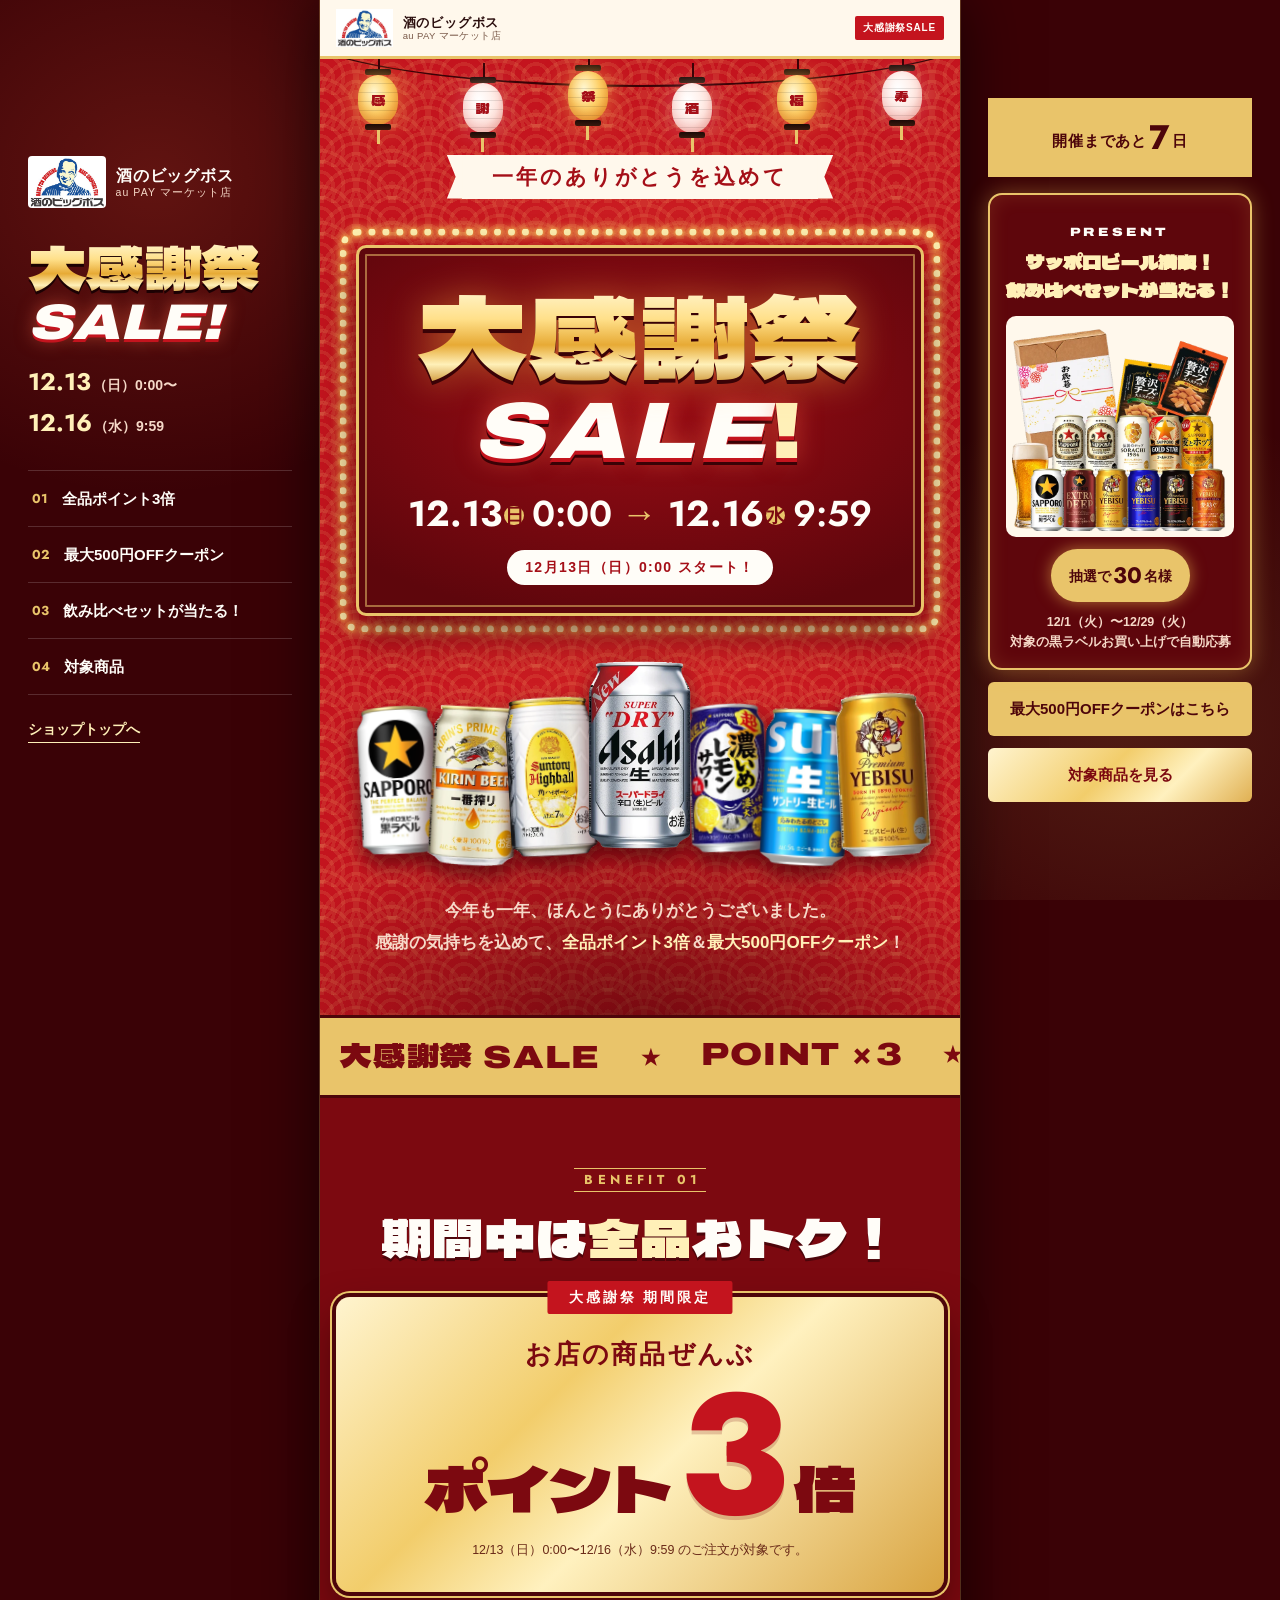
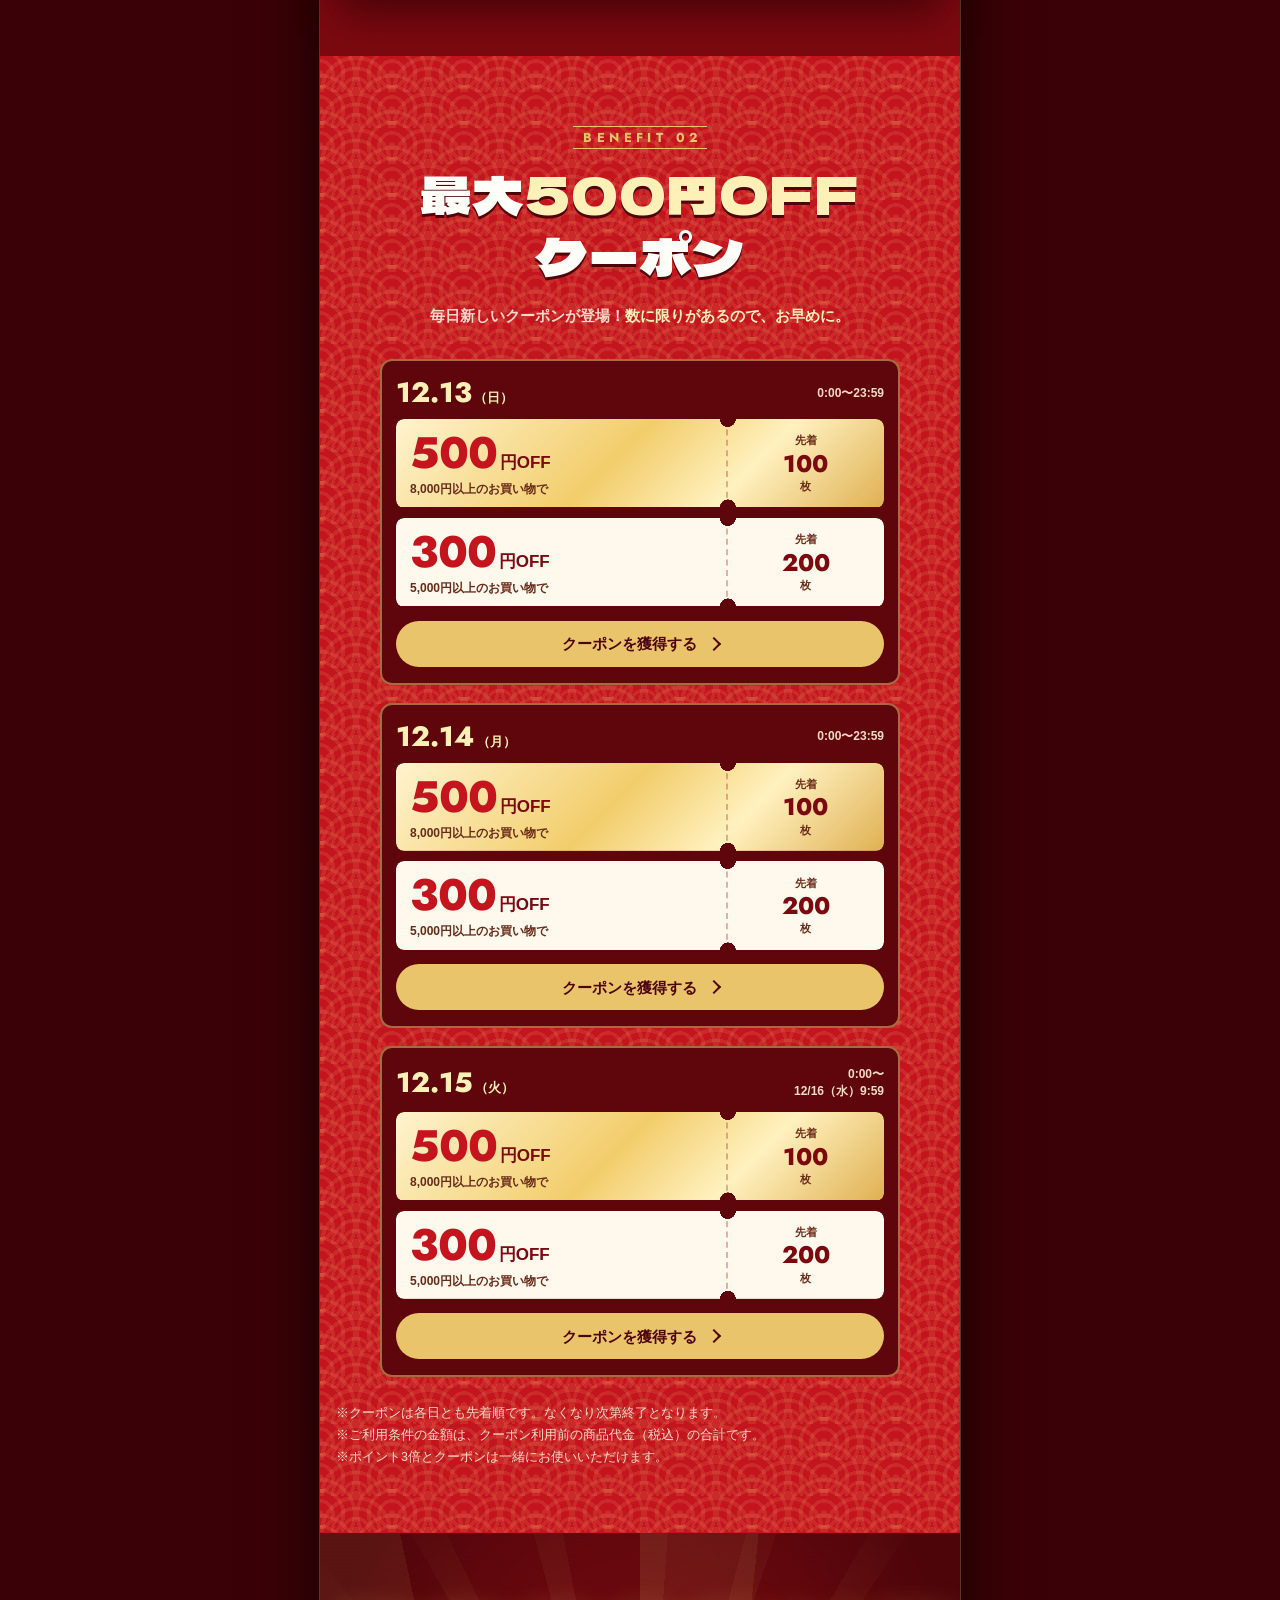
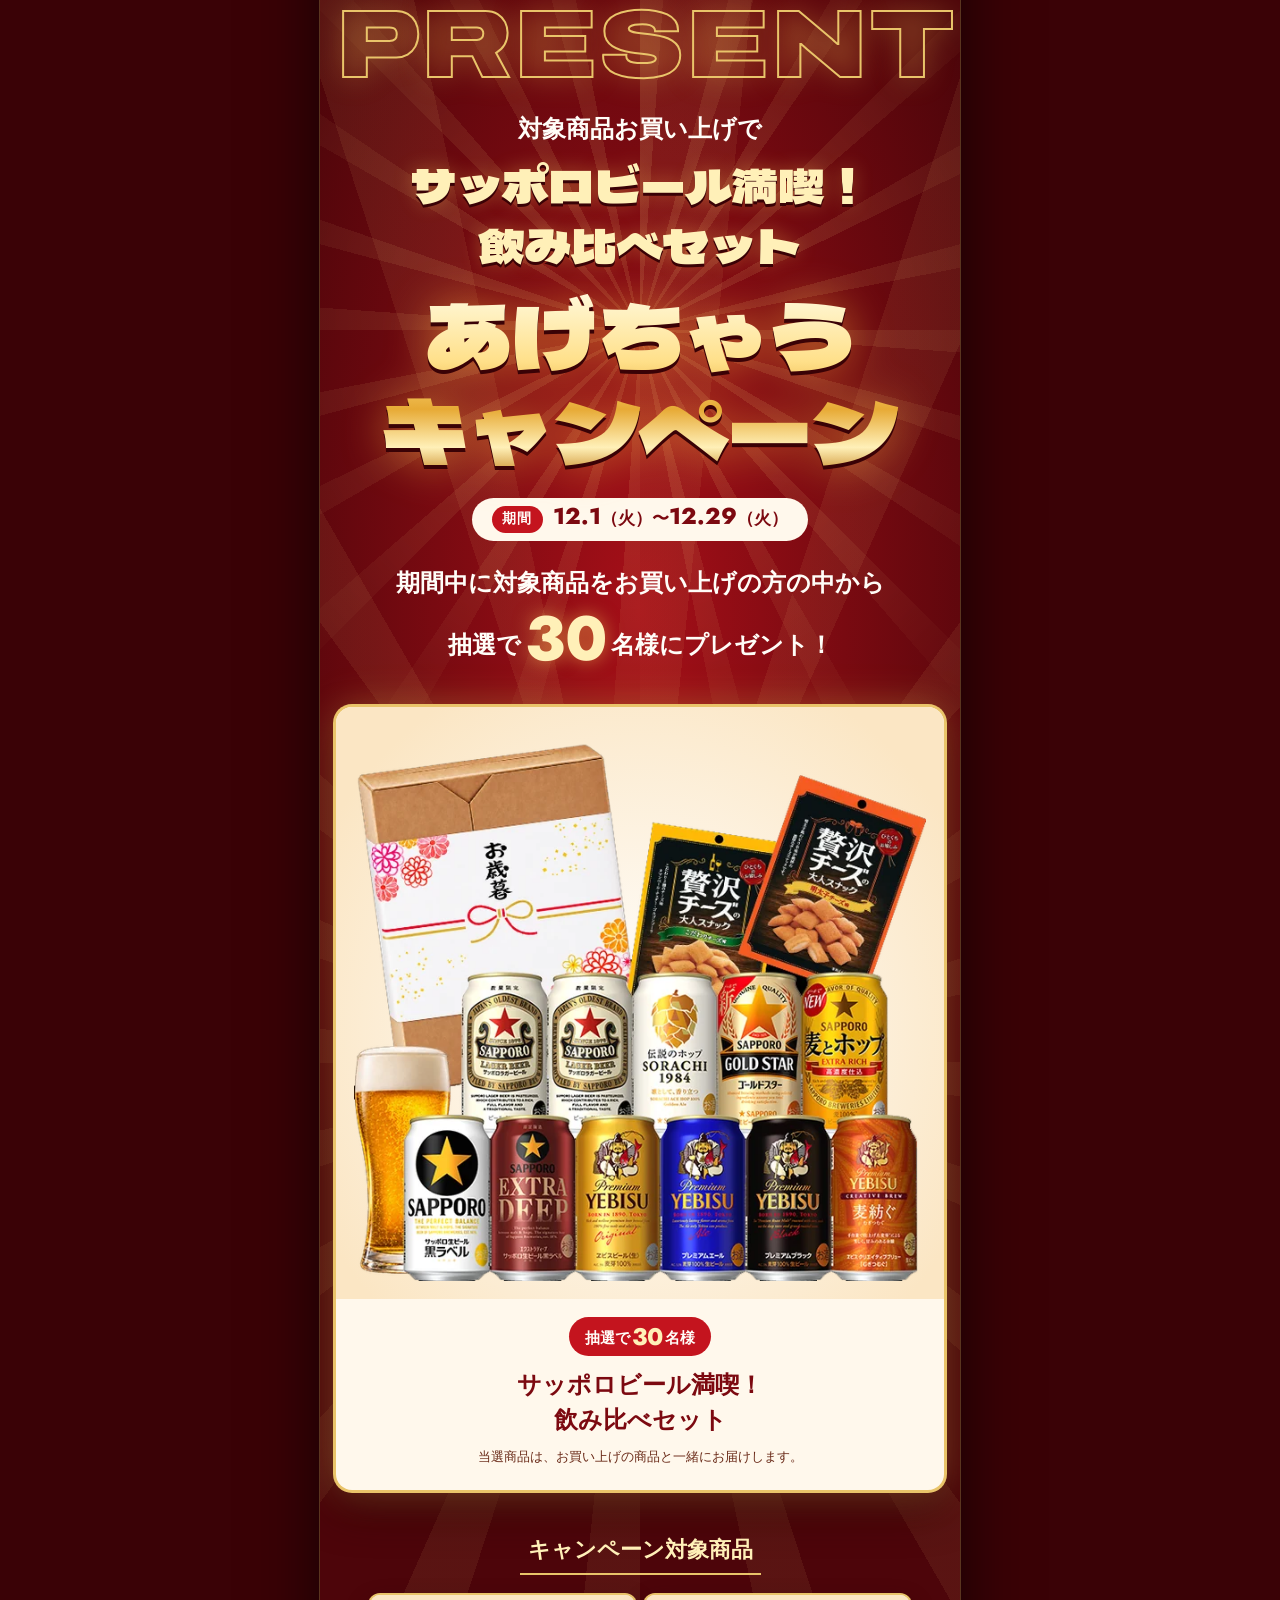
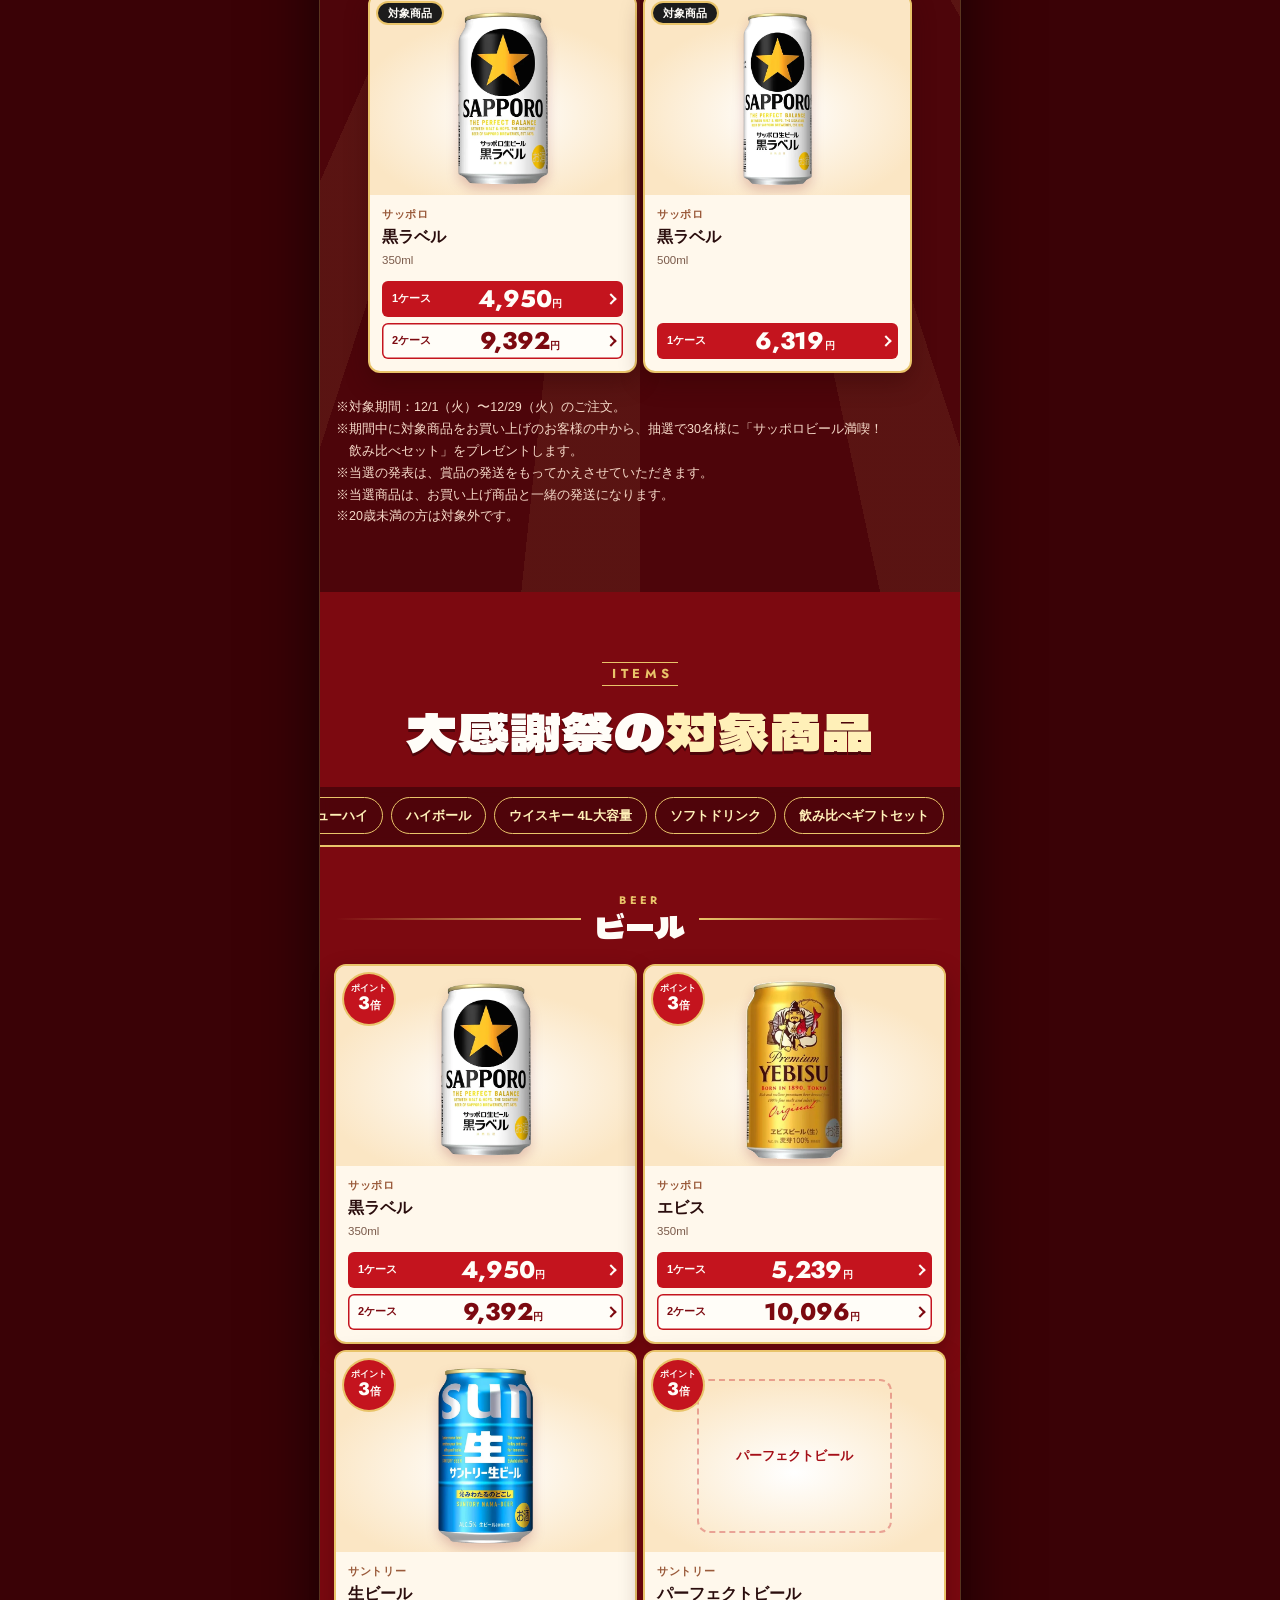
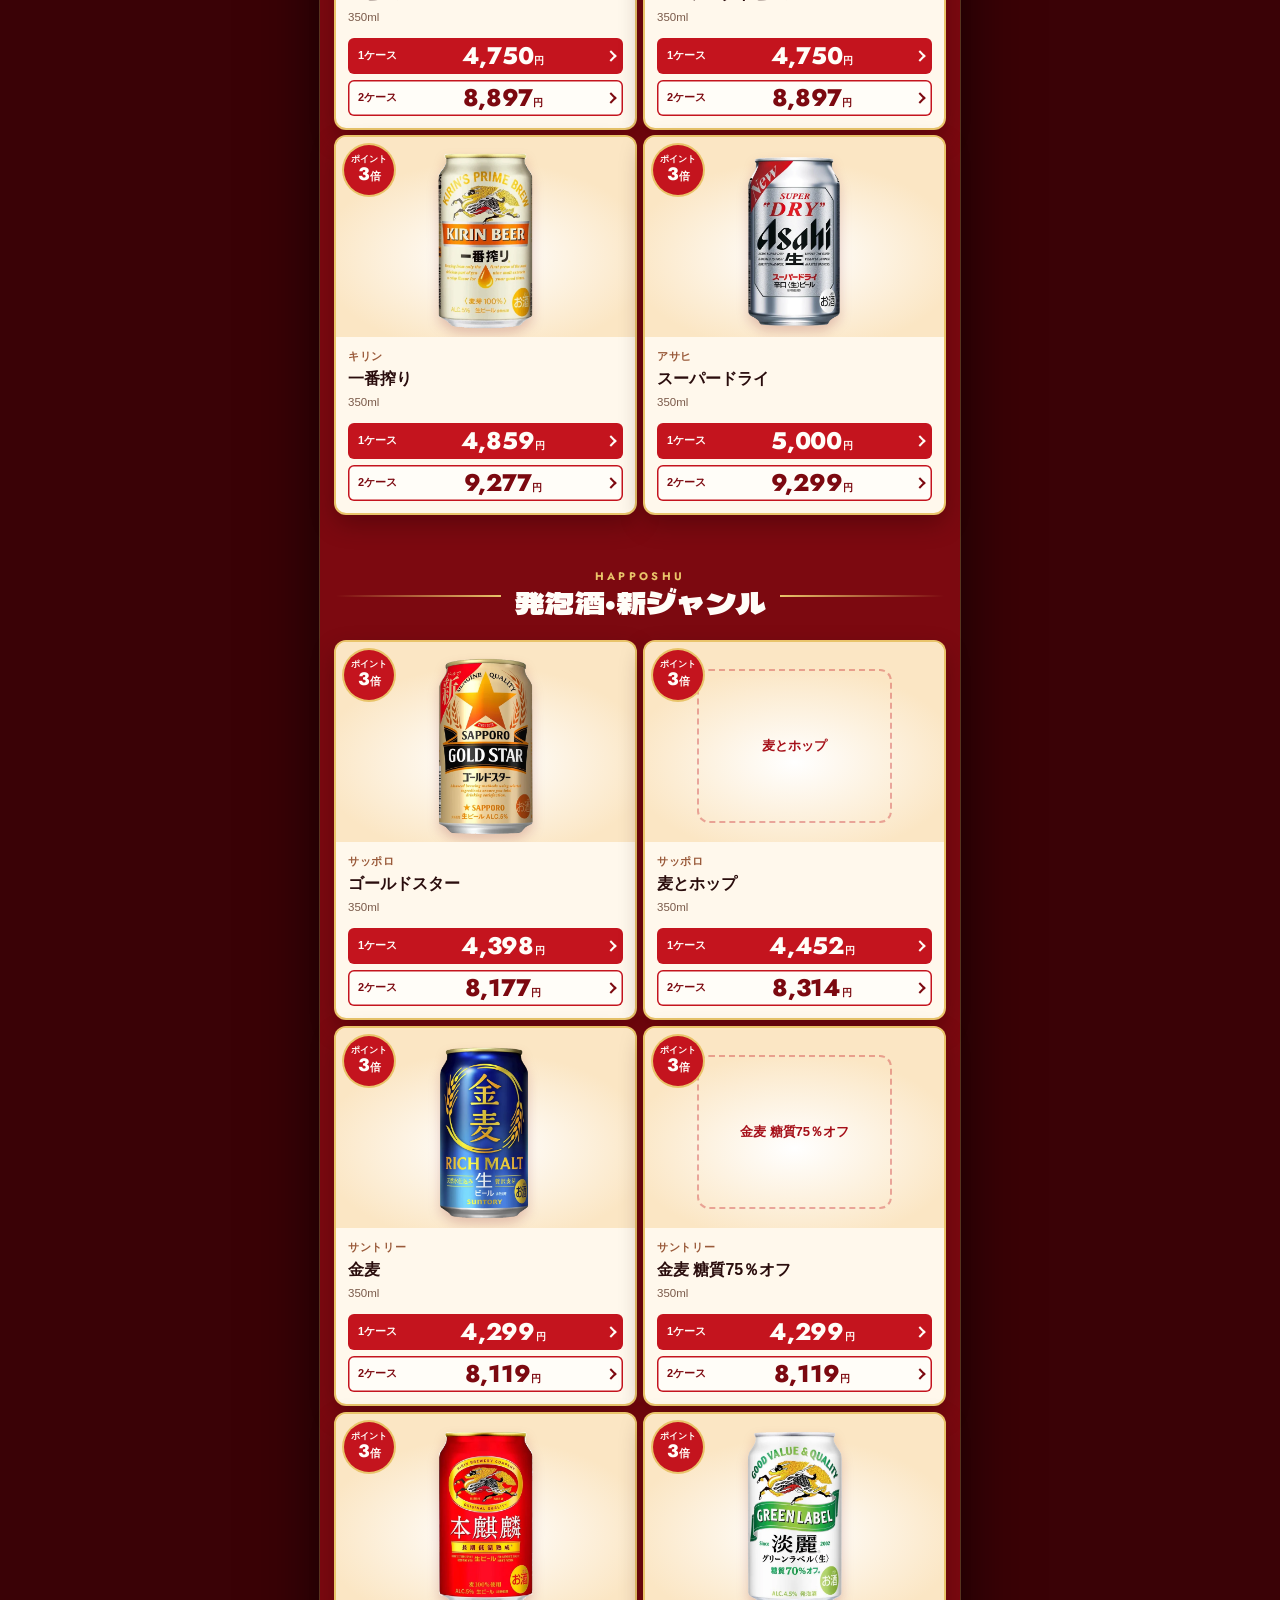
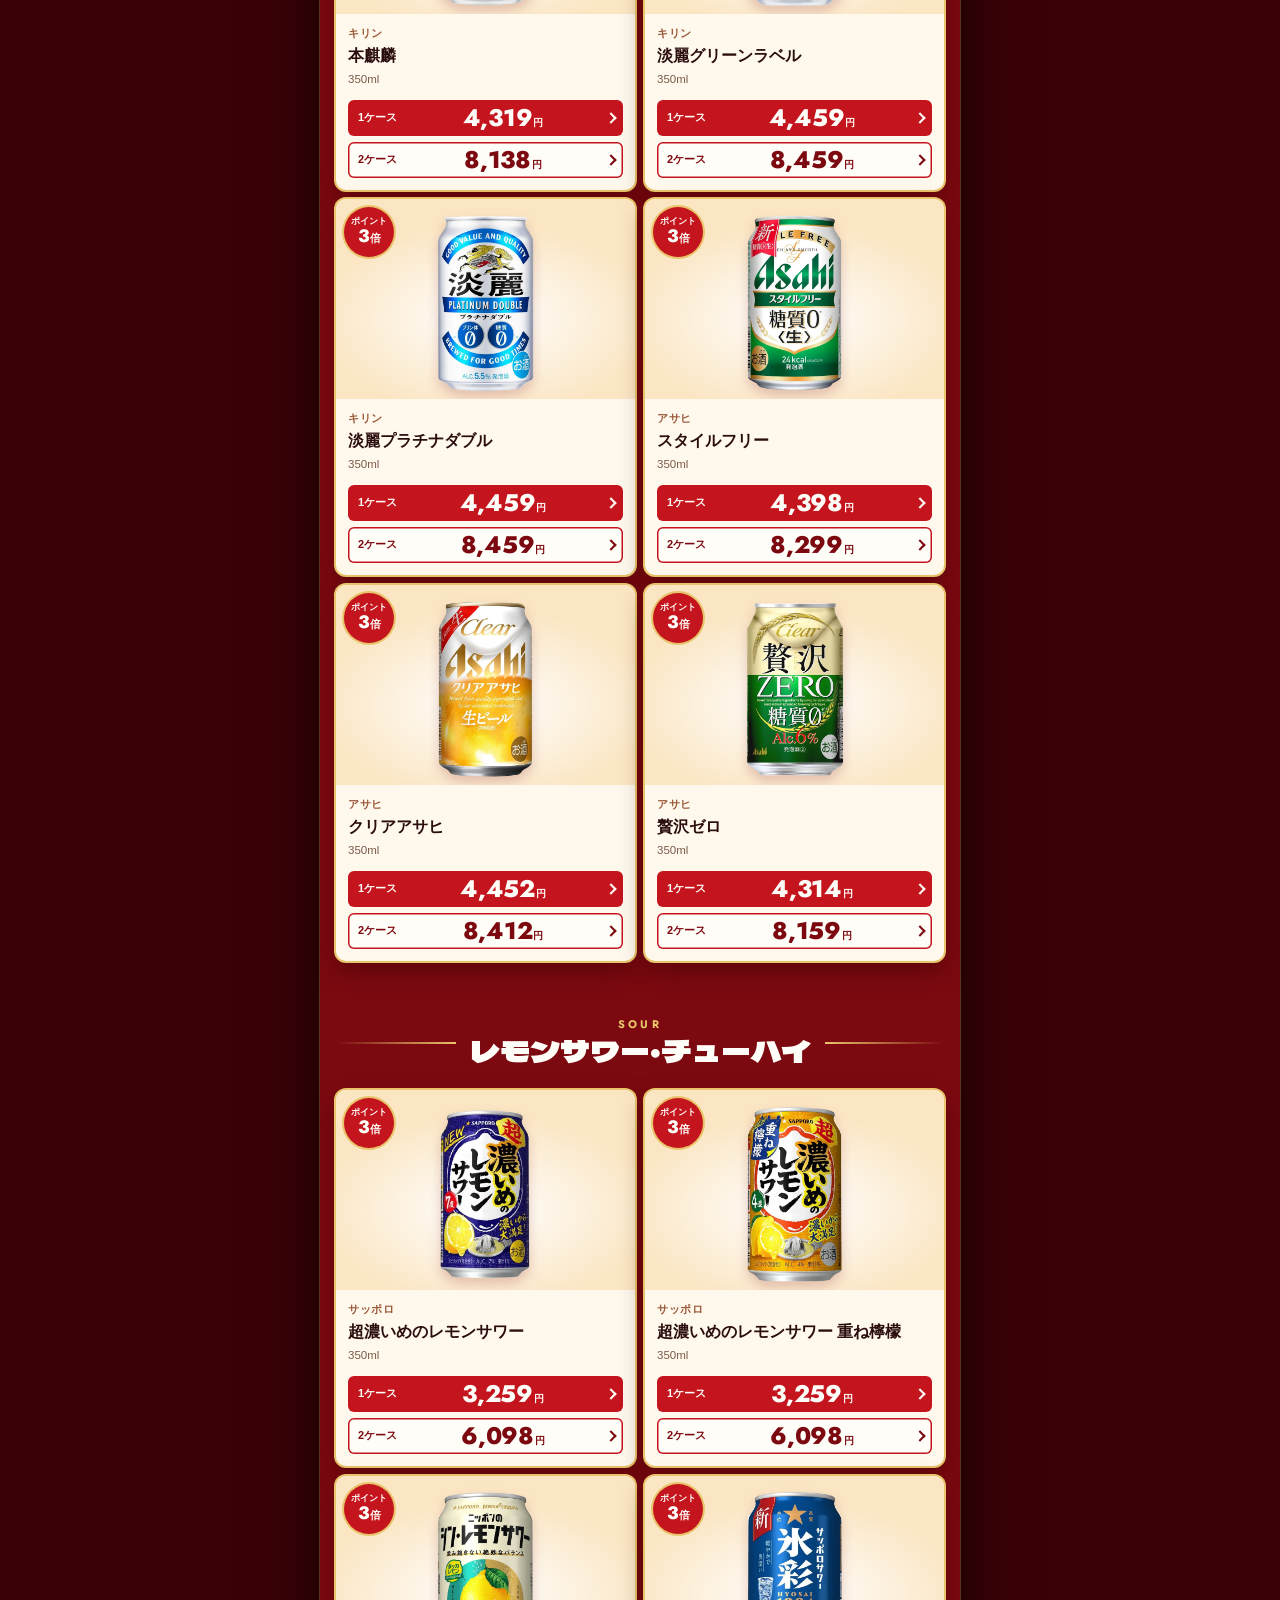
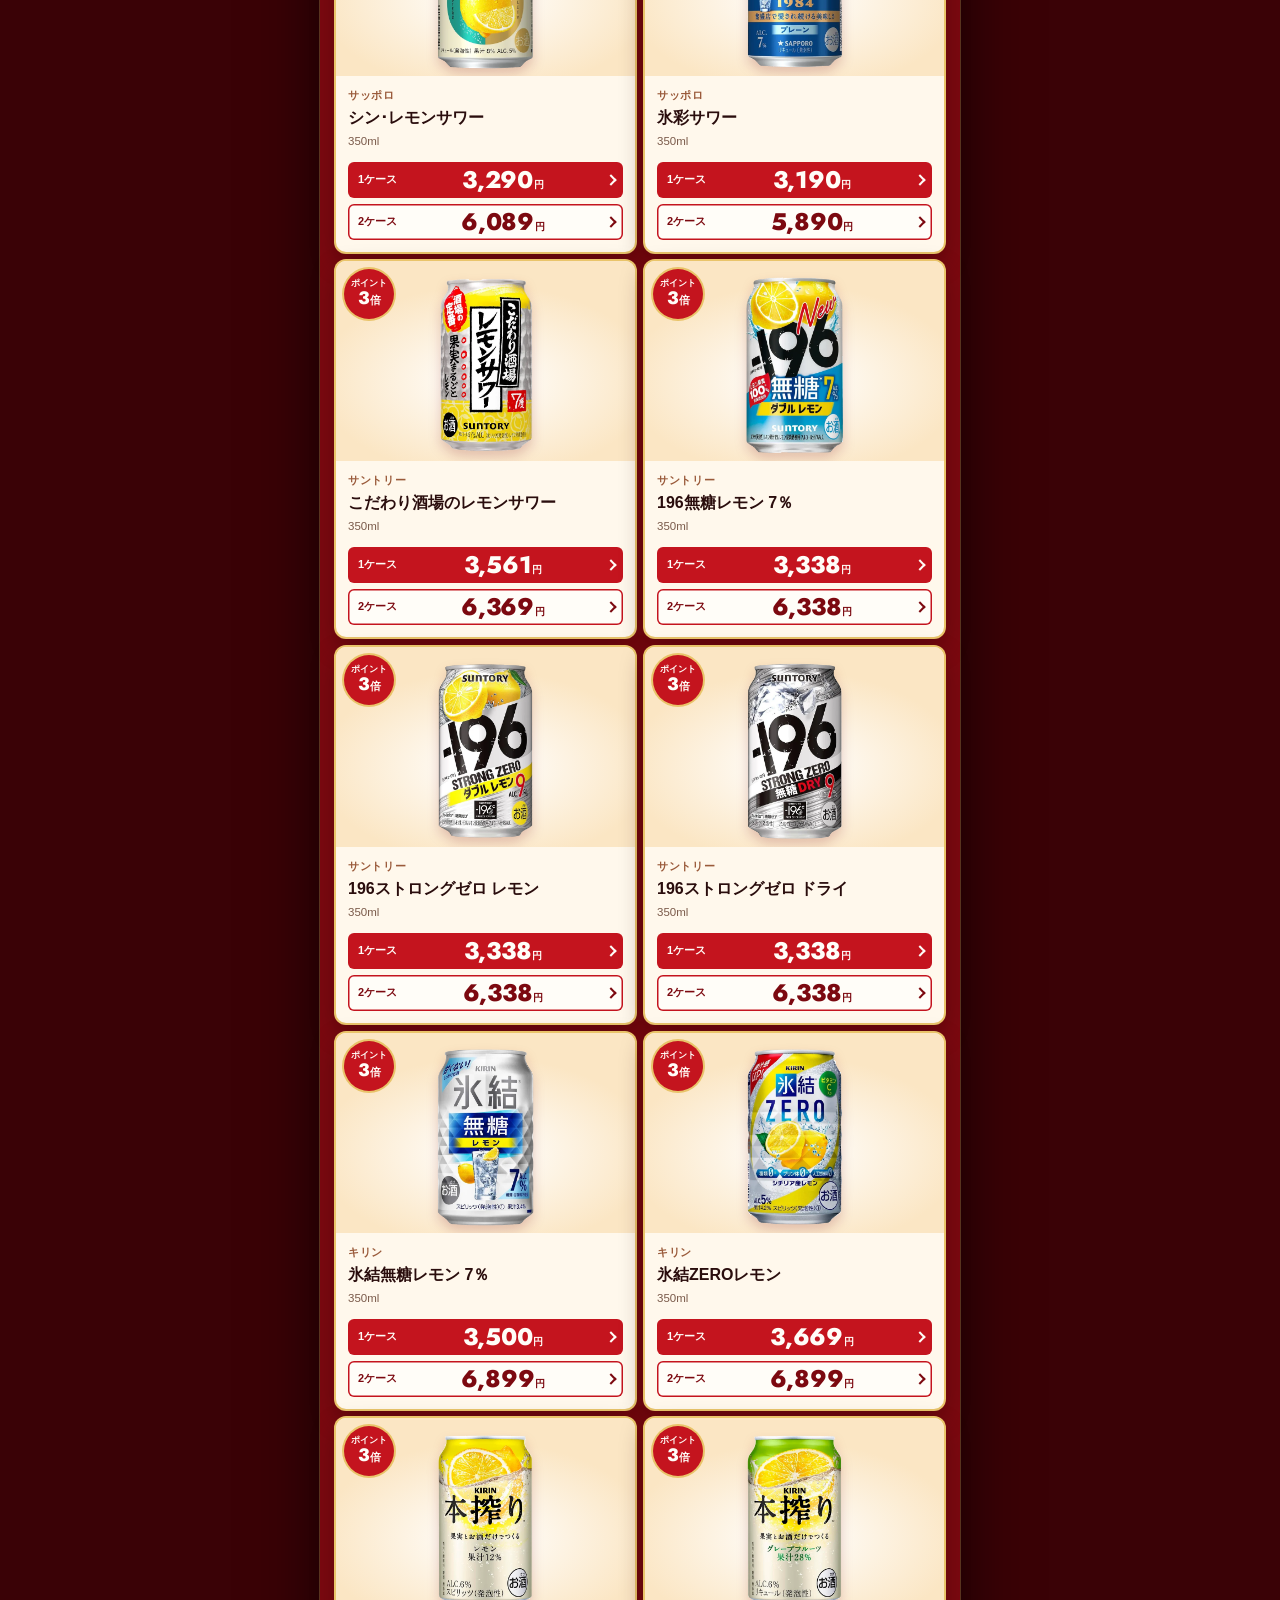
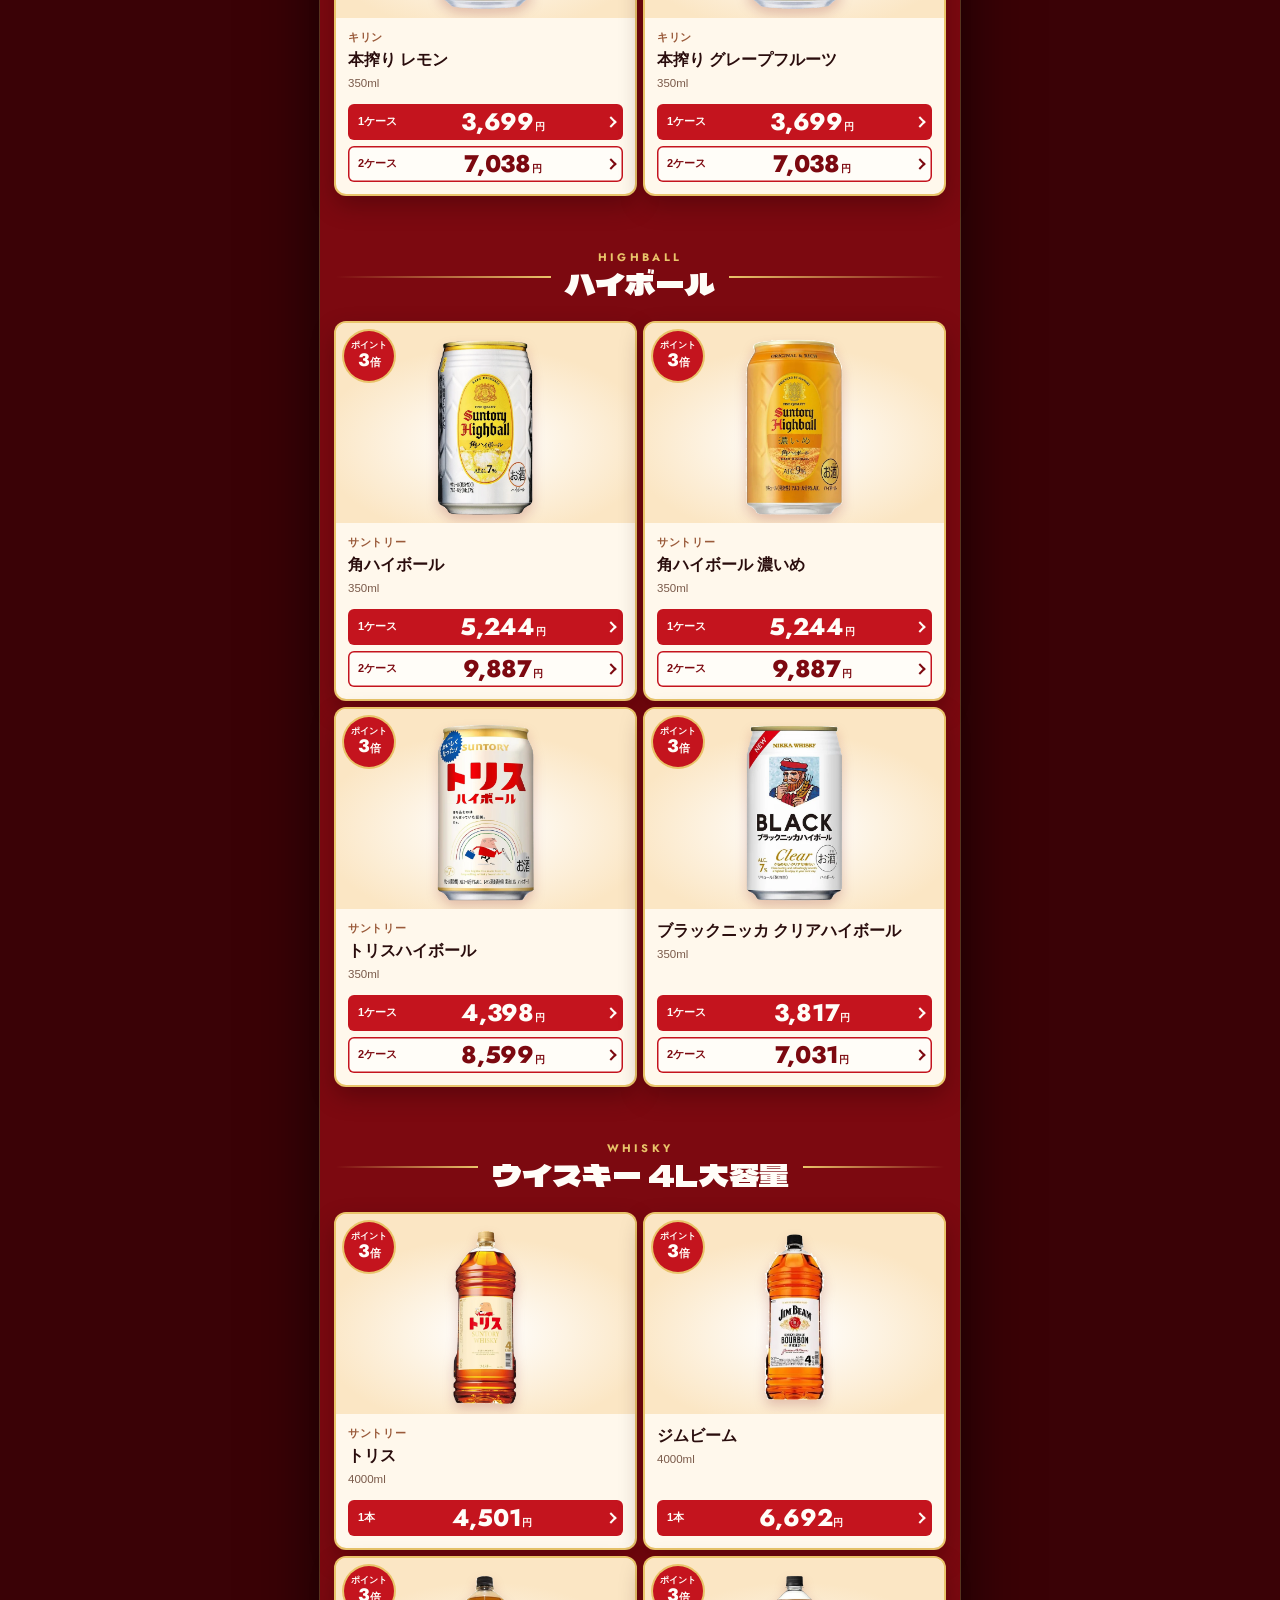
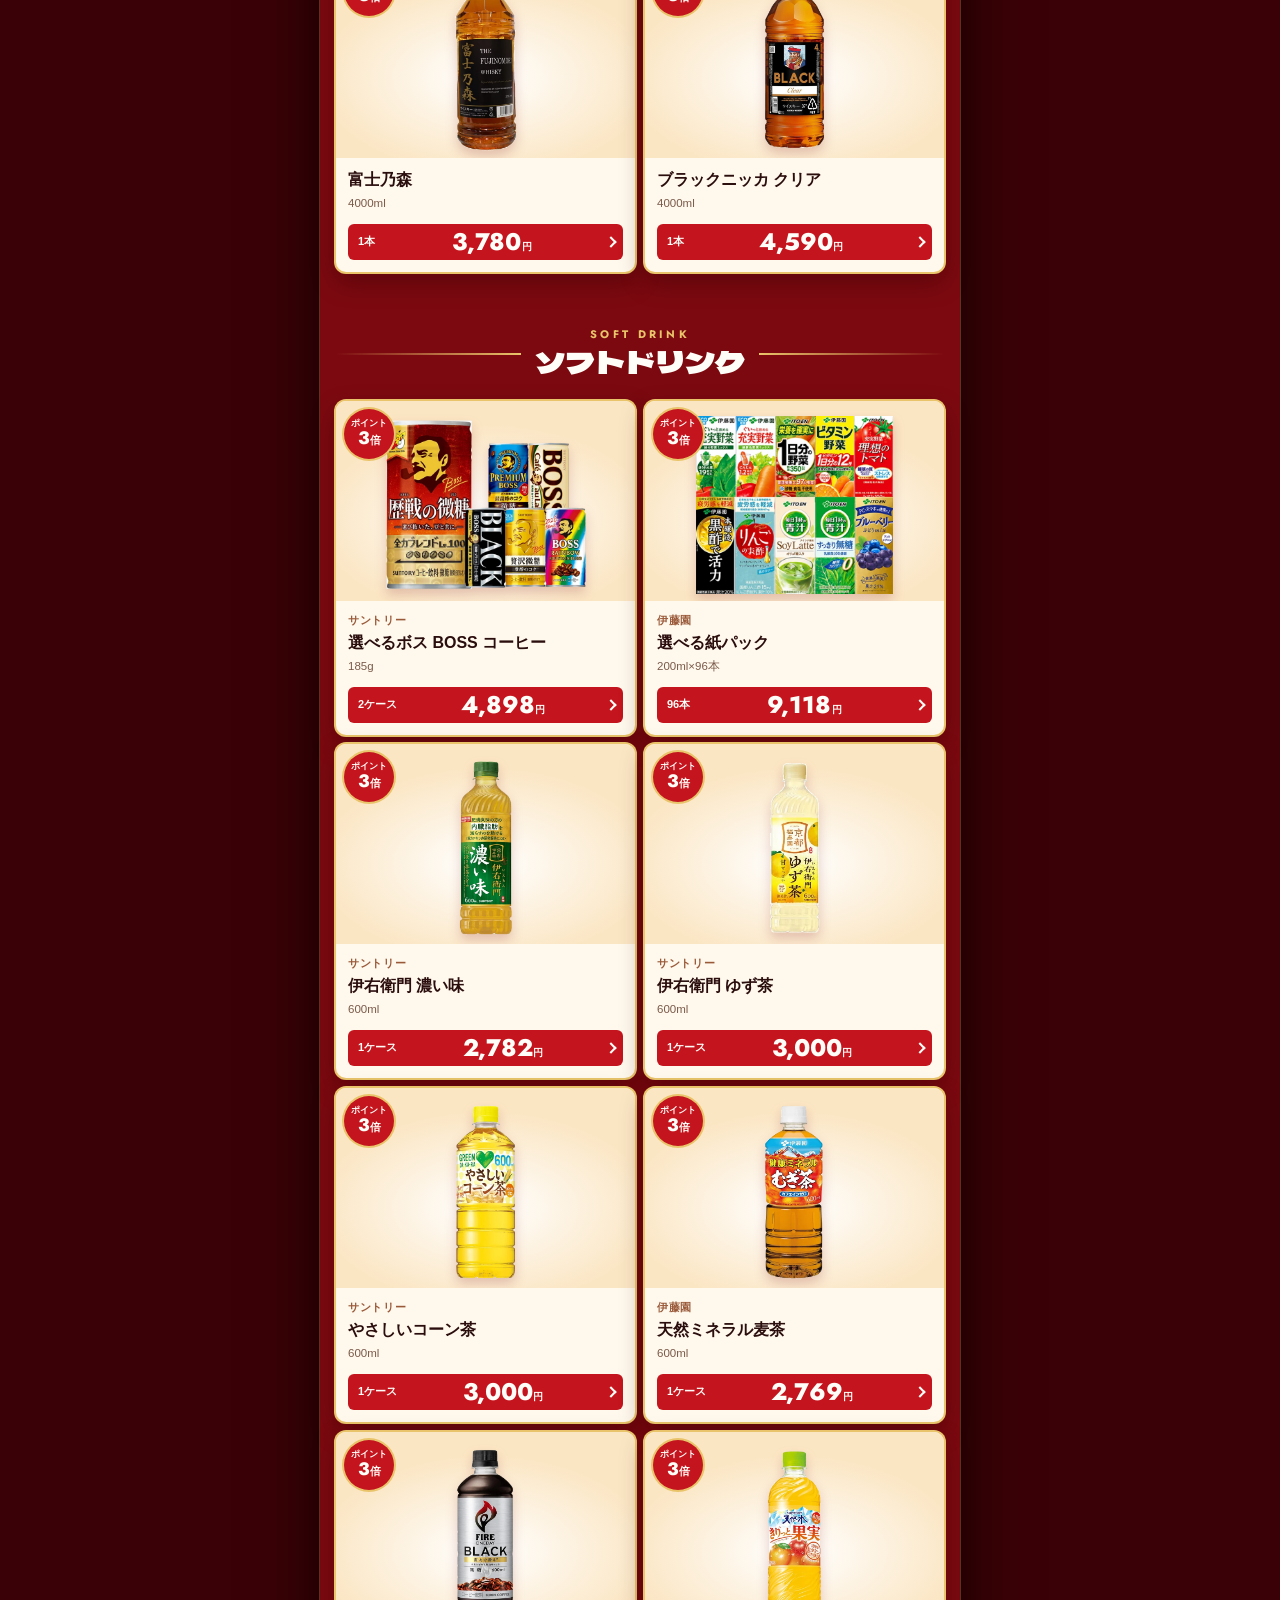
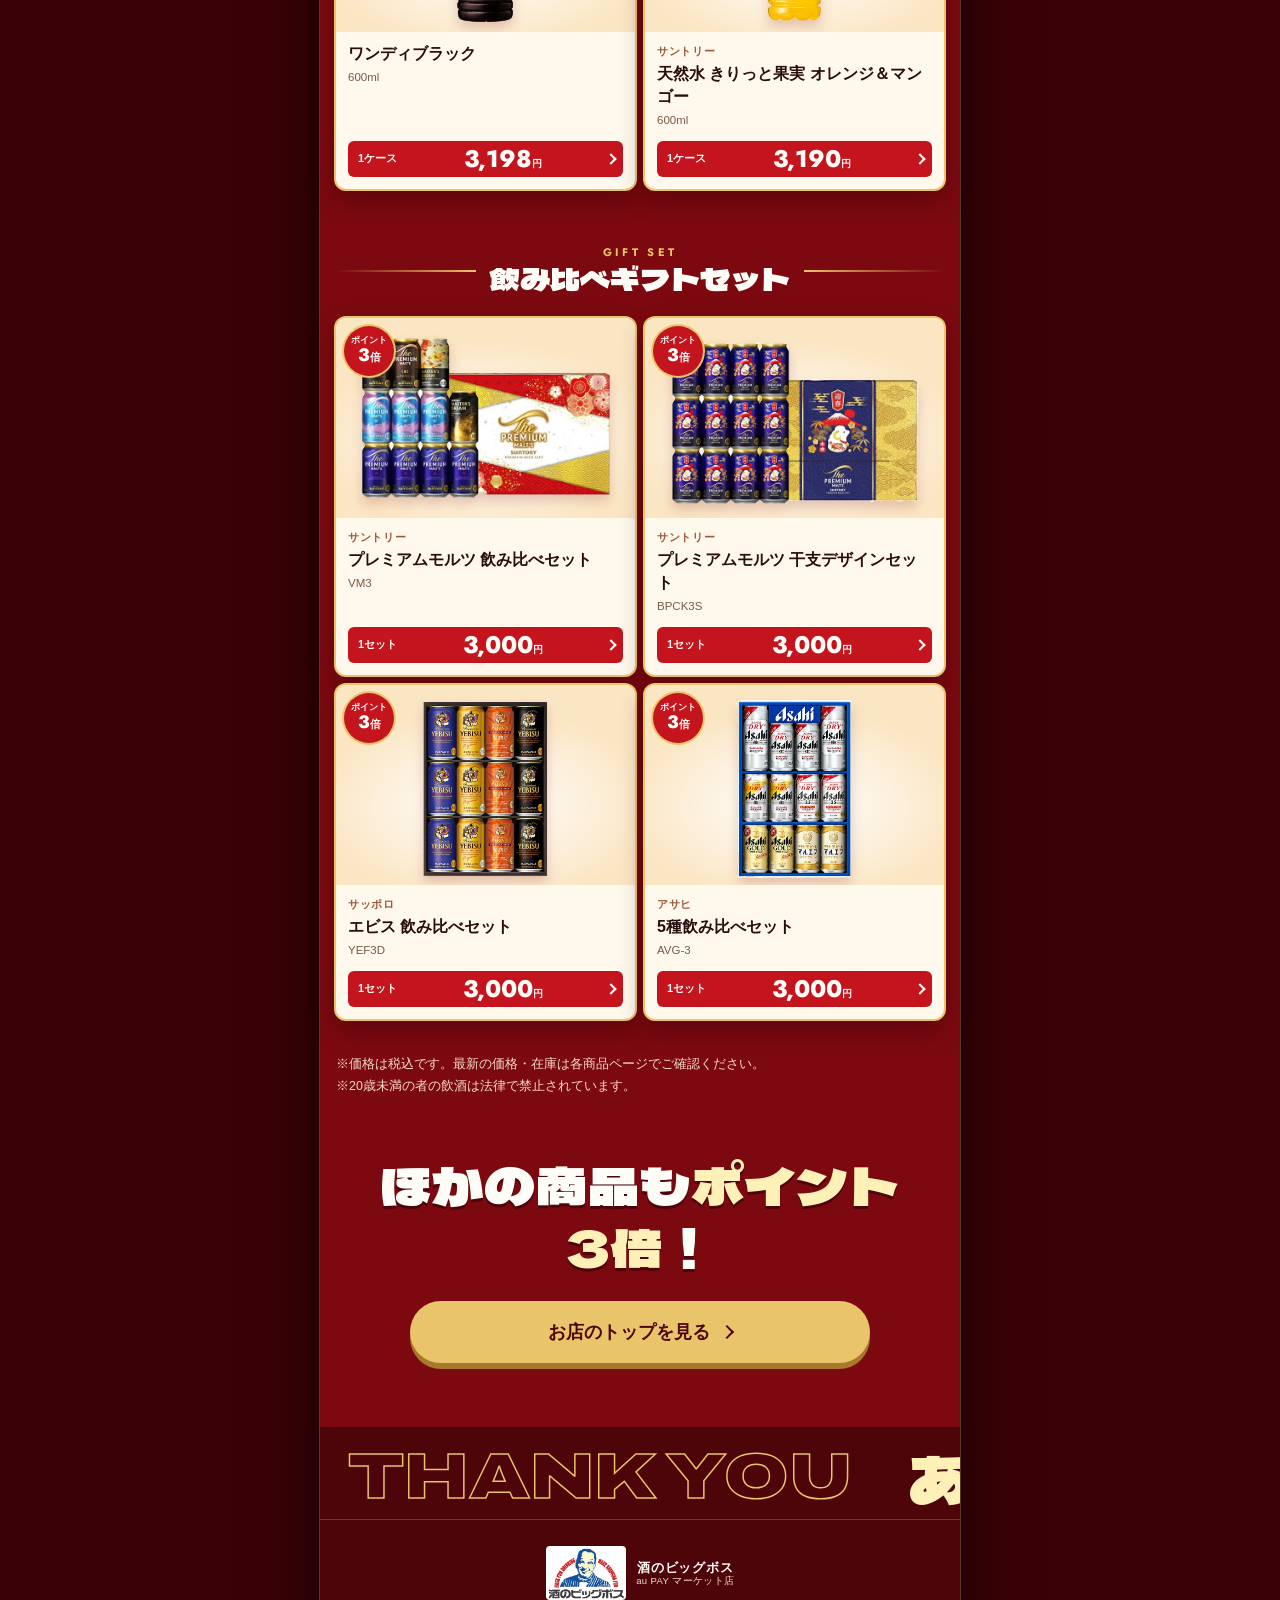
==== commit 2ddfd954: "au 大感謝祭：黒ラベル500の価格、PCの左右固定欄、プレゼント枠の光線を追加。黄色背景サンプルのCSSを保存 Co-Authored-By: Claude Opus 5.5 <noreply@an" ====
--- a/au-daikansha-2026/index.html
+++ b/au-daikansha-2026/index.html
@@ -9,13 +9,13 @@
 <meta name="description" content="大感謝祭SALE 12/13（日）0:00〜12/16（水）9:59。全品ポイント3倍、最大500円OFFクーポン。一年のありがとうを込めて、酒のビッグボスの大感謝祭。">
 <!-- 文字の形（フォント）はページ内に埋め込み済み（au は外部リンク不可のため）。使っている文字だけを入れている -->
 <style>
-@font-face{font-family:'Dela Gothic One';font-weight:400;font-display:swap;src:url([data-uri]) format('woff2')}
-@font-face{font-family:'Archivo';font-weight:800;font-stretch:125%;font-display:swap;src:url([data-uri]) format('woff2')}
-@font-face{font-family:'Archivo';font-weight:900;font-stretch:125%;font-display:swap;src:url([data-uri]) format('woff2')}
-@font-face{font-family:'Jost';font-weight:500;font-display:swap;src:url([data-uri]) format('woff2')}
-@font-face{font-family:'Jost';font-weight:600;font-display:swap;src:url([data-uri]) format('woff2')}
-@font-face{font-family:'Jost';font-weight:700;font-display:swap;src:url([data-uri]) format('woff2')}
-@font-face{font-family:'Jost';font-weight:800;font-display:swap;src:url([data-uri]) format('woff2')}
+@font-face{font-family:'Dela Gothic One';font-weight:400;font-display:swap;src:url([data-uri]) format('woff2')}
+@font-face{font-family:'Archivo';font-weight:800;font-stretch:125%;font-display:swap;src:url([data-uri]) format('woff2')}
+@font-face{font-family:'Archivo';font-weight:900;font-stretch:125%;font-display:swap;src:url([data-uri]) format('woff2')}
+@font-face{font-family:'Jost';font-weight:500;font-display:swap;src:url([data-uri]) format('woff2')}
+@font-face{font-family:'Jost';font-weight:600;font-display:swap;src:url([data-uri]) format('woff2')}
+@font-face{font-family:'Jost';font-weight:700;font-display:swap;src:url([data-uri]) format('woff2')}
+@font-face{font-family:'Jost';font-weight:800;font-display:swap;src:url([data-uri]) format('woff2')}
 </style>
 <style>
 :root{
@@ -35,7 +35,7 @@
 .num,.en{font-family:Jost,Futura,"Century Gothic",sans-serif;font-weight:700;letter-spacing:0}
 .nobr{display:inline-block;white-space:nowrap}
 .wrap{max-width:var(--cw);margin:0 auto;padding:0 40px}
-@media(max-width:640px){.wrap{padding:0 16px}}
+@container (max-width:640px){.wrap{padding:0 16px}}
 
 /* 青海波（せいがいは）：おめでたい和柄を赤の地に */
 .seigaiha{
@@ -56,7 +56,7 @@
 .brand b{display:block;font-weight:900;font-size:16px;letter-spacing:.06em}
 .brand small{display:block;font-size:10.5px;letter-spacing:.1em;color:#7a5a4a}
 .hd-tag{font-weight:900;font-size:12px;letter-spacing:.14em;color:var(--white);background:var(--red);padding:4px 12px;border-radius:2px;white-space:nowrap}
-@media(max-width:640px){header .wrap{height:56px}.brand img{height:38px}.brand b{font-size:13px}.brand small{font-size:9.5px;letter-spacing:.04em}.hd-tag{font-size:10px;padding:3px 8px;letter-spacing:.08em}}
+@container (max-width:640px){header .wrap{height:56px}.brand img{height:38px}.brand b{font-size:13px}.brand small{font-size:9.5px;letter-spacing:.04em}.hd-tag{font-size:10px;padding:3px 8px;letter-spacing:.08em}}
 
 /* ---------- FV ---------- */
 .fv{position:relative;overflow:hidden;padding:0 0 56px;
@@ -81,7 +81,7 @@
 .chochin .cap.b{margin-top:-1px}
 .chochin .tassel{width:3px;height:14px;margin:0 auto;background:var(--gold)}
 @keyframes sway{from{transform:rotate(-4deg)}to{transform:rotate(4deg)}}
-@media(max-width:640px){.lanterns{height:92px}.chochin{width:40px}.chochin .body{height:50px;font-size:14px}.chochin .cap{margin:0 7px;height:6px}.chochin:nth-child(n+7){display:none}}
+@container (max-width:640px){.lanterns{height:92px}.chochin{width:40px}.chochin .body{height:50px;font-size:14px}.chochin .cap{margin:0 7px;height:6px}.chochin:nth-child(n+7){display:none}}
 
 /* 紙吹雪 */
 .confetti{position:absolute;inset:0;pointer-events:none;overflow:hidden}
@@ -90,7 +90,7 @@
 @media(prefers-reduced-motion:reduce){.confetti,.ticker-in,.thanks-in{animation:none!important}.confetti{display:none}.chochin{animation:none}}
 
 .fv-sub{display:flex;justify-content:center;margin-top:4px}
-.fv-sub span{position:relative;display:inline-block;padding:6px 30px;background:var(--cream);color:var(--red-m);font-weight:900;font-size:clamp(15px,3.8vw,21px);letter-spacing:.14em;line-height:1.5}
+.fv-sub span{position:relative;display:inline-block;padding:6px 30px;background:var(--cream);color:var(--red-m);font-weight:900;font-size:clamp(15px,3.8cqw,21px);letter-spacing:.14em;line-height:1.5}
 .fv-sub span::before,.fv-sub span::after{content:"";position:absolute;top:0;bottom:0;width:16px;background:var(--cream)}
 .fv-sub span::before{left:-15px;clip-path:polygon(0 0,100% 0,100% 100%,0 100%,55% 50%)}
 .fv-sub span::after{right:-15px;clip-path:polygon(0 0,100% 0,45% 50%,100% 100%,0 100%)}
@@ -102,13 +102,13 @@
 .sign-in{position:relative;border-radius:10px;padding:30px 16px 28px;text-align:center;
   background:radial-gradient(ellipse 80% 70% at 50% 40%,#9b0c15,#5e060c 90%);border:3px solid var(--gold);box-shadow:inset 0 0 0 6px #5e060c,inset 0 0 0 8px #e9c46a88,0 18px 40px #3a0206aa}
 .fv-title{line-height:1}
-.fv-title .jp{display:block;font-family:"Dela Gothic One",sans-serif;font-weight:400;font-size:clamp(64px,17vw,150px);letter-spacing:.02em;
+.fv-title .jp{display:block;font-family:"Dela Gothic One",sans-serif;font-weight:400;font-size:clamp(64px,17cqw,150px);letter-spacing:.02em;
   background:linear-gradient(180deg,#fffbe2 0%,#ffe08a 38%,#e7aa35 62%,#fff0b8 80%,#c98a26 100%);-webkit-background-clip:text;background-clip:text;color:transparent;
   filter:drop-shadow(0 4px 0 #3a0206) drop-shadow(0 0 18px #ffb84066)}
-.fv-title .en{display:block;margin-top:6px;font-family:Archivo,sans-serif;font-stretch:125%;font-weight:900;font-size:clamp(46px,12.5vw,108px);letter-spacing:.06em;color:var(--white);
+.fv-title .en{display:block;margin-top:6px;font-family:Archivo,sans-serif;font-stretch:125%;font-weight:900;font-size:clamp(46px,12.5cqw,108px);letter-spacing:.06em;color:var(--white);
   -webkit-text-stroke:0;text-shadow:0 4px 0 var(--red),0 7px 0 #3a0206,0 0 24px #ff6a4a88;font-style:italic}
 .fv-title .en i{font-style:normal;color:var(--gold-l)}
-.period{margin:22px auto 0;display:flex;align-items:center;justify-content:center;flex-wrap:wrap;gap:4px 10px;font-family:Jost,sans-serif;font-weight:800;font-size:clamp(22px,6vw,36px);line-height:1.1;color:var(--white)}
+.period{margin:22px auto 0;display:flex;align-items:center;justify-content:center;flex-wrap:wrap;gap:4px 10px;font-family:Jost,sans-serif;font-weight:800;font-size:clamp(22px,6cqw,36px);line-height:1.1;color:var(--white)}
 .period .dw{display:inline-grid;place-items:center;width:1.05em;height:1.05em;margin:0 .12em;border-radius:50%;background:var(--gold);color:var(--red-d);font-family:"Noto Sans JP",sans-serif;font-weight:900;font-size:.52em;vertical-align:.25em}
 .period .t{font-weight:600;margin-left:.15em}
 .period .ar{color:var(--gold);font-weight:500}
@@ -123,13 +123,13 @@
 .cans img:nth-child(odd){transform:translateY(-10px) rotate(-3deg)}
 .cans img:nth-child(even){transform:rotate(3deg)}
 .cans img:nth-child(4){width:19%;max-width:140px;z-index:1;transform:translateY(-14px)}
-.fv-lead{margin-top:28px;text-align:center;font-weight:700;font-size:clamp(14px,3.8vw,17px);line-height:1.9;color:var(--sub)}
+.fv-lead{margin-top:28px;text-align:center;font-weight:700;font-size:clamp(14px,3.8cqw,17px);line-height:1.9;color:var(--sub)}
 .fv-lead b{color:var(--gold-l)}
 
 /* ---------- 流れる帯 ---------- */
 .ticker{overflow:hidden;background:var(--gold);color:var(--red-d);border-block:3px solid var(--red-dd);white-space:nowrap}
 .ticker-in{display:inline-flex;animation:tick 26s linear infinite}
-.ticker span{font-family:Archivo,sans-serif;font-stretch:125%;font-weight:900;font-size:clamp(22px,5vw,34px);padding:8px 20px;letter-spacing:.04em}
+.ticker span{font-family:Archivo,sans-serif;font-stretch:125%;font-weight:900;font-size:clamp(22px,5cqw,34px);padding:8px 20px;letter-spacing:.04em}
 .ticker span b{font-family:"Dela Gothic One";font-weight:400}
 .ticker span::after{content:"★";margin-left:40px;font-size:.6em;vertical-align:.25em}
 @keyframes tick{to{transform:translateX(-50%)}}
@@ -138,7 +138,7 @@
 .sec{padding:64px 0}
 .shout{text-align:center;line-height:1.2}
 .shout .kick{display:inline-block;font-family:Jost,sans-serif;font-weight:700;font-size:13px;letter-spacing:.34em;color:var(--gold);border-top:1px solid var(--gold);border-bottom:1px solid var(--gold);padding:3px 4px 3px 10px;margin-bottom:14px}
-.shout .big{display:block;font-family:"Dela Gothic One",sans-serif;font-weight:400;font-size:clamp(30px,8vw,52px);letter-spacing:.02em;color:var(--white);text-shadow:0 3px 0 var(--red-dd)}
+.shout .big{display:block;font-family:"Dela Gothic One",sans-serif;font-weight:400;font-size:clamp(30px,8cqw,52px);letter-spacing:.02em;color:var(--white);text-shadow:0 3px 0 var(--red-dd)}
 .shout .big em{font-style:normal;color:var(--gold-l)}
 
 /* ---------- 特典①：ポイント3倍 ---------- */
@@ -146,10 +146,10 @@
 .p3{position:relative;max-width:760px;margin:30px auto 0;padding:34px 20px 30px;text-align:center;border-radius:14px;
   background:linear-gradient(135deg,#fff4cf,#f2cd6b 35%,#fff1bf 55%,#d9a441 100%);color:var(--red-d);box-shadow:0 0 0 4px var(--red-dd),0 0 0 6px var(--gold),0 20px 40px #2a0205aa}
 .p3 .ribbon{position:absolute;left:50%;top:-16px;transform:translateX(-50%);background:var(--red);color:var(--white);font-weight:900;font-size:14px;letter-spacing:.2em;padding:4px 22px;border-radius:2px;white-space:nowrap}
-.p3 .l1{font-weight:900;font-size:clamp(18px,5vw,26px);letter-spacing:.08em}
+.p3 .l1{font-weight:900;font-size:clamp(18px,5cqw,26px);letter-spacing:.08em}
 .p3 .l2{display:flex;align-items:baseline;justify-content:center;gap:6px;margin-top:4px;font-family:"Dela Gothic One",sans-serif;line-height:1}
-.p3 .l2 .w{font-size:clamp(36px,10vw,62px)}
-.p3 .l2 .n{font-family:Jost,sans-serif;font-weight:800;font-size:clamp(96px,27vw,170px);line-height:.85;color:var(--red);text-shadow:0 4px 0 #7c091033}
+.p3 .l2 .w{font-size:clamp(36px,10cqw,62px)}
+.p3 .l2 .n{font-family:Jost,sans-serif;font-weight:800;font-size:clamp(96px,27cqw,170px);line-height:.85;color:var(--red);text-shadow:0 4px 0 #7c091033}
 .p3 .note{margin-top:14px;font-size:12.5px;line-height:1.7;color:#6a2a18}
 
 /* ---------- 特典②：クーポン ---------- */
@@ -157,7 +157,7 @@
 .cp-lead{text-align:center;margin-top:16px;font-weight:700;color:var(--sub);font-size:15px}
 .cp-lead b{color:var(--gold-l)}
 .days{display:grid;grid-template-columns:repeat(3,1fr);gap:18px;margin-top:30px}
-@media(max-width:860px){.days{grid-template-columns:1fr;max-width:520px;margin-inline:auto}}
+@container (max-width:860px){.days{grid-template-columns:1fr;max-width:520px;margin-inline:auto}}
 .day{position:relative;border-radius:12px;background:#5e060c;border:2px solid #e9c46a88;padding:18px 14px 16px;transition:opacity .3s}
 .day.today{border-color:var(--gold);box-shadow:0 0 0 3px #e9c46a55,0 0 30px #ffcf5a55}
 .day.done{opacity:.5}
@@ -193,15 +193,15 @@
 @keyframes spin{to{transform:rotate(360deg)}}
 @media(prefers-reduced-motion:reduce){.pz::before{animation:none}}
 .pz .wrap{position:relative;text-align:center}
-.pz-en{font-family:Archivo,sans-serif;font-stretch:125%;font-weight:900;font-size:clamp(54px,15vw,120px);line-height:1;letter-spacing:.02em;color:transparent;-webkit-text-stroke:2px var(--gold);text-shadow:0 0 30px #ffcf5a44}
-.pz-lead{margin-top:18px;font-weight:900;font-size:clamp(17px,4.6vw,24px);color:var(--white);line-height:1.5}
-.pz-prize{display:block;margin-top:8px;font-family:"Dela Gothic One",sans-serif;font-weight:400;font-size:clamp(26px,7.4vw,46px);line-height:1.3;color:var(--gold-l);text-shadow:0 3px 0 #3a0206,0 0 20px #ffcf5a55}
-.pz-ttl{display:block;margin-top:10px;font-family:"Dela Gothic One",sans-serif;font-weight:400;font-size:clamp(46px,13.6vw,104px);line-height:1.1;letter-spacing:-.01em;
+.pz-en{font-family:Archivo,sans-serif;font-stretch:125%;font-weight:900;font-size:clamp(54px,15cqw,120px);line-height:1;letter-spacing:.02em;color:transparent;-webkit-text-stroke:2px var(--gold);text-shadow:0 0 30px #ffcf5a44}
+.pz-lead{margin-top:18px;font-weight:900;font-size:clamp(17px,4.6cqw,24px);color:var(--white);line-height:1.5}
+.pz-prize{display:block;margin-top:8px;font-family:"Dela Gothic One",sans-serif;font-weight:400;font-size:clamp(26px,7.4cqw,46px);line-height:1.3;color:var(--gold-l);text-shadow:0 3px 0 #3a0206,0 0 20px #ffcf5a55}
+.pz-ttl{display:block;margin-top:10px;font-family:"Dela Gothic One",sans-serif;font-weight:400;font-size:clamp(46px,13.6cqw,104px);line-height:1.1;letter-spacing:-.01em;
   background:linear-gradient(180deg,#fffbe2 0%,#ffe08a 40%,#e7aa35 65%,#fff0b8 85%,#c98a26 100%);-webkit-background-clip:text;background-clip:text;color:transparent;filter:drop-shadow(0 4px 0 #3a0206) drop-shadow(0 0 22px #ffb84077)}
-.pz-period{display:inline-flex;align-items:center;gap:10px;margin-top:22px;padding:6px 20px;border-radius:99px;background:var(--cream);color:var(--red-d);font-weight:900;font-size:clamp(14px,3.8vw,17px)}
+.pz-period{display:inline-flex;align-items:center;gap:10px;margin-top:22px;padding:6px 20px;border-radius:99px;background:var(--cream);color:var(--red-d);font-weight:900;font-size:clamp(14px,3.8cqw,17px)}
 .pz-period b{font-family:Jost,sans-serif;font-weight:800;font-size:1.35em;line-height:1}
 .pz-period i{font-style:normal;background:var(--red);color:var(--white);border-radius:99px;padding:1px 10px;font-size:.8em;letter-spacing:.1em}
-.pz-win{margin-top:26px;font-weight:900;font-size:clamp(18px,5vw,24px);color:var(--white);line-height:1.3}
+.pz-win{margin-top:26px;font-weight:900;font-size:clamp(18px,5cqw,24px);color:var(--white);line-height:1.3}
 .pz-win .n{font-family:Jost,sans-serif;font-weight:800;font-size:2.6em;color:var(--gold-l);vertical-align:-.12em;margin:0 4px;text-shadow:0 0 18px #ffcf5a88}
 .pz-card{display:grid;grid-template-columns:1fr 1fr;align-items:center;max-width:820px;margin:28px auto 0;border-radius:16px;overflow:hidden;background:var(--cream);color:var(--ink);box-shadow:0 0 0 3px var(--gold),0 0 40px #ffcf5a55,0 20px 40px #2a0205aa;text-align:left}
 .pz-card .ph{background:radial-gradient(ellipse at 50% 55%,#fff,#fbe6c4 85%);padding:18px}
@@ -209,13 +209,13 @@
 .pz-card .tx{padding:22px 24px}
 .pz-card .badge{display:inline-block;background:var(--red);color:var(--white);font-weight:900;font-size:15px;border-radius:99px;padding:4px 16px;line-height:1.3}
 .pz-card .badge b{font-family:Jost,sans-serif;font-weight:800;font-size:1.6em;color:var(--gold-l);margin:0 2px;vertical-align:-.08em}
-.pz-card h3{margin-top:12px;font-weight:900;font-size:clamp(18px,4.8vw,24px);line-height:1.45;color:var(--red-d)}
+.pz-card h3{margin-top:12px;font-weight:900;font-size:clamp(18px,4.8cqw,24px);line-height:1.45;color:var(--red-d)}
 .pz-card p{margin-top:8px;font-size:13px;color:#6a2a18;line-height:1.7}
-@media(max-width:640px){.pz-card{grid-template-columns:1fr}.pz-card .tx{text-align:center;padding:18px 16px 22px}}
+@container (max-width:640px){.pz-card{grid-template-columns:1fr}.pz-card .tx{text-align:center;padding:18px 16px 22px}}
 .pz-tg{margin-top:40px}
-.pz-tg h3{display:inline-block;font-weight:900;font-size:clamp(17px,4.6vw,22px);color:var(--gold-l);border-bottom:2px solid var(--gold);padding:0 8px 4px}
+.pz-tg h3{display:inline-block;font-weight:900;font-size:clamp(17px,4.6cqw,22px);color:var(--gold-l);border-bottom:2px solid var(--gold);padding:0 8px 4px}
 .pz-tg .grid{grid-template-columns:repeat(2,1fr);max-width:540px;margin:20px auto 0;text-align:left}
-@media(max-width:640px){.pz-tg .grid{grid-template-columns:repeat(2,1fr)}}
+@container (max-width:640px){.pz-tg .grid{grid-template-columns:repeat(2,1fr)}}
 .pz-tg .card .pt{width:auto;height:auto;border-radius:99px;padding:4px 10px;flex-direction:row;font-size:11px;gap:0;background:#1c1c1c}
 .pz .notes{text-align:left}
 
@@ -231,13 +231,13 @@
 .cat-ttl{display:flex;align-items:center;gap:14px;margin-bottom:20px}
 .cat-ttl::before,.cat-ttl::after{content:"";flex:1;height:2px;background:linear-gradient(90deg,transparent,var(--gold))}
 .cat-ttl::after{background:linear-gradient(90deg,var(--gold),transparent)}
-.cat-ttl h3{font-family:"Dela Gothic One",sans-serif;font-weight:400;font-size:clamp(22px,5.6vw,30px);line-height:1.3;text-align:center;color:var(--white)}
+.cat-ttl h3{font-family:"Dela Gothic One",sans-serif;font-weight:400;font-size:clamp(22px,5.6cqw,30px);line-height:1.3;text-align:center;color:var(--white)}
 .cat-ttl h3 small{display:block;font-family:Jost,sans-serif;font-weight:700;font-size:11px;letter-spacing:.3em;color:var(--gold)}
 
 /* ---------- 商品カード ---------- */
 .grid{display:grid;grid-template-columns:repeat(4,1fr);gap:16px}
-@media(max-width:900px){.grid{grid-template-columns:repeat(3,1fr)}}
-@media(max-width:640px){.grid{grid-template-columns:repeat(2,1fr);gap:10px}}
+@container (max-width:900px){.grid{grid-template-columns:repeat(3,1fr)}}
+@container (max-width:640px){.grid{grid-template-columns:repeat(2,1fr);gap:10px}}
 .card{position:relative;display:flex;flex-direction:column;border-radius:10px;background:var(--cream);color:var(--ink);overflow:hidden;box-shadow:0 0 0 2px var(--gold),0 10px 24px #2a020566;container-type:inline-size}
 .card .ph{position:relative;display:grid;place-items:center;height:200px;overflow:hidden;padding:14px 10px 6px;text-decoration:none;
   background:radial-gradient(ellipse 70% 60% at 50% 60%,#fff,#fbe6c4 80%)}
@@ -268,7 +268,7 @@
 /* ---------- footer ---------- */
 .thanks{overflow:hidden;white-space:nowrap;background:var(--red-dd);padding:18px 0 10px}
 .thanks-in{display:inline-flex;animation:tick 30s linear infinite reverse}
-.thanks span{font-family:Archivo,sans-serif;font-stretch:125%;font-weight:900;font-size:clamp(40px,10vw,76px);line-height:1;padding:0 28px;color:transparent;-webkit-text-stroke:1.5px var(--gold)}
+.thanks span{font-family:Archivo,sans-serif;font-stretch:125%;font-weight:900;font-size:clamp(40px,10cqw,76px);line-height:1;padding:0 28px;color:transparent;-webkit-text-stroke:1.5px var(--gold)}
 .thanks span:nth-child(2n){color:var(--gold-l);-webkit-text-stroke:0;font-family:"Dela Gothic One";font-weight:400}
 footer{background:var(--red-dd);text-align:center;padding:26px 16px 36px;border-top:1px solid #e9c46a44}
 footer .brand{justify-content:center;color:var(--white)}
@@ -278,9 +278,101 @@
 .totop{position:fixed;right:14px;bottom:14px;z-index:30;width:48px;height:48px;border-radius:50%;display:grid;place-items:center;background:var(--gold);color:var(--red-dd);text-decoration:none;font-family:Jost;font-weight:800;font-size:11px;line-height:1;box-shadow:0 4px 12px #0006;opacity:0;pointer-events:none;transition:opacity .3s}
 .totop.show{opacity:1;pointer-events:auto}
 .totop::before{content:"";width:9px;height:9px;border-top:2.5px solid currentColor;border-left:2.5px solid currentColor;transform:rotate(45deg);margin-top:6px}
+
+/* ---------- 光線（ピュンピュン光） ---------- */
+.beams{position:absolute;inset:0;overflow:hidden;pointer-events:none;z-index:0}
+.burst{position:absolute;left:50%;top:var(--by,330px);width:1400px;height:1400px;margin:-700px 0 0 -700px;
+  background:repeating-conic-gradient(from 0deg,#ffe08a1c 0 4deg,transparent 4deg 15deg);
+  -webkit-mask:radial-gradient(circle,#000 0,#000 18%,transparent 52%);mask:radial-gradient(circle,#000 0,#000 18%,transparent 52%);animation:spin 60s linear infinite}
+.beams i{position:absolute;left:50%;top:var(--by,330px);width:220px;height:2px;border-radius:2px;transform-origin:0 50%;
+  background:linear-gradient(90deg,transparent,var(--beam,#ffe08a) 70%,#fff);opacity:0;animation:pew 2.4s cubic-bezier(.3,.6,.4,1) infinite}
+.beams i:nth-child(2){--a:-8deg;animation-delay:0s}
+.beams i:nth-child(3){--a:32deg;animation-delay:.4s;width:160px}
+.beams i:nth-child(4){--a:68deg;animation-delay:1.1s}
+.beams i:nth-child(5){--a:112deg;animation-delay:.7s;width:140px}
+.beams i:nth-child(6){--a:150deg;animation-delay:1.6s}
+.beams i:nth-child(7){--a:188deg;animation-delay:.2s;width:180px}
+.beams i:nth-child(8){--a:222deg;animation-delay:1.3s}
+.beams i:nth-child(9){--a:258deg;animation-delay:.9s;width:150px;height:3px}
+.beams i:nth-child(10){--a:292deg;animation-delay:1.9s}
+.beams i:nth-child(11){--a:325deg;animation-delay:.55s;width:200px}
+.beams i:nth-child(12){--a:12deg;animation-delay:2s;width:120px}
+.beams i:nth-child(13){--a:205deg;animation-delay:1.45s;width:130px}
+@keyframes pew{0%{opacity:0;transform:rotate(var(--a)) translateX(60px) scaleX(.2)}15%{opacity:1}100%{opacity:0;transform:rotate(var(--a)) translateX(520px) scaleX(1)}}
+.pz .beams{--by:clamp(300px,62cqw,430px)}
+.pz-ttl{animation:glow 2.4s ease-in-out infinite}
+@keyframes glow{50%{filter:drop-shadow(0 4px 0 #3a0206) drop-shadow(0 0 6px #ffb84033)}}
+@media(prefers-reduced-motion:reduce){.burst,.beams i,.pz-ttl{animation:none}}
+
+/* ---------- PC：真ん中1カラム＋左右固定 ---------- */
+.col{position:relative;z-index:1;width:100%;margin:0 auto;background:var(--red-d);container-type:inline-size}
+.side{display:none}
+@media(min-width:1240px){
+  body{background:radial-gradient(ellipse 40% 50% at 12% 20%,#ff5a3c33,transparent 70%),radial-gradient(ellipse 40% 50% at 88% 80%,#e9c46a22,transparent 70%),#3a0206;background-attachment:fixed}
+  .col{max-width:640px;box-shadow:0 0 0 1px #e9c46a44,0 0 60px #000a}
+  .side{display:flex;position:fixed;top:0;bottom:0;width:calc(50% - 320px);align-items:center;justify-content:center;padding:30px 28px;z-index:2;overflow:auto}
+  .side-l{left:0}.side-r{right:0}
+  .side-in{width:100%;max-width:300px}
+}
+.side .brand{color:var(--white)}
+.side .brand img{height:52px;border-radius:4px}
+.side .brand small{color:var(--sub)}
+.side-ttl{margin-top:28px;line-height:1}
+.side-ttl .jp{display:block;font-family:"Dela Gothic One",sans-serif;font-size:58px;background:linear-gradient(180deg,#fffbe2,#ffe08a 40%,#e7aa35 65%,#fff0b8 85%,#c98a26);-webkit-background-clip:text;background-clip:text;color:transparent;filter:drop-shadow(0 3px 0 #1c0103)}
+.side-ttl .en{display:block;margin-top:4px;font-family:Archivo,sans-serif;font-stretch:125%;font-weight:900;font-style:italic;font-size:50px;color:var(--white);text-shadow:0 3px 0 var(--red),0 0 18px #ff6a4a88}
+.side-date{margin-top:14px;font-size:14px;font-weight:700;color:var(--sub);line-height:1.7}
+.side-date .num{font-size:24px;color:var(--gold-l);margin-right:2px}
+.side-nav{margin-top:26px;border-top:1px solid #ffffff2a}
+.side-nav a{display:flex;align-items:center;gap:14px;padding:14px 4px;border-bottom:1px solid #ffffff2a;text-decoration:none;font-weight:700;font-size:15px;color:var(--white);transition:color .2s,padding .2s}
+.side-nav a:hover{color:var(--gold-l);padding-left:10px}
+.side-nav .n{font-family:Jost,sans-serif;font-weight:700;font-size:13px;color:var(--gold)}
+.side-shop{display:inline-block;margin-top:22px;font-size:14px;font-weight:700;color:var(--gold-l);text-decoration:none;border-bottom:1px solid currentColor}
+.side-st{background:var(--gold);color:var(--red-dd);padding:14px 16px;text-align:center;font-weight:900;font-size:15px;letter-spacing:.06em;line-height:1.5}
+.side-st .num{font-size:34px;margin:0 2px;vertical-align:-.08em}
+.side-st.on{background:var(--white);color:var(--red)}
+.side-st.end{background:#ffffff1a;color:var(--sub)}
+.side-pz{position:relative;margin-top:16px;border:2px solid var(--gold);border-radius:14px;padding:18px 16px 16px;text-align:center;background:#5e060c;box-shadow:0 0 22px #ffcf5a55,inset 0 0 20px #ffcf5a22}
+.side-pz .k{font-family:Archivo,sans-serif;font-stretch:125%;font-weight:900;font-size:12px;letter-spacing:.3em;color:var(--white)}
+.side-pz .t{margin-top:6px;font-family:"Dela Gothic One",sans-serif;font-size:19px;line-height:1.45;color:var(--gold-l)}
+.side-pz img{margin:12px auto 0;border-radius:10px;background:var(--cream);padding:6px}
+.side-pz .b{display:inline-block;margin-top:12px;background:var(--gold);color:var(--red-dd);font-weight:900;font-size:14px;border-radius:99px;padding:6px 18px;box-shadow:0 0 16px #ffcf5a88}
+.side-pz .b b{font-family:Jost,sans-serif;font-size:1.6em;margin:0 2px;vertical-align:-.1em}
+.side-pz p{margin-top:10px;font-size:12.5px;font-weight:700;color:var(--sub);line-height:1.6}
+.side-btn{display:flex;align-items:center;justify-content:center;margin-top:12px;min-height:54px;text-decoration:none;font-weight:900;font-size:15px;border-radius:6px}
+.side-btn.y{background:var(--gold);color:var(--red-dd)}
+.side-btn.w{background:linear-gradient(135deg,#fff4cf,#f2cd6b 45%,#fff1bf 70%,#e0b052);color:var(--red-d)}
 </style>
 </head>
 <body>
+<aside class="side side-l" aria-label="ページ案内">
+  <div class="side-in">
+    <a class="brand" href="/user/39744535" target="_blank" rel="noopener"><img src="img/logo.jpg" alt="酒のビッグボス" width="600" height="402"><span><b>酒のビッグボス</b><small>au PAY マーケット店</small></span></a>
+    <p class="side-ttl"><span class="jp">大感謝祭</span><span class="en">SALE!</span></p>
+    <p class="side-date"><span class="num">12.13</span>（日）0:00〜<br><span class="num">12.16</span>（水）9:59</p>
+    <nav class="side-nav">
+      <a href="#point"><span class="n">01</span>全品ポイント3倍</a>
+      <a href="#coupon"><span class="n">02</span>最大500円OFFクーポン</a>
+      <a href="#present"><span class="n">03</span>飲み比べセットが当たる！</a>
+      <a href="#items"><span class="n">04</span>対象商品</a>
+    </nav>
+    <a class="side-shop" href="/user/39744535" target="_blank" rel="noopener">ショップトップへ</a>
+  </div>
+</aside>
+<aside class="side side-r" aria-label="キャンペーン">
+  <div class="side-in">
+    <p class="side-st" id="sideSt">大感謝祭SALE 12/13（日）スタート！</p>
+    <div class="side-pz">
+      <p class="k">PRESENT</p>
+      <p class="t">サッポロビール満喫！<br>飲み比べセットが当たる！</p>
+      <img src="img/present-set.webp" alt="サッポロビール満喫！飲み比べセット" width="640" height="622" loading="lazy">
+      <span class="b">抽選で<b>30</b>名様</span>
+      <p>12/1（火）〜12/29（火）<br>対象の黒ラベルお買い上げで自動応募</p>
+    </div>
+    <a class="side-btn y" href="#coupon">最大500円OFFクーポンはこちら</a>
+    <a class="side-btn w" href="#items">対象商品を見る</a>
+  </div>
+</aside>
+<div class="col">
 
 <header>
   <div class="wrap">
@@ -375,6 +467,7 @@
 <!-- ========== 商品 ========== -->
 <!-- ========== キャンペーン（対象商品お買い上げでプレゼント） ========== -->
 <section class="sec pz" id="present">
+  <div class="beams" aria-hidden="true"><span class="burst"></span><i></i><i></i><i></i><i></i><i></i><i></i><i></i><i></i><i></i><i></i><i></i><i></i></div>
   <div class="wrap">
     <p class="pz-en" aria-hidden="true">PRESENT</p>
     <h2 class="pz-lead">対象商品お買い上げで<span class="pz-prize">サッポロビール満喫！<br>飲み比べセット</span><span class="pz-ttl">あげちゃう<br>キャンペーン</span></h2>
@@ -394,7 +487,7 @@
       <h3>キャンペーン対象商品</h3>
       <div class="grid">
         <article class="card"><a class="ph" href="/item/480887381" target="_blank" rel="noopener"><img src="img/kurolabel.webp" alt="サッポロ 黒ラベル" loading="lazy"><span class="pt">対象商品</span></a><div class="bd"><p class="mk">サッポロ</p><h4 class="nm" style="margin:0">黒ラベル</h4><p class="sp">350ml</p><div class="vs"><a class="v" href="/item/480887381" target="_blank" rel="noopener"><span class="q">1ケース</span><span class="pr"><b>4,950</b><small>円</small></span></a><a class="v sub" href="/item/480887384" target="_blank" rel="noopener"><span class="q">2ケース</span><span class="pr"><b>9,392</b><small>円</small></span></a></div></div></article>
-        <article class="card"><a class="ph" href="/item/480887430" target="_blank" rel="noopener"><img src="img/kurolabel-500.webp" alt="サッポロ 黒ラベル" loading="lazy"><span class="pt">対象商品</span></a><div class="bd"><p class="mk">サッポロ</p><h4 class="nm" style="margin:0">黒ラベル</h4><p class="sp">500ml</p><div class="vs"><a class="v" href="/item/480887430" target="_blank" rel="noopener"><span class="q" style="flex:1;text-align:center;font-size:13px">商品ページを見る</span></a></div></div></article>
+        <article class="card"><a class="ph" href="/item/480887430" target="_blank" rel="noopener"><img src="img/kurolabel-500.webp" alt="サッポロ 黒ラベル" loading="lazy"><span class="pt">対象商品</span></a><div class="bd"><p class="mk">サッポロ</p><h4 class="nm" style="margin:0">黒ラベル</h4><p class="sp">500ml</p><div class="vs"><a class="v" href="/item/480887430" target="_blank" rel="noopener"><span class="q">1ケース</span><span class="pr"><b>6,319</b><small>円</small></span></a></div></div></article>
       </div>
     </div>
 
@@ -500,6 +593,7 @@
   </a>
   <p>20歳未満の者の飲酒は法律で禁止されています。</p>
 </footer>
+</div><!-- /.col -->
 <a class="totop" id="totop" href="#top" aria-label="ページの先頭へ">TOP</a>
 
 <script>
@@ -515,6 +609,10 @@
   var s=document.getElementById('status');
   if(now>=END){s.textContent='大感謝祭SALEは終了しました';s.className='status end';}
   else if(now>=START){s.textContent='ただいま開催中！';s.className='status on';}
+  var ss=document.getElementById('sideSt'),dd=Math.ceil((START-now)/864e5);
+  if(now>=END){ss.textContent='大感謝祭SALEは終了しました';ss.className='side-st end';}
+  else if(now>=START){ss.textContent='大感謝祭SALE 開催中！';ss.className='side-st on';}
+  else if(dd<=30){ss.innerHTML='開催まであと<span class="num">'+dd+'</span>日';}
 })();
 
 /* 紙吹雪 */
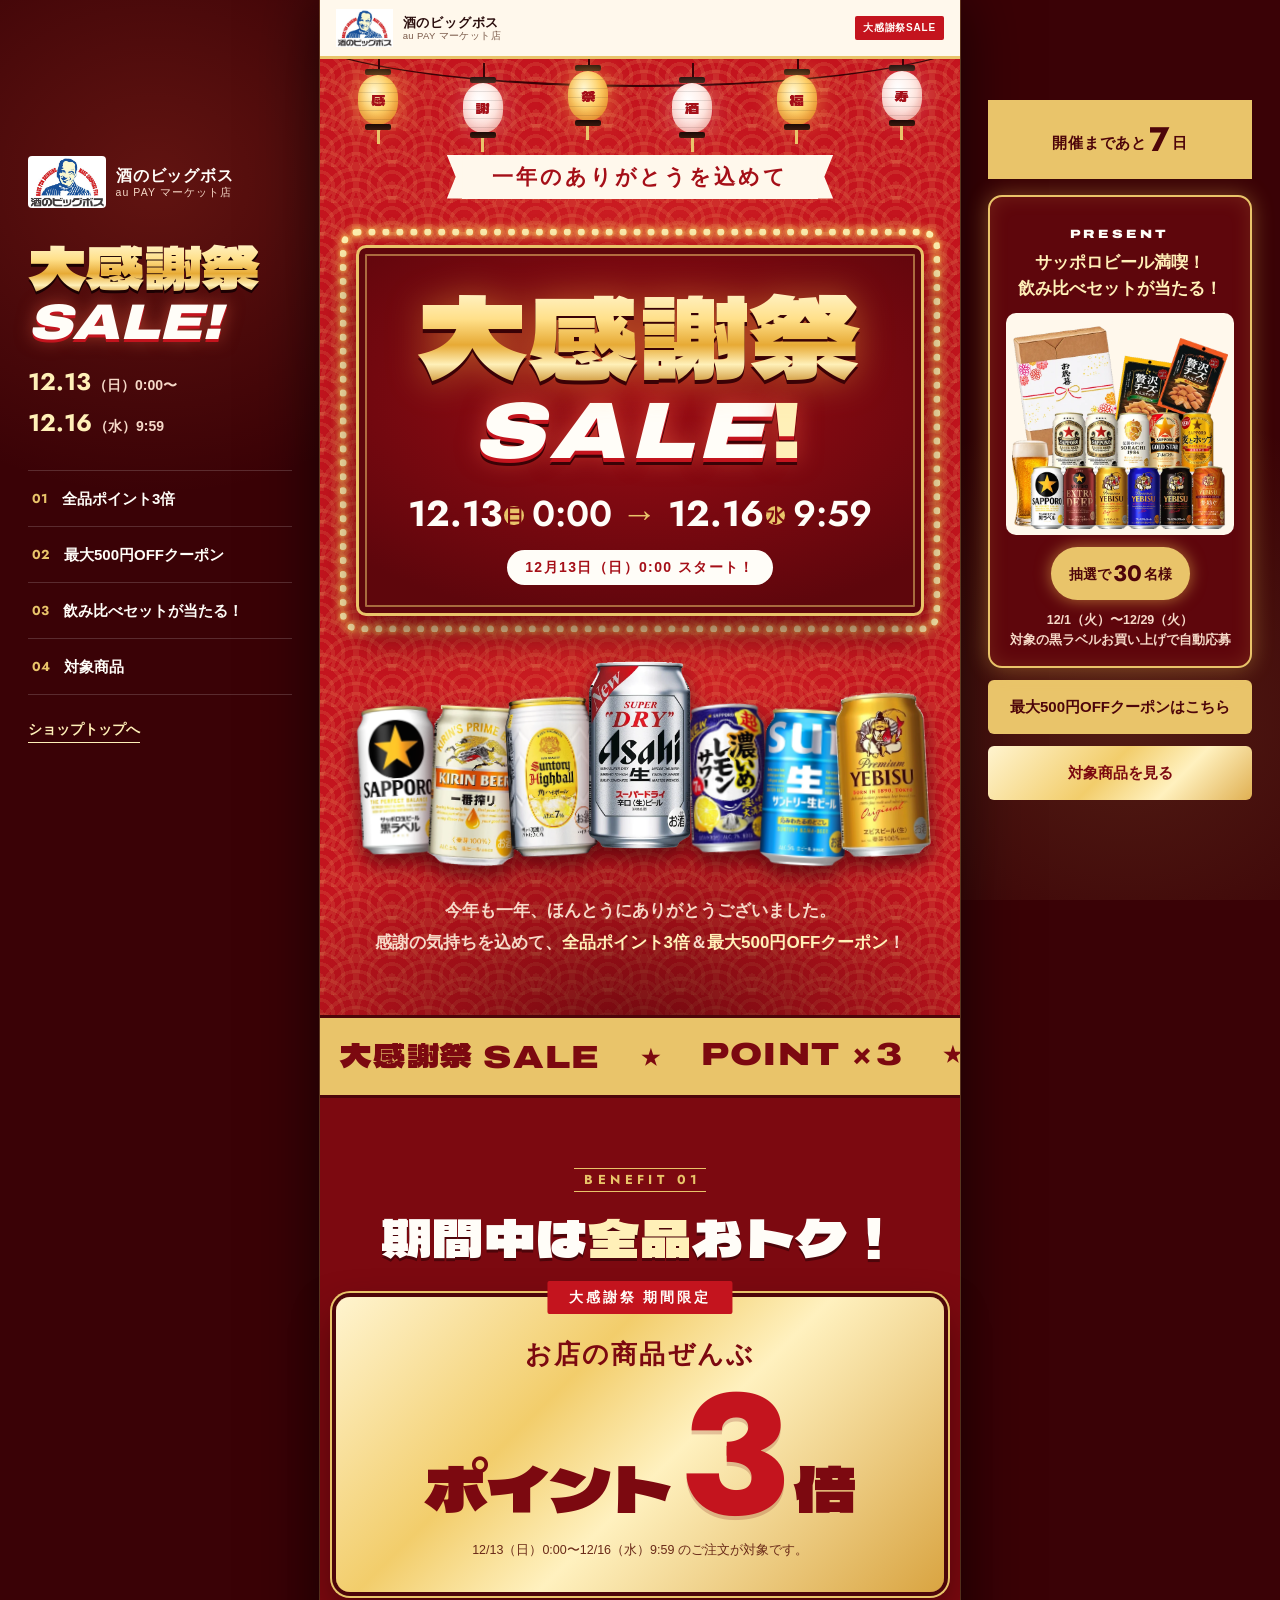
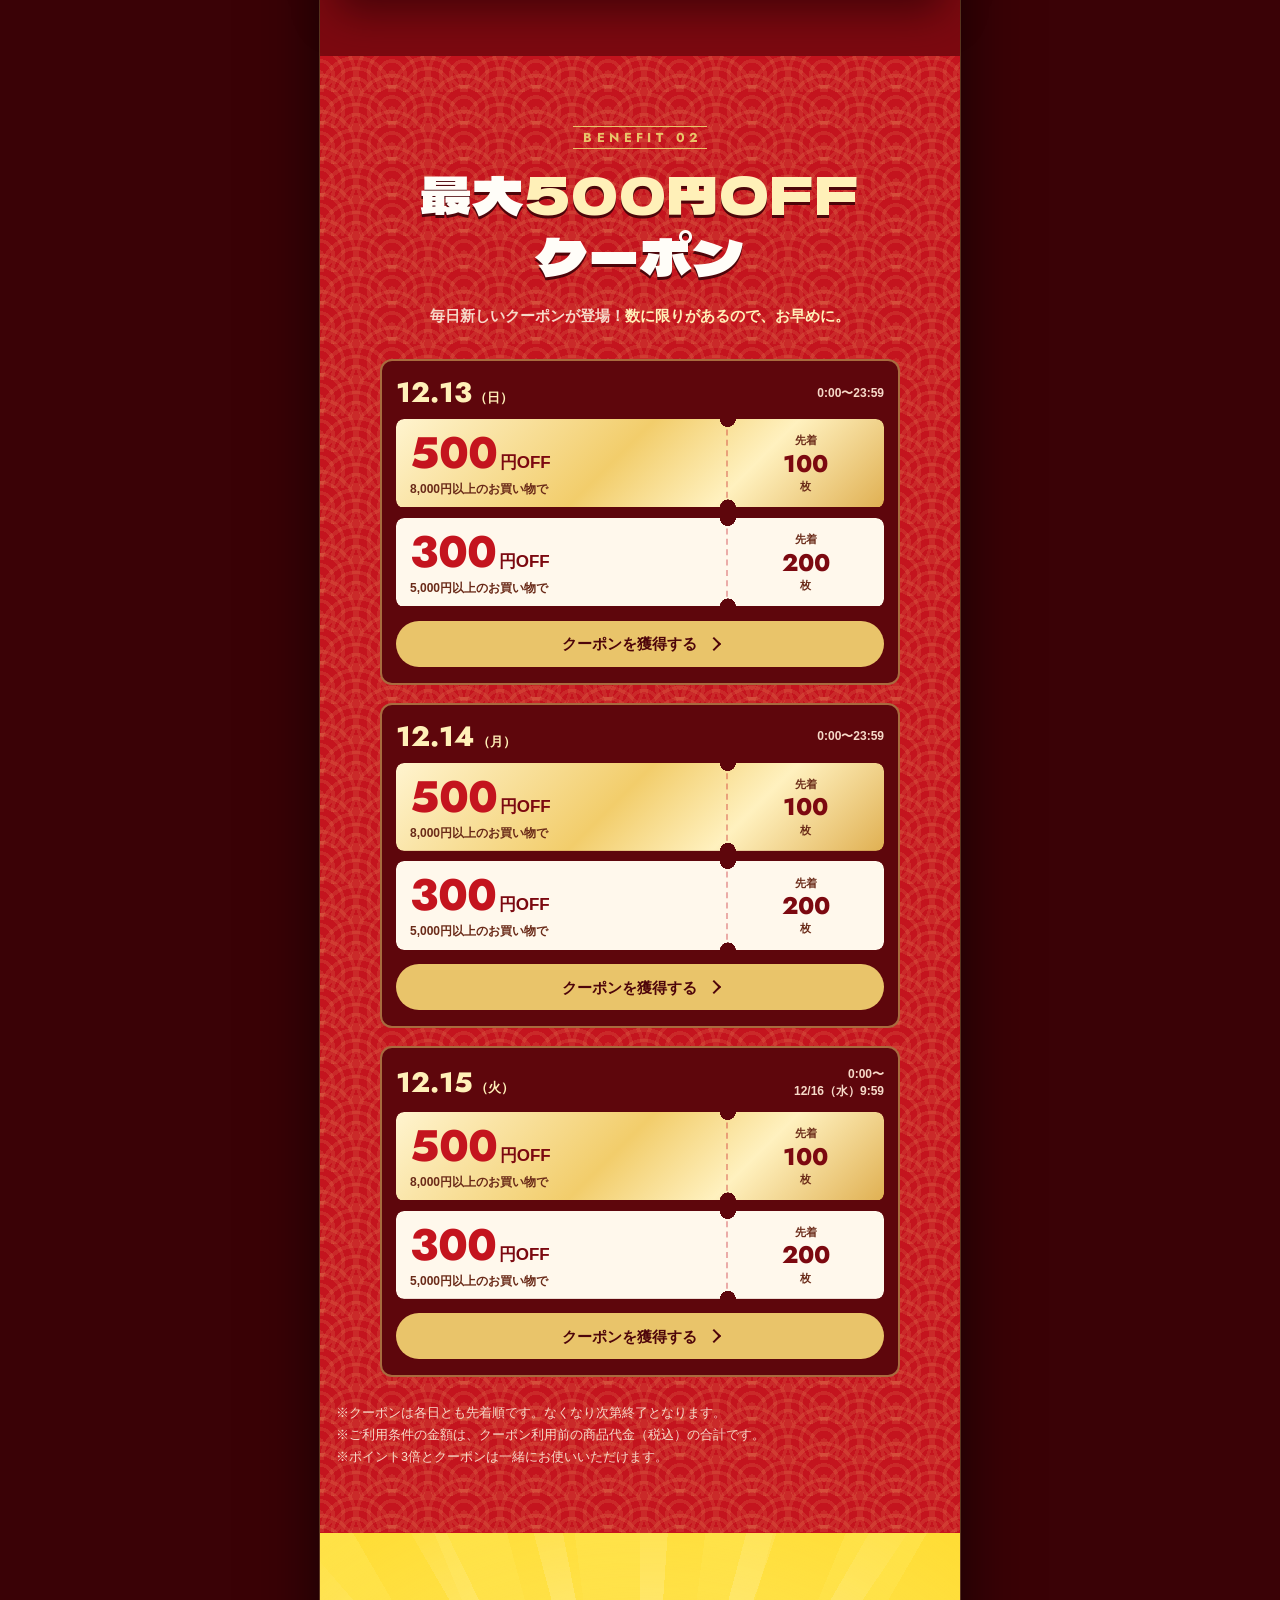
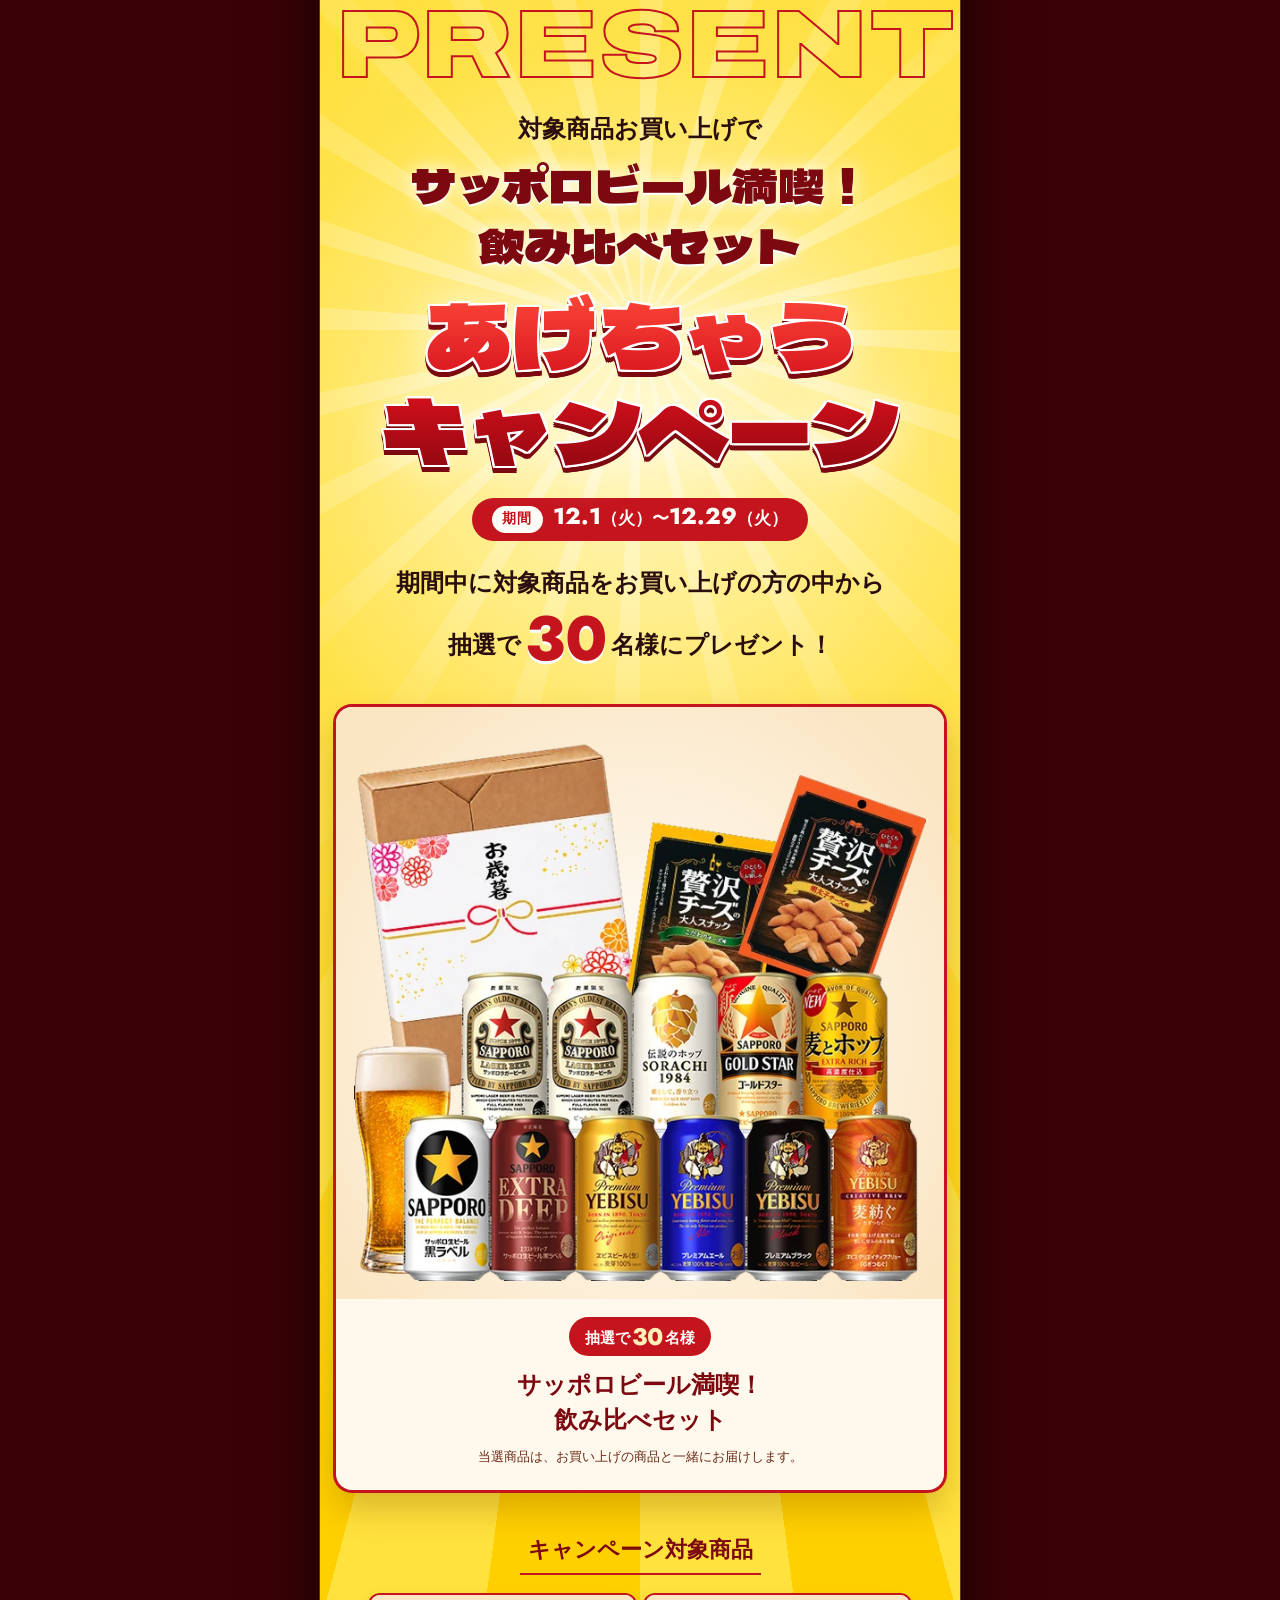
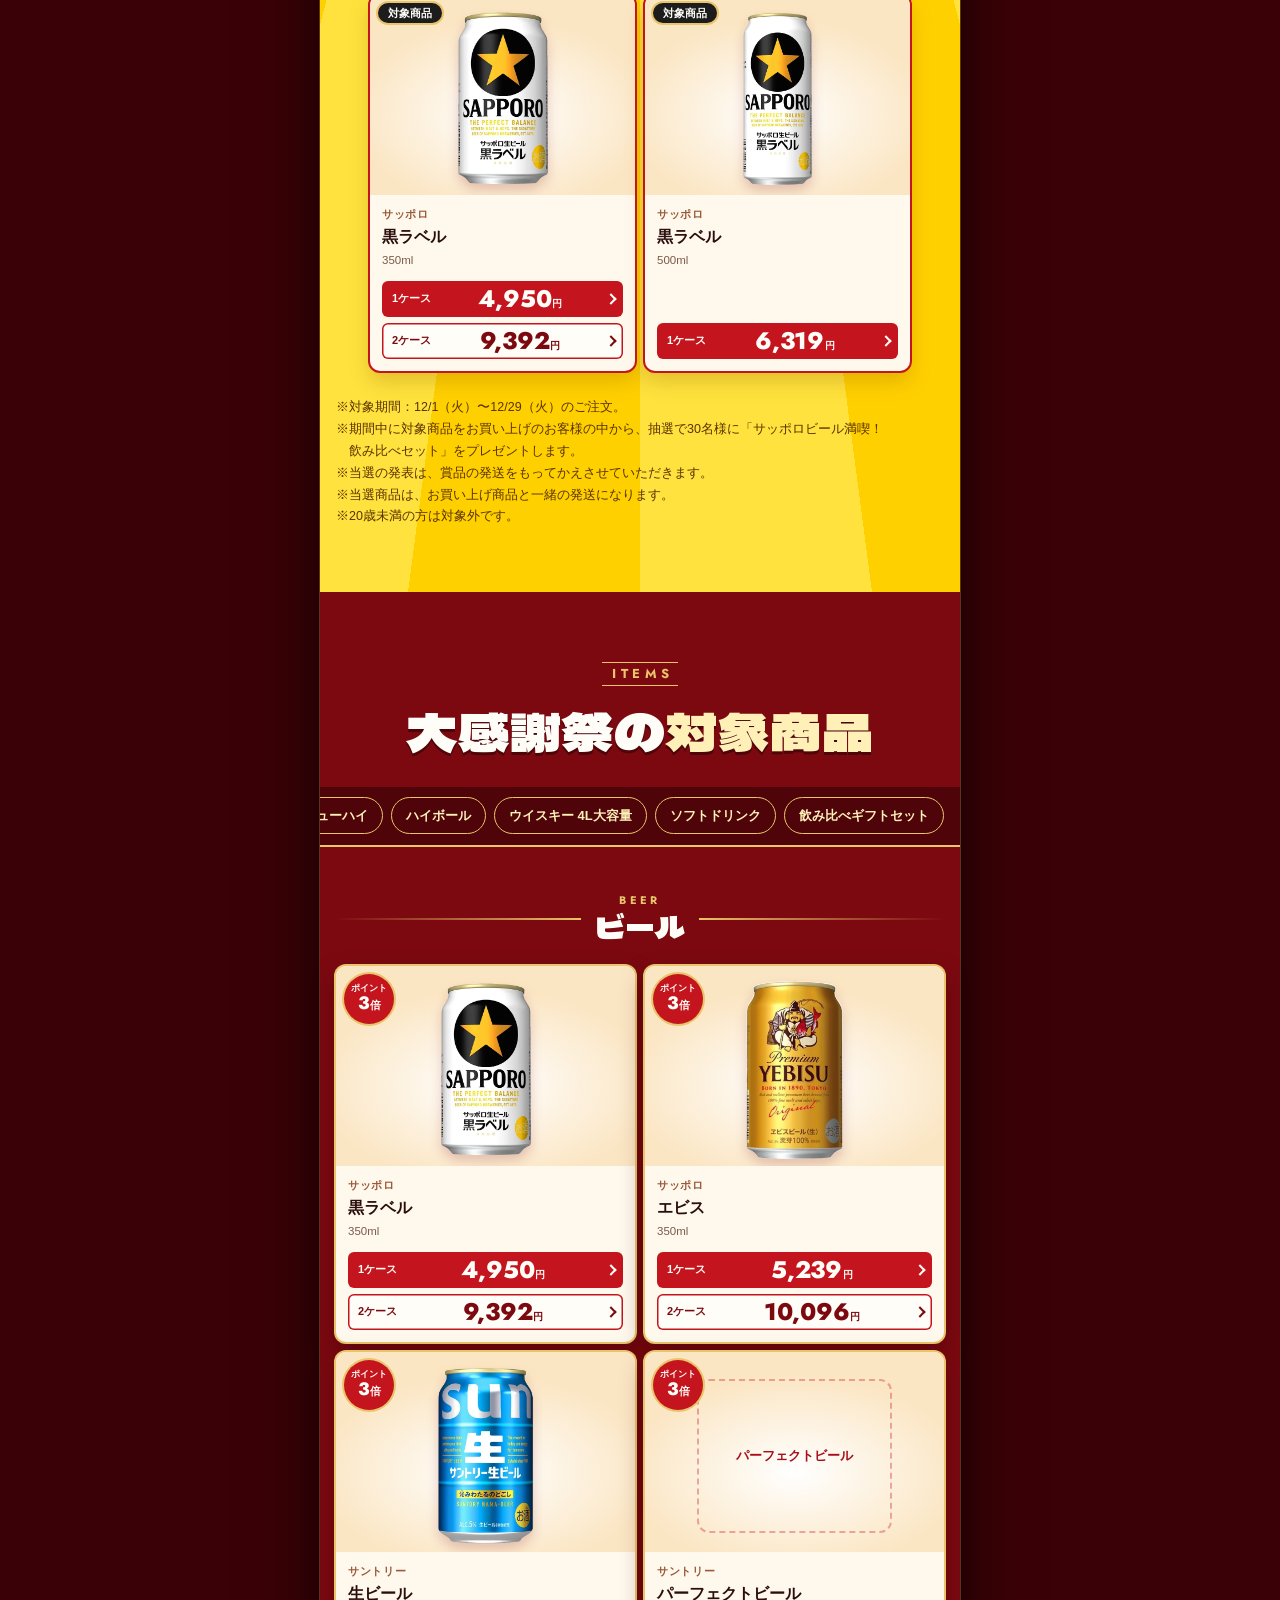
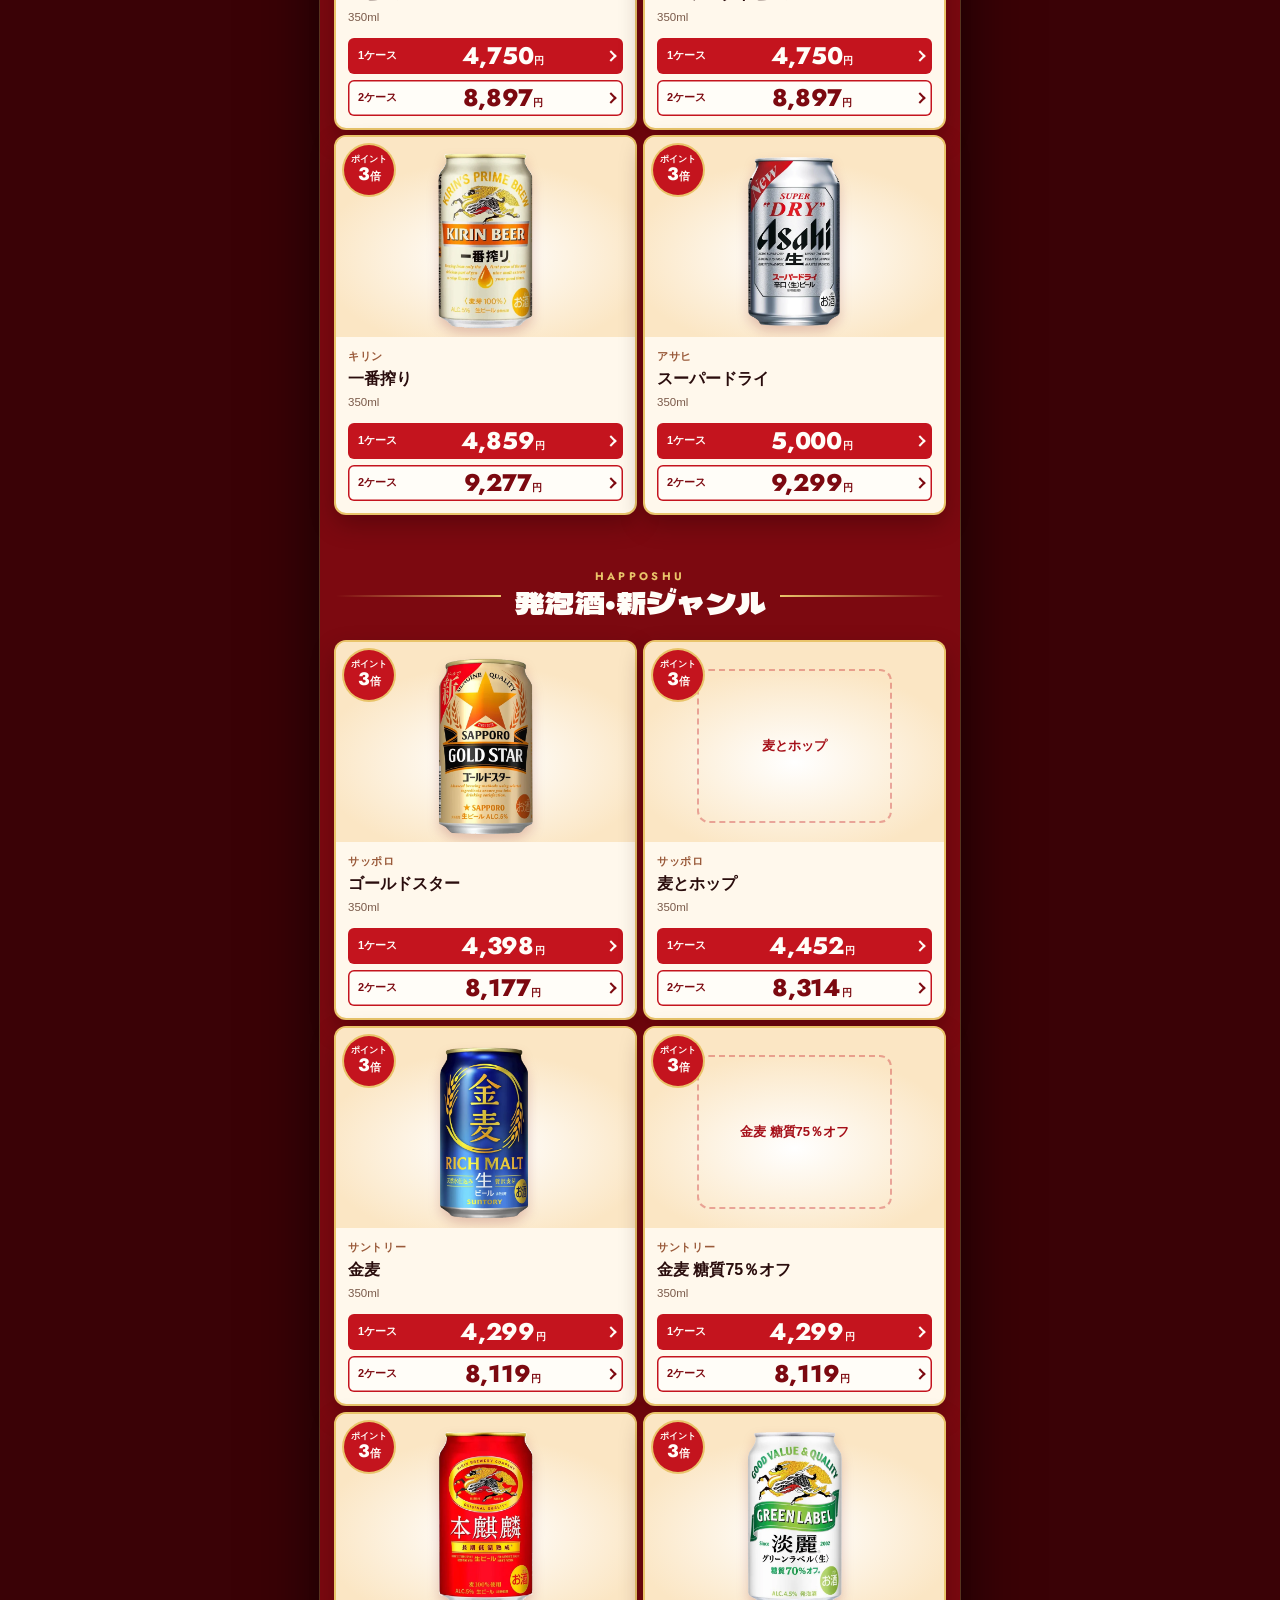
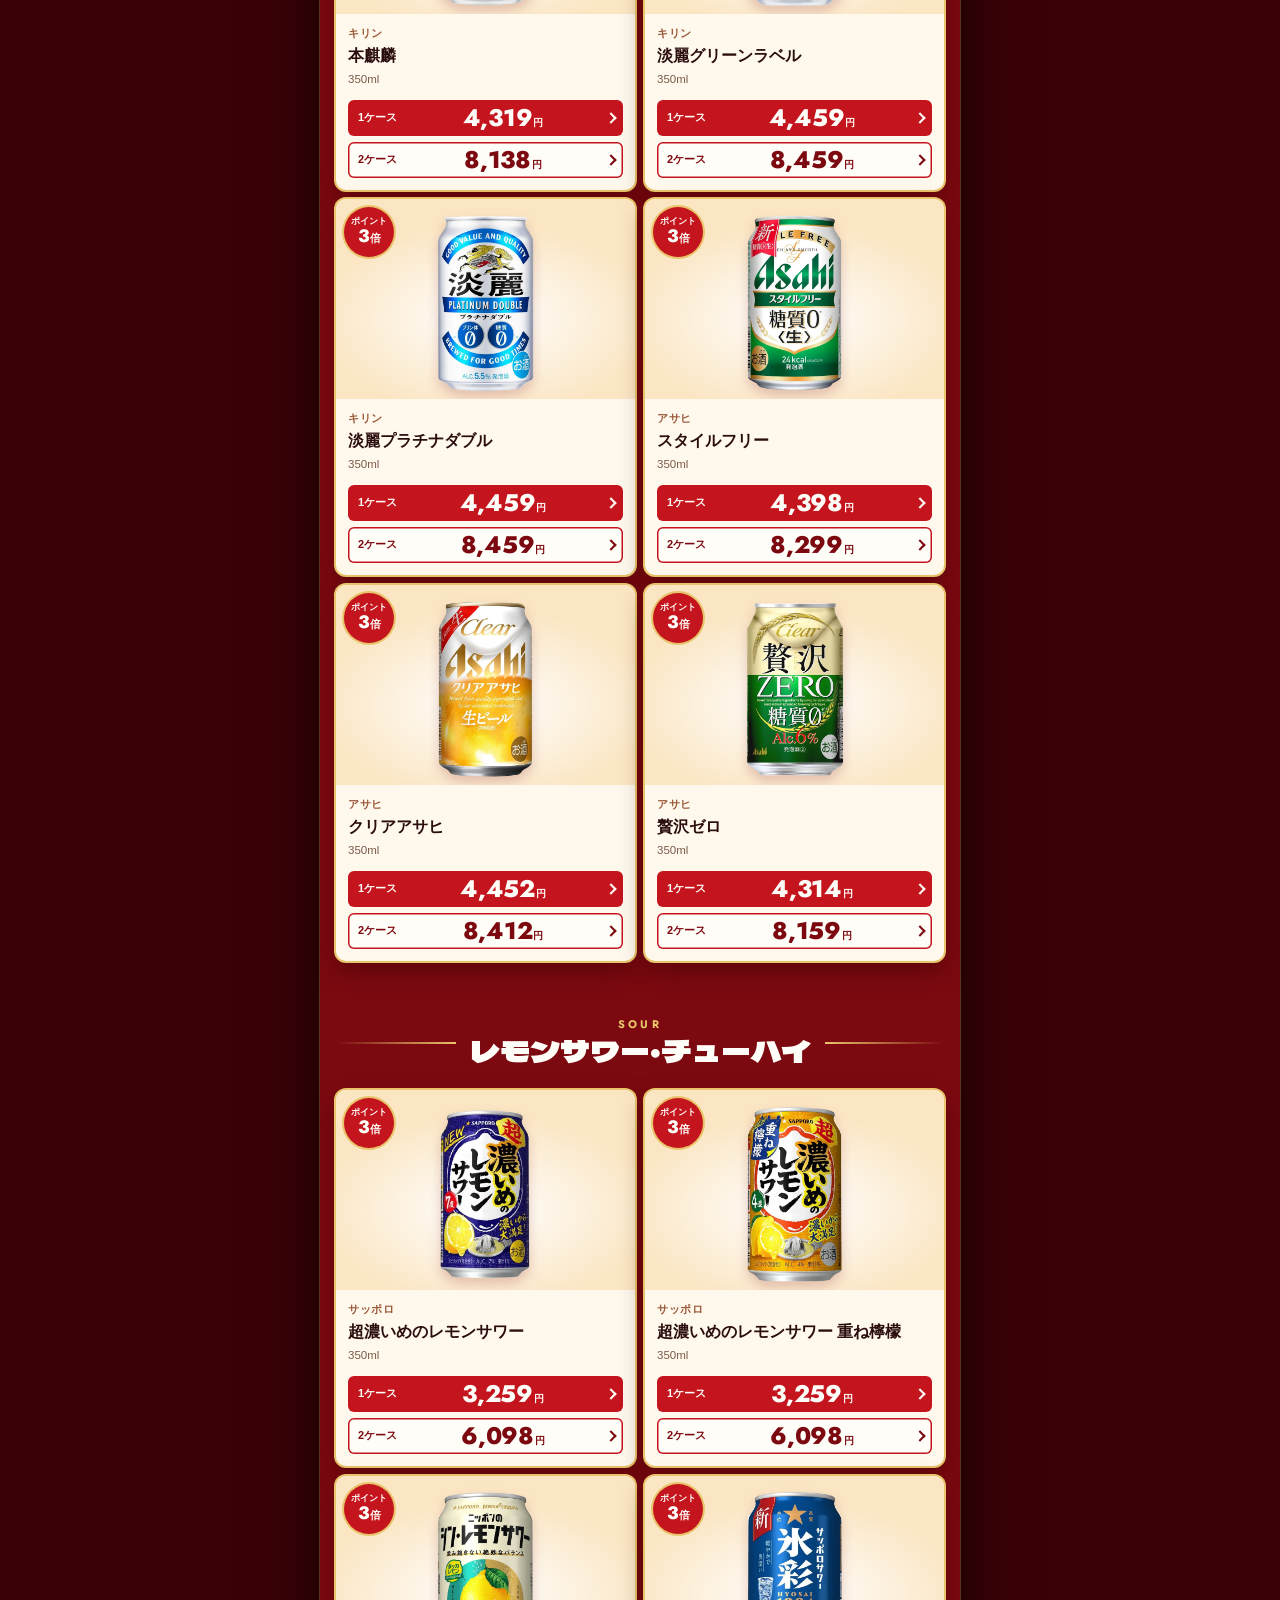
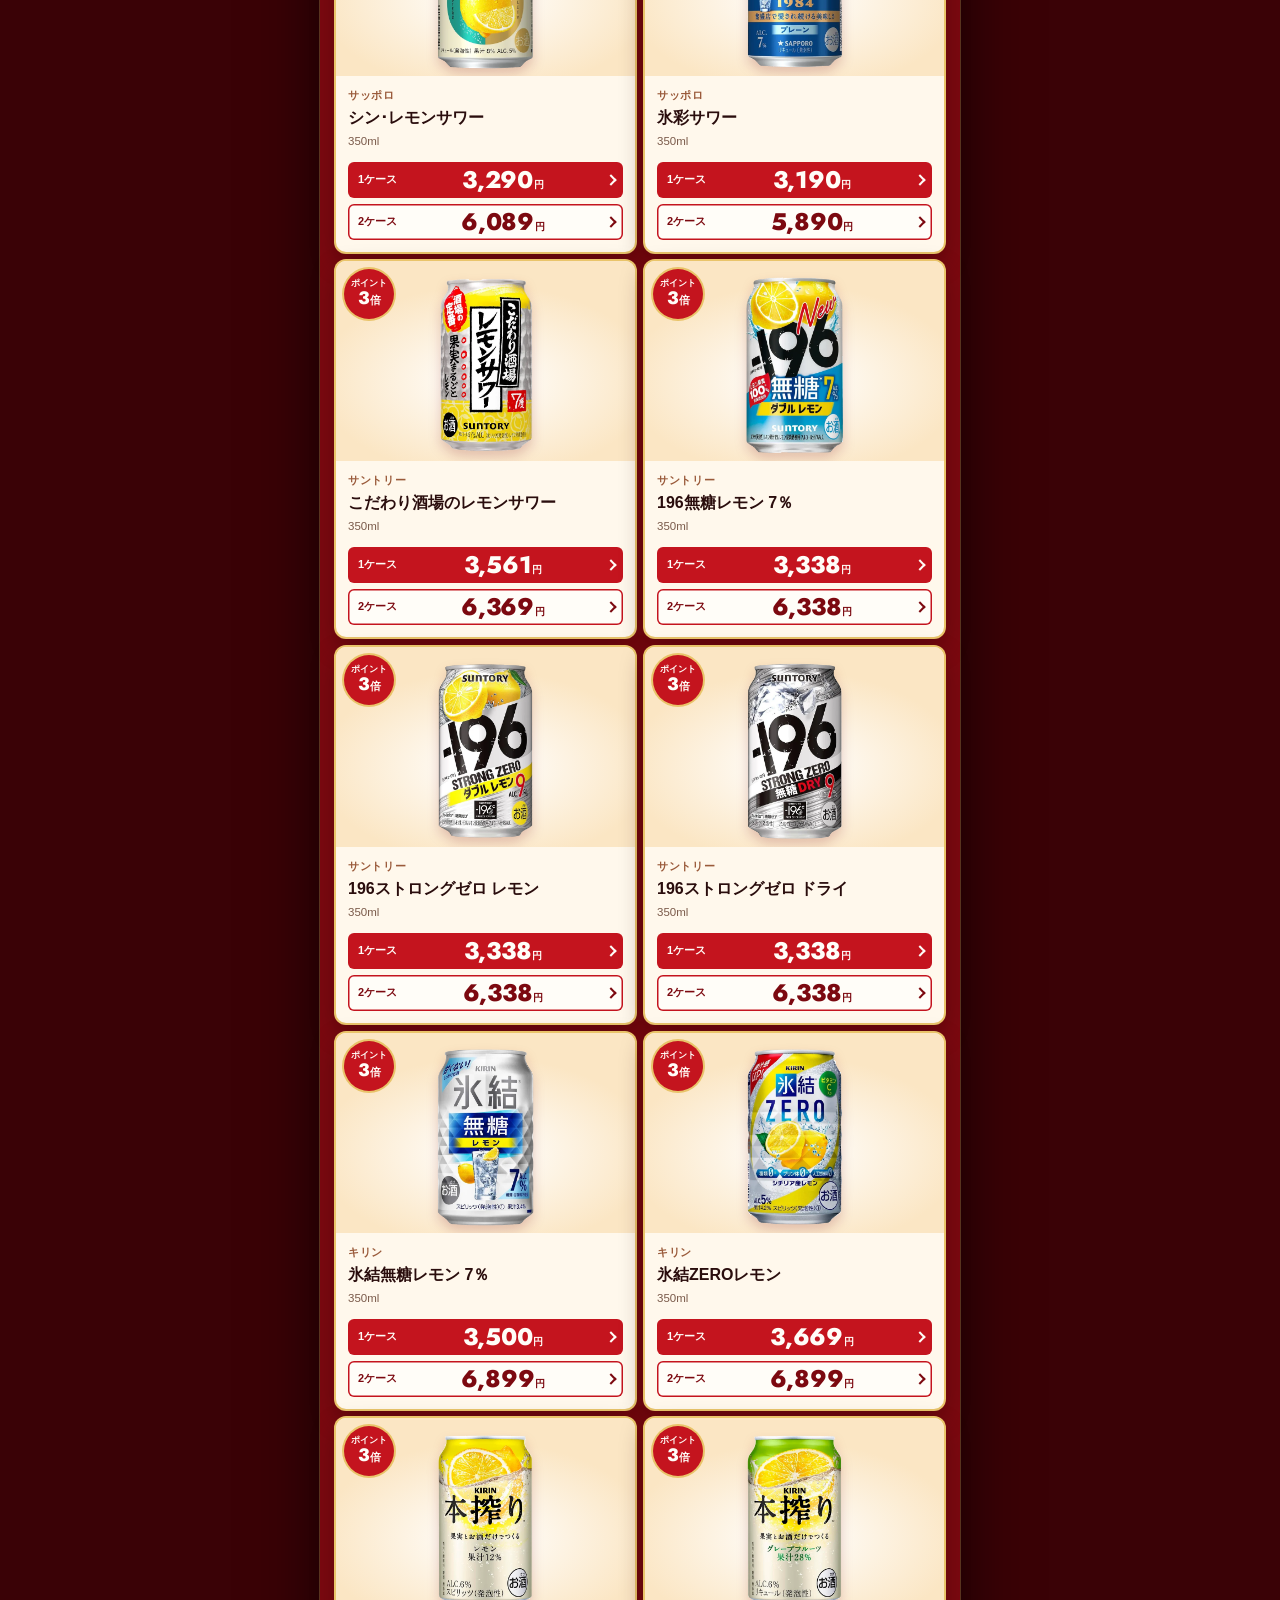
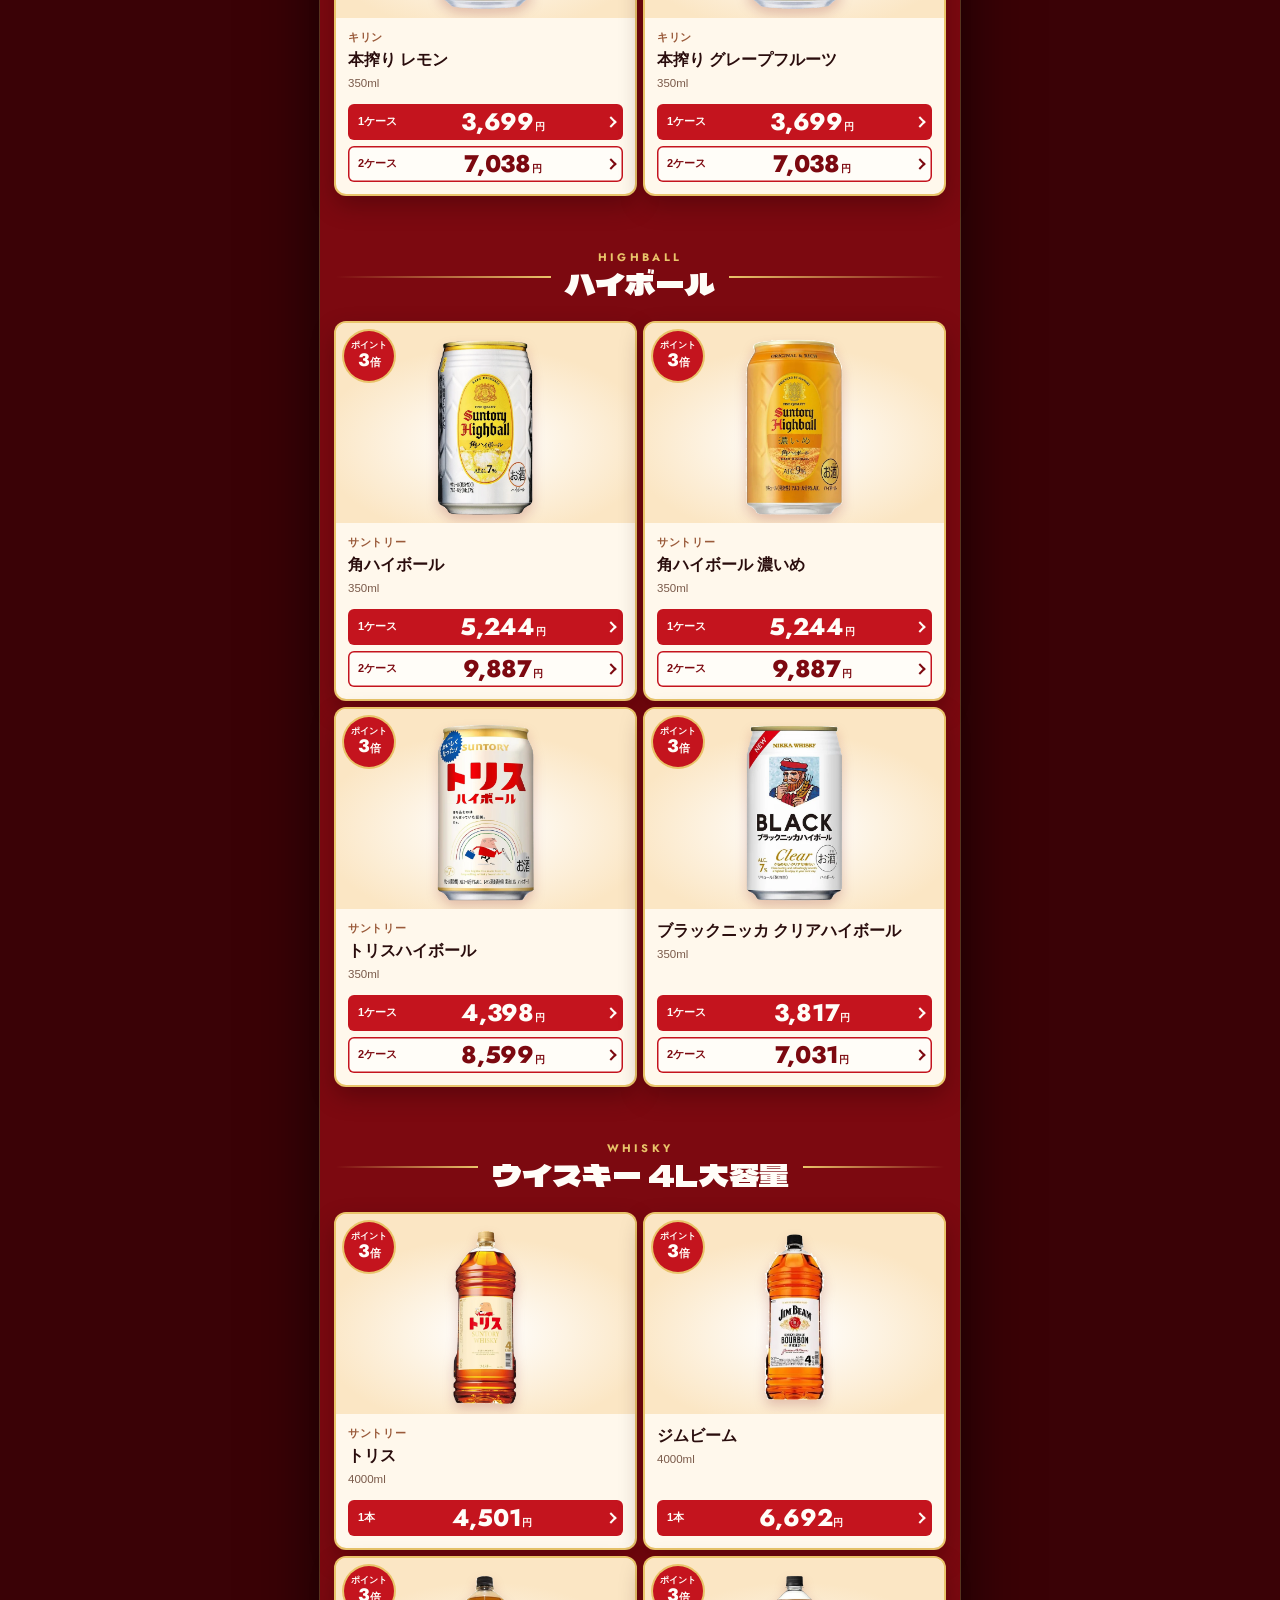
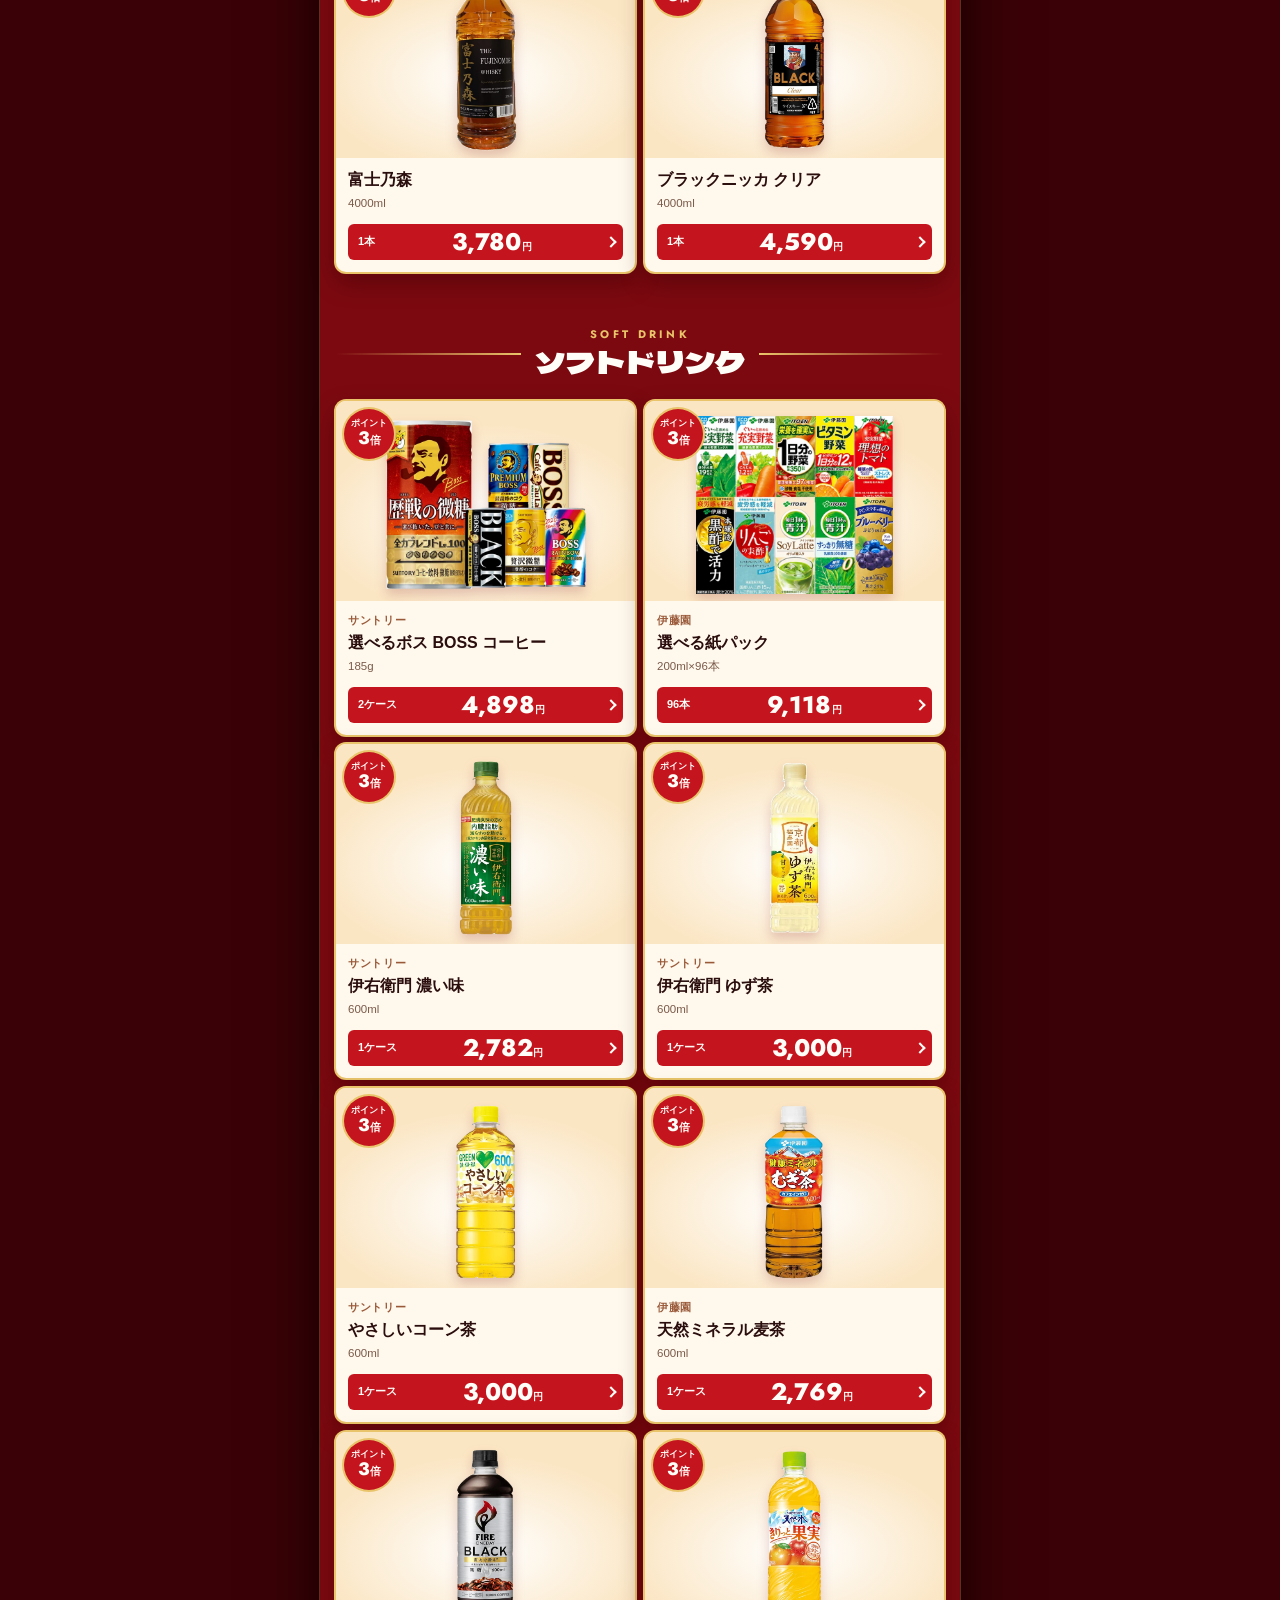
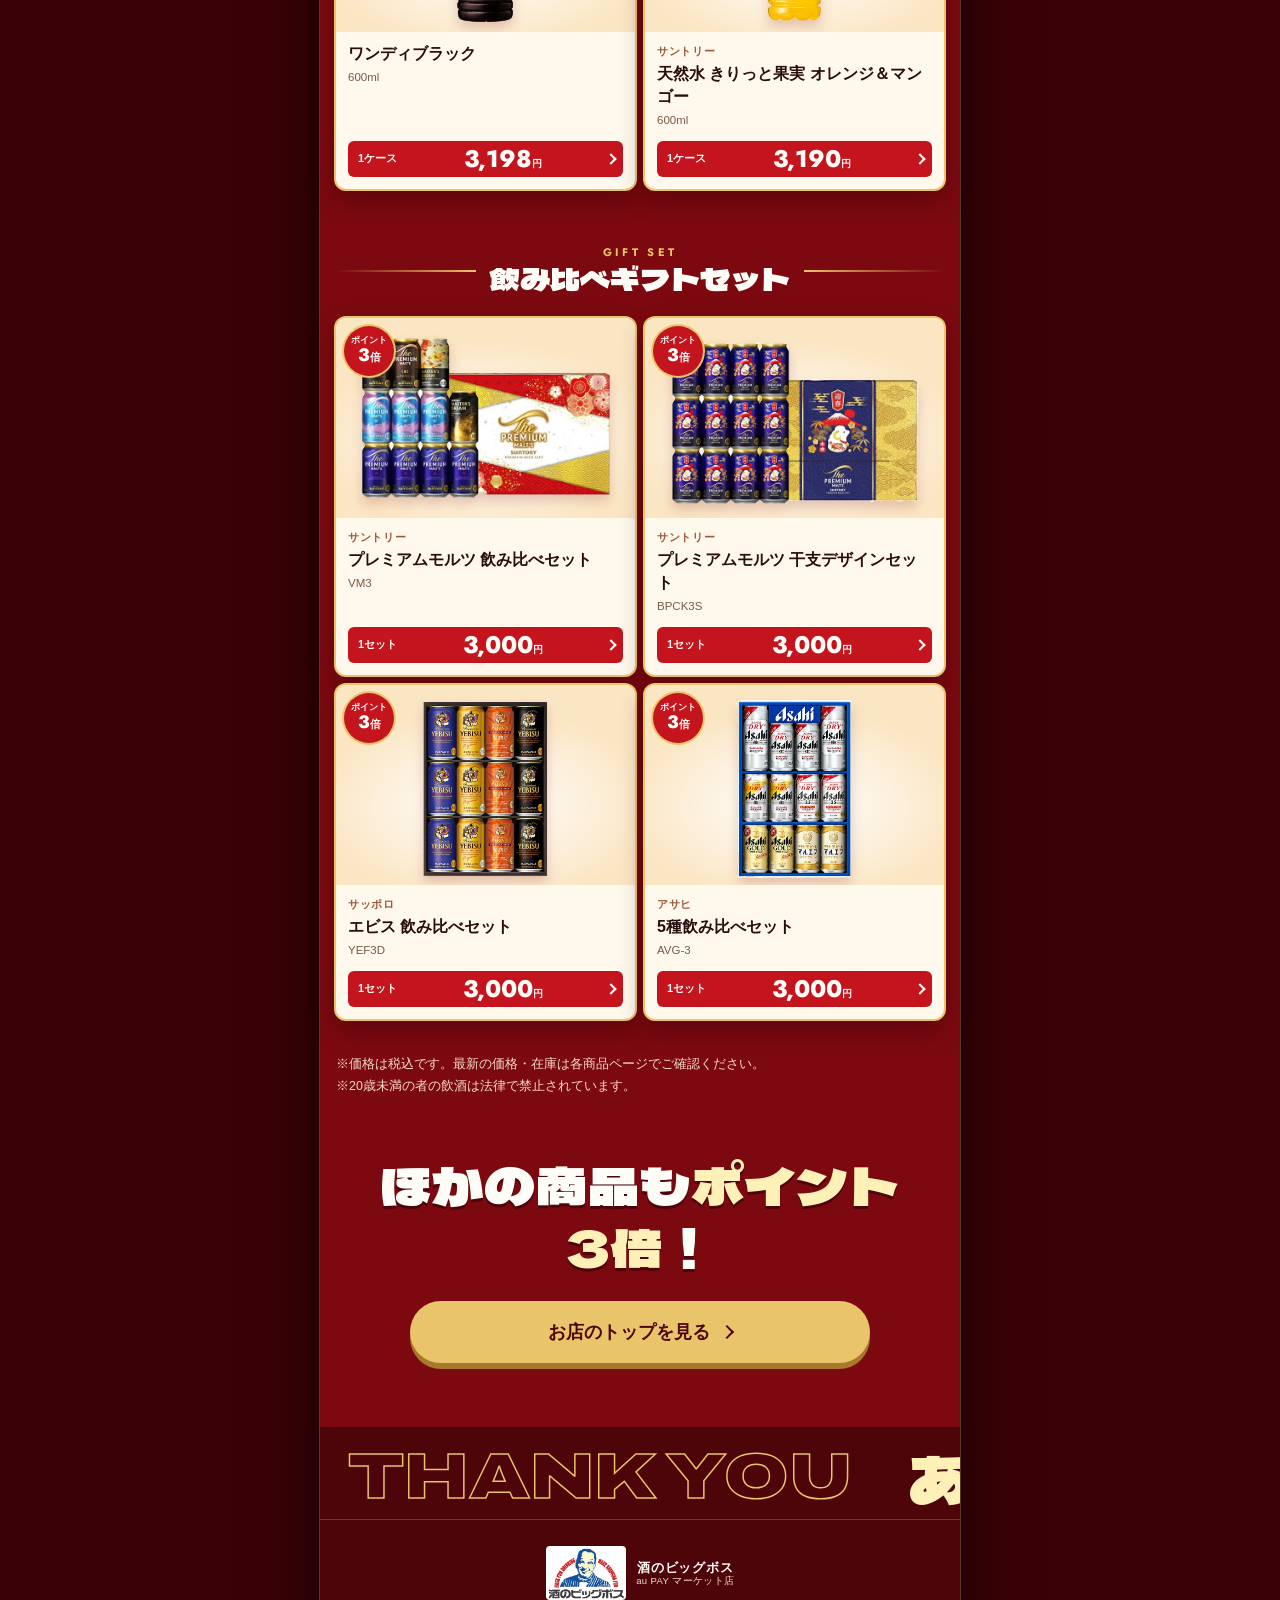
==== commit 9aee09b3: "au 大感謝祭：プレゼント枠の背景を黄色（放射）に Co-Authored-By: Claude Opus 5.5 <noreply@anthropic.com> Claude-Session: ht" ====
--- a/au-daikansha-2026/index.html
+++ b/au-daikansha-2026/index.html
@@ -333,7 +333,7 @@
 .side-st.end{background:#ffffff1a;color:var(--sub)}
 .side-pz{position:relative;margin-top:16px;border:2px solid var(--gold);border-radius:14px;padding:18px 16px 16px;text-align:center;background:#5e060c;box-shadow:0 0 22px #ffcf5a55,inset 0 0 20px #ffcf5a22}
 .side-pz .k{font-family:Archivo,sans-serif;font-stretch:125%;font-weight:900;font-size:12px;letter-spacing:.3em;color:var(--white)}
-.side-pz .t{margin-top:6px;font-family:"Dela Gothic One",sans-serif;font-size:19px;line-height:1.45;color:var(--gold-l)}
+.side-pz .t{margin-top:6px;font-weight:900;font-size:17px;line-height:1.5;color:var(--gold-l)}
 .side-pz img{margin:12px auto 0;border-radius:10px;background:var(--cream);padding:6px}
 .side-pz .b{display:inline-block;margin-top:12px;background:var(--gold);color:var(--red-dd);font-weight:900;font-size:14px;border-radius:99px;padding:6px 18px;box-shadow:0 0 16px #ffcf5a88}
 .side-pz .b b{font-family:Jost,sans-serif;font-size:1.6em;margin:0 2px;vertical-align:-.1em}
@@ -341,6 +341,27 @@
 .side-btn{display:flex;align-items:center;justify-content:center;margin-top:12px;min-height:54px;text-decoration:none;font-weight:900;font-size:15px;border-radius:6px}
 .side-btn.y{background:var(--gold);color:var(--red-dd)}
 .side-btn.w{background:linear-gradient(135deg,#fff4cf,#f2cd6b 45%,#fff1bf 70%,#e0b052);color:var(--red-d)}
+/* ---------- プレゼント枠：黄色地（A 放射） ---------- */
+.pz.y{--beam:#fff;background:#ffd400;color:var(--ink)}
+.pz.y::before{display:none}
+.pz.y .burst{background:repeating-conic-gradient(from 0deg,#ffffff55 0 4deg,transparent 4deg 15deg)}
+.pz.y .pz-en{-webkit-text-stroke:2px var(--red);text-shadow:none}
+.pz.y .pz-lead{color:var(--ink)}
+.pz.y .pz-prize{color:var(--red-d);text-shadow:0 2px 0 #fff,0 0 18px #fff}
+.pz.y .pz-ttl{background:linear-gradient(180deg,#ff4a3a 0%,#d4101c 55%,#8e0710 100%);-webkit-background-clip:text;background-clip:text;color:transparent;
+  filter:drop-shadow(2px 0 0 #fff) drop-shadow(-2px 0 0 #fff) drop-shadow(0 2px 0 #fff) drop-shadow(0 -2px 0 #fff) drop-shadow(0 5px 0 #7c0910) drop-shadow(0 0 20px #fff8)}
+@keyframes glowY{50%{filter:drop-shadow(2px 0 0 #fff) drop-shadow(-2px 0 0 #fff) drop-shadow(0 2px 0 #fff) drop-shadow(0 -2px 0 #fff) drop-shadow(0 5px 0 #7c0910)}}
+.pz.y .pz-ttl{animation-name:glowY}
+.pz.y .pz-period{background:var(--red);color:var(--white)}
+.pz.y .pz-period i{background:var(--white);color:var(--red)}
+.pz.y .pz-win{color:var(--ink)}
+.pz.y .pz-win .n{color:var(--red);text-shadow:0 3px 0 #fff}
+.pz.y .pz-card{box-shadow:0 0 0 3px var(--red),0 18px 34px #8a5a0055}
+.pz.y .pz-tg h3{color:var(--red-d);border-color:var(--red)}
+.pz.y .card{box-shadow:0 0 0 2px var(--red),0 10px 20px #8a5a0044}
+.pz.y .notes{color:#5a3200}
+/* A：放射（サンバースト） */
+.pz.y1{background:radial-gradient(circle at 50% 22%,#fff8c8 0,#ffe24a 22%,transparent 60%),repeating-conic-gradient(from 0deg at 50% 22%,#ffd000 0 7.5deg,#ffe23d 7.5deg 15deg)}
 </style>
 </head>
 <body>
@@ -466,7 +487,7 @@
 
 <!-- ========== 商品 ========== -->
 <!-- ========== キャンペーン（対象商品お買い上げでプレゼント） ========== -->
-<section class="sec pz" id="present">
+<section class="sec pz y y1" id="present">
   <div class="beams" aria-hidden="true"><span class="burst"></span><i></i><i></i><i></i><i></i><i></i><i></i><i></i><i></i><i></i><i></i><i></i><i></i></div>
   <div class="wrap">
     <p class="pz-en" aria-hidden="true">PRESENT</p>
